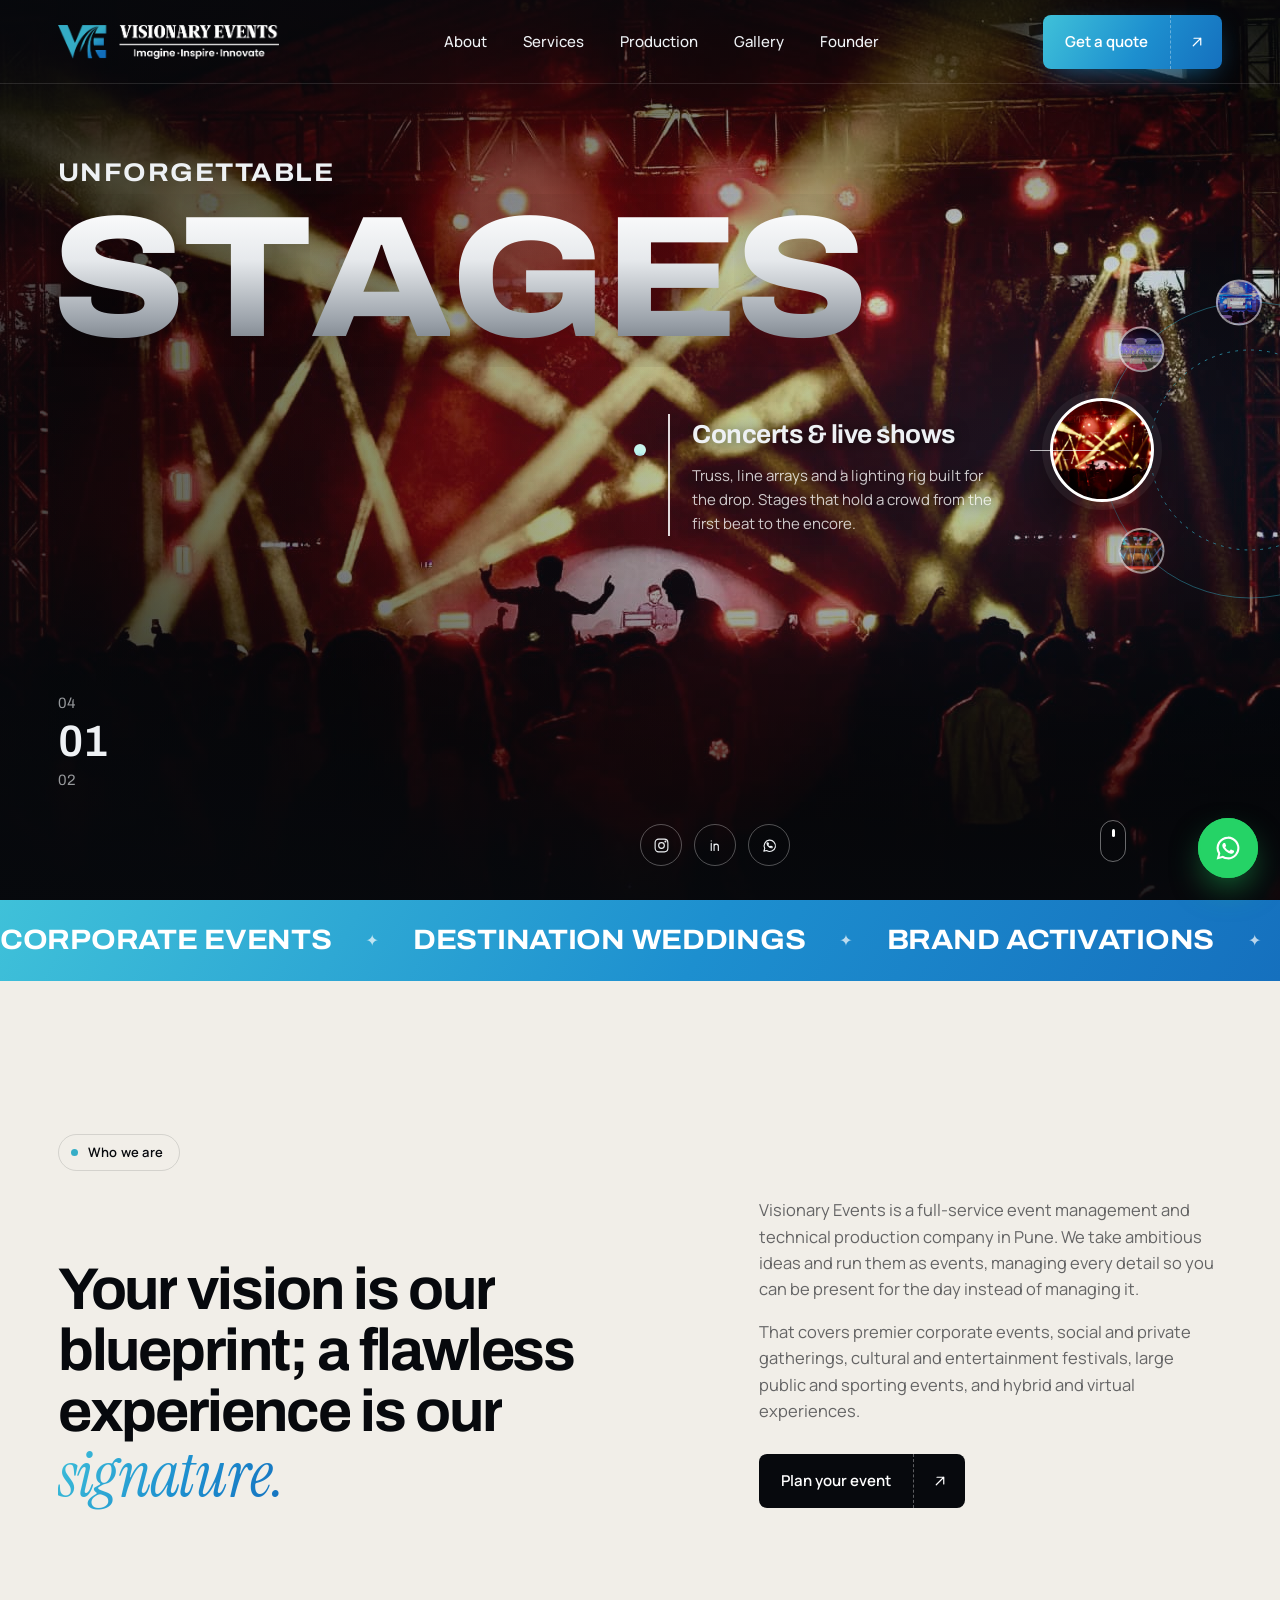
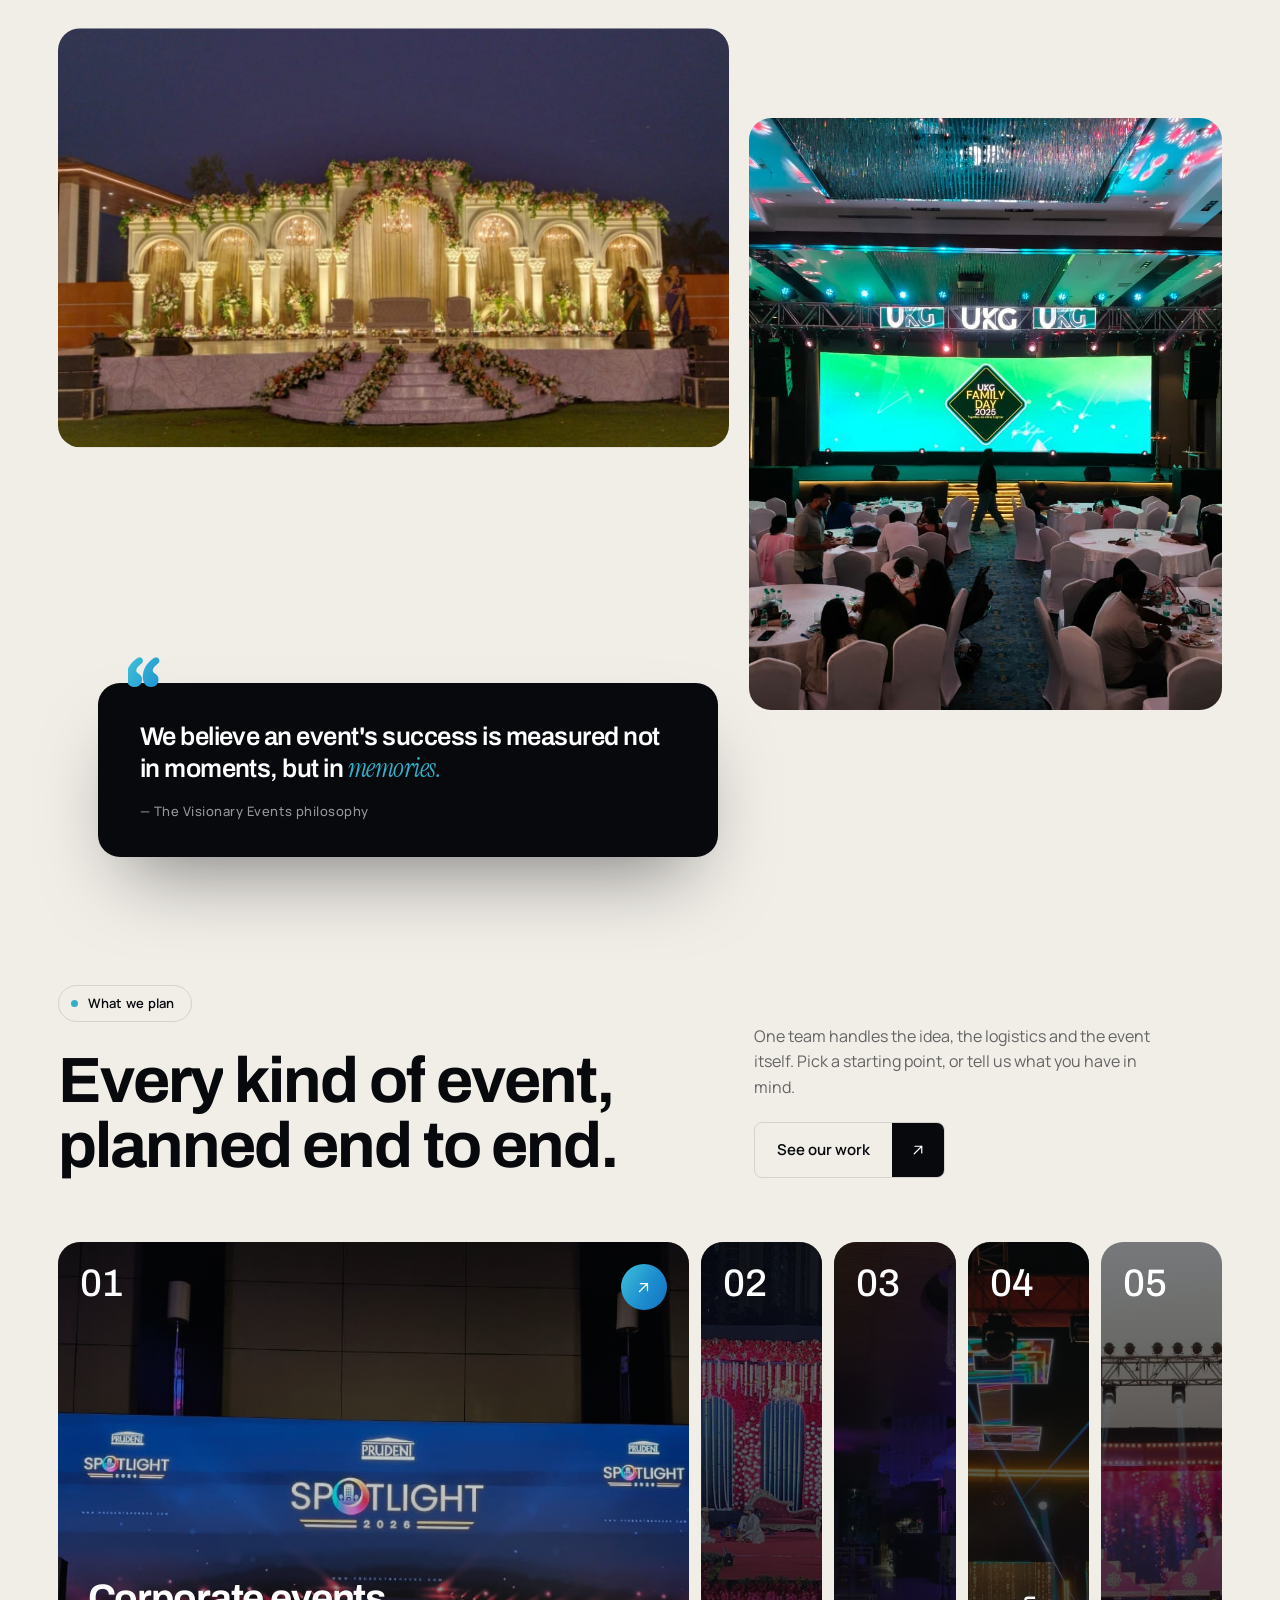
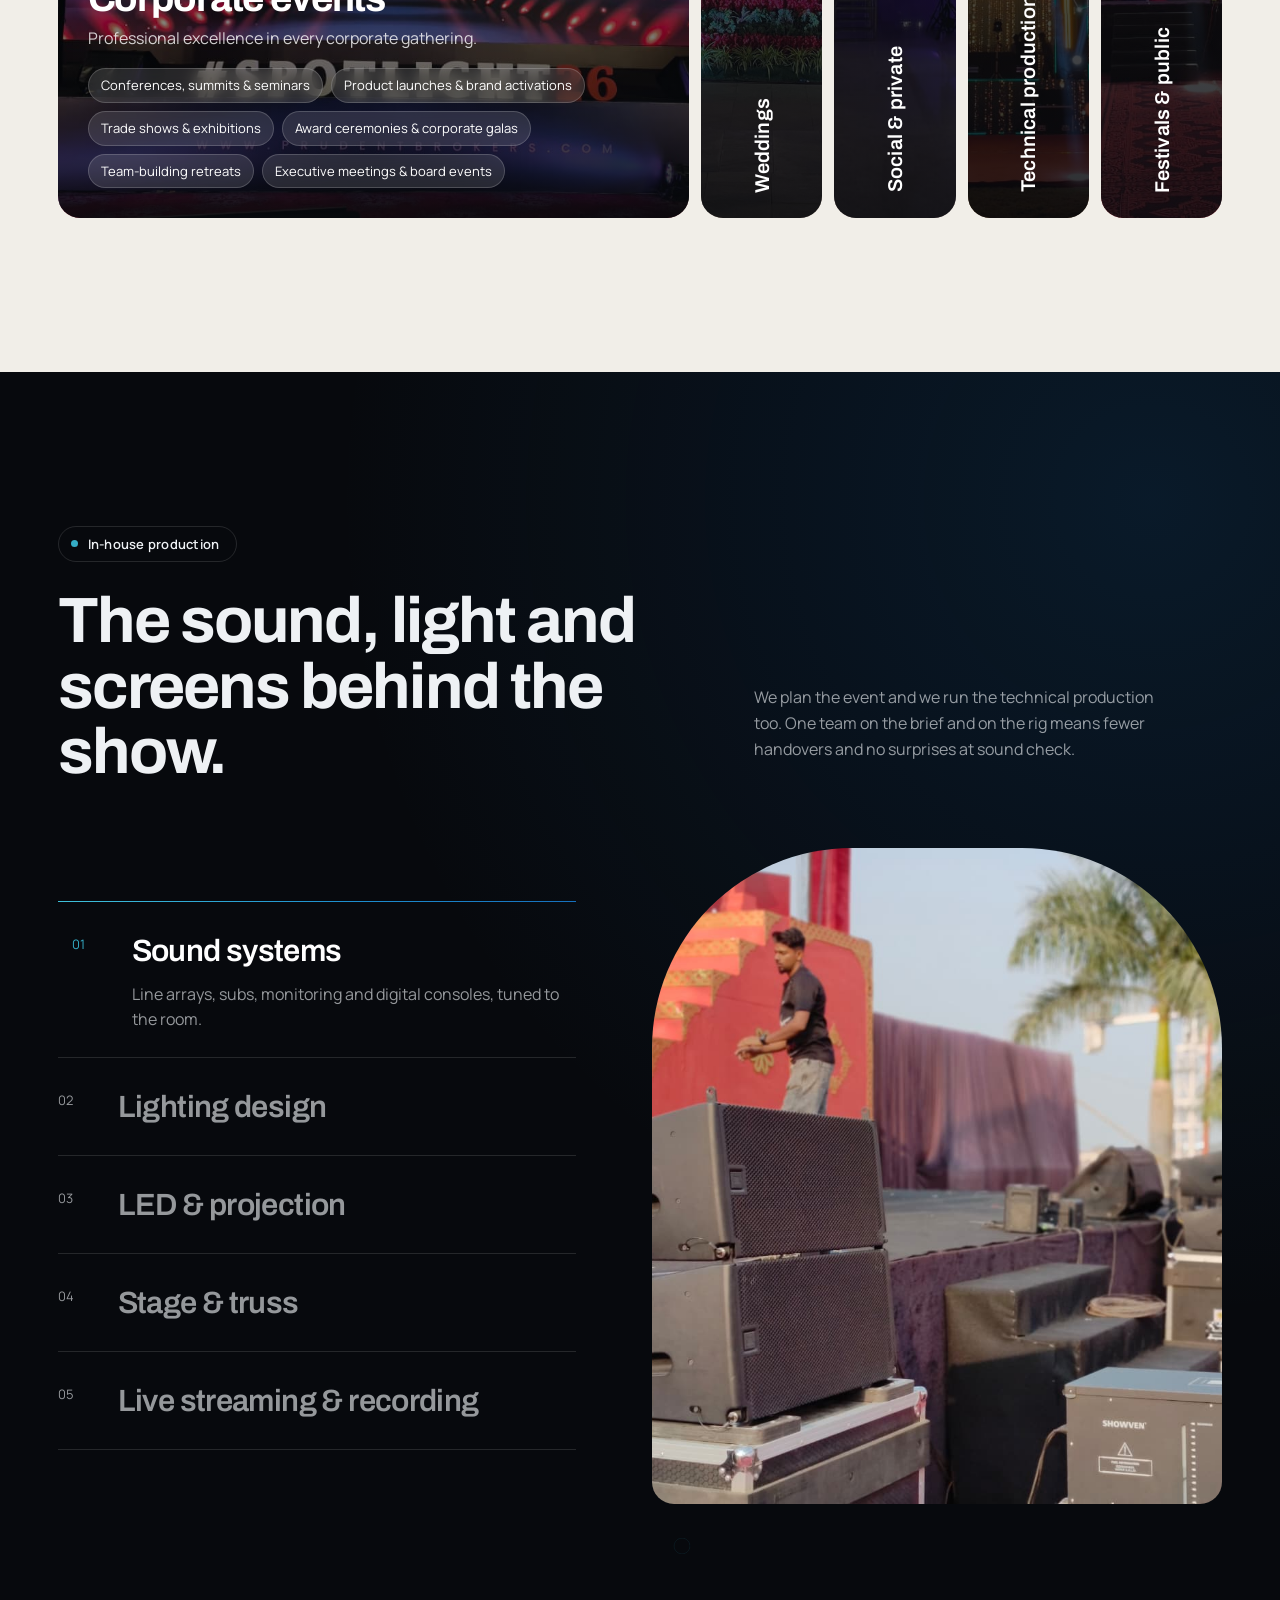
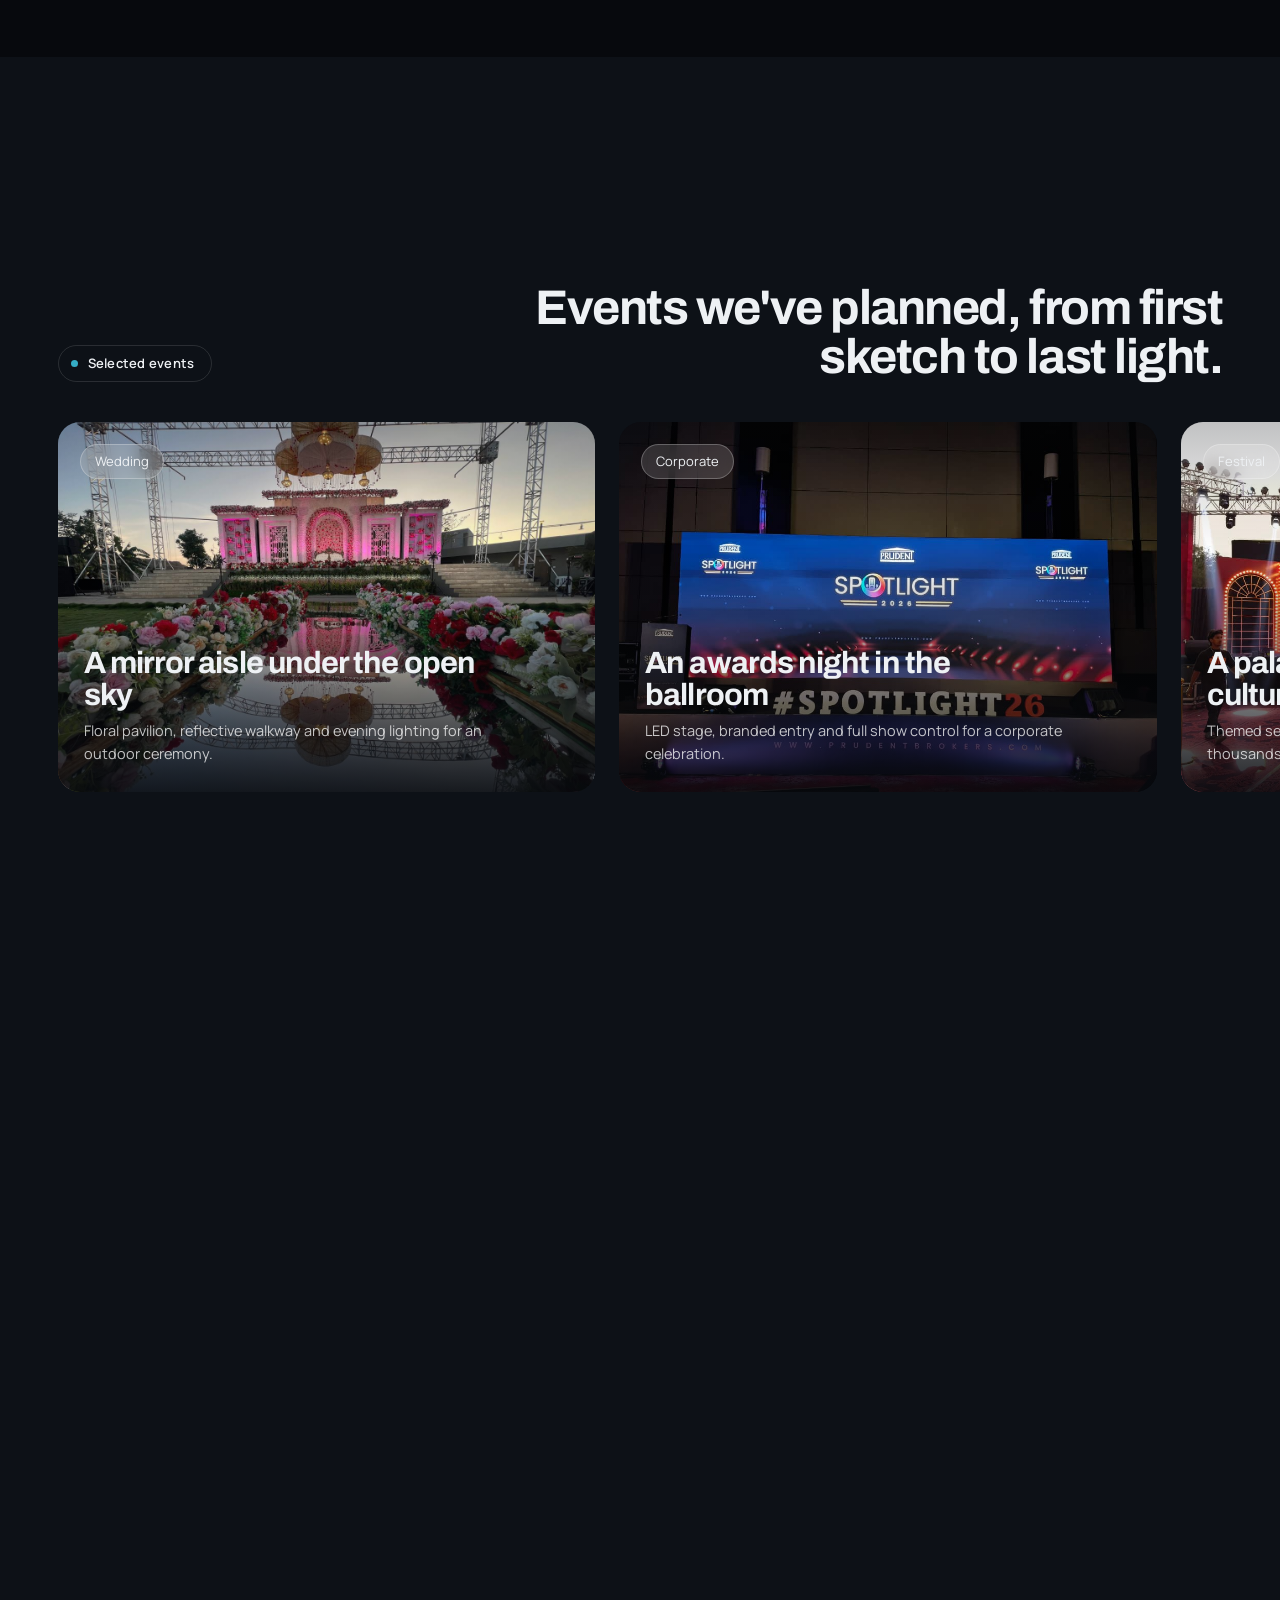
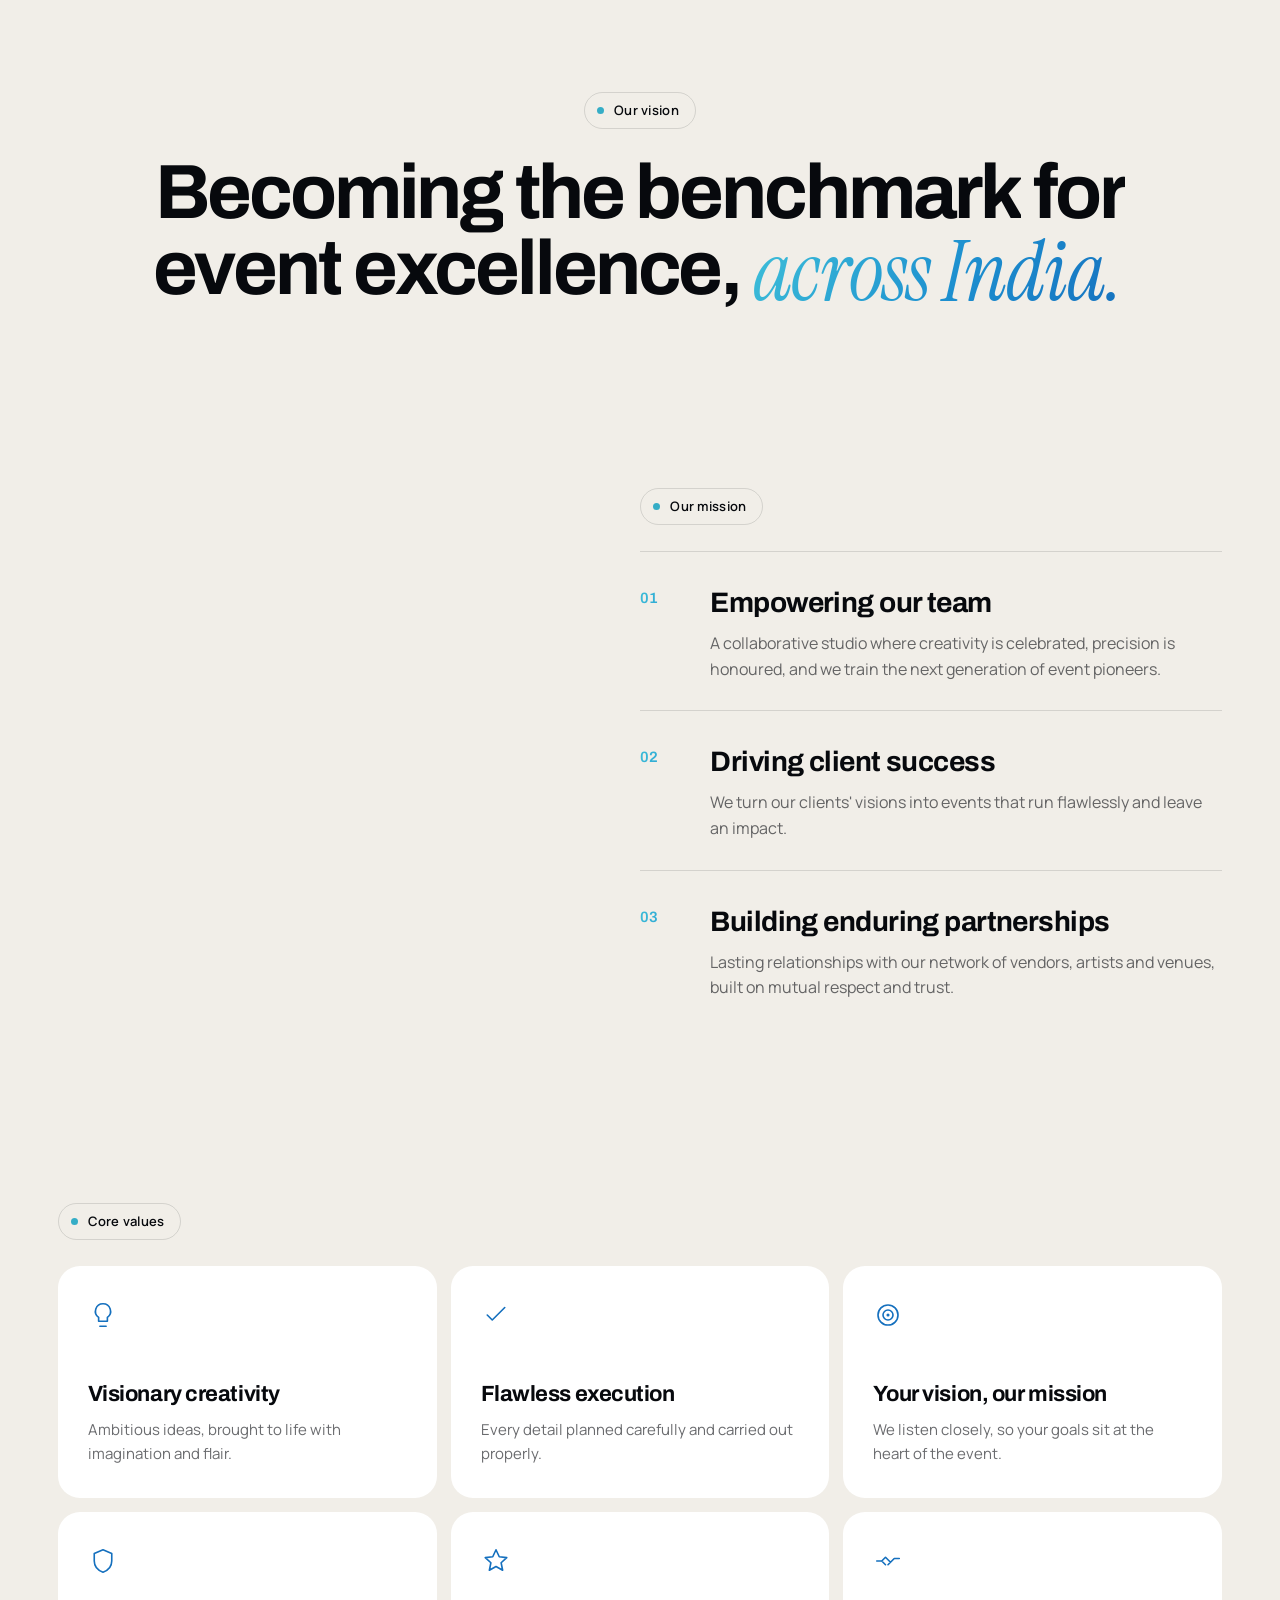
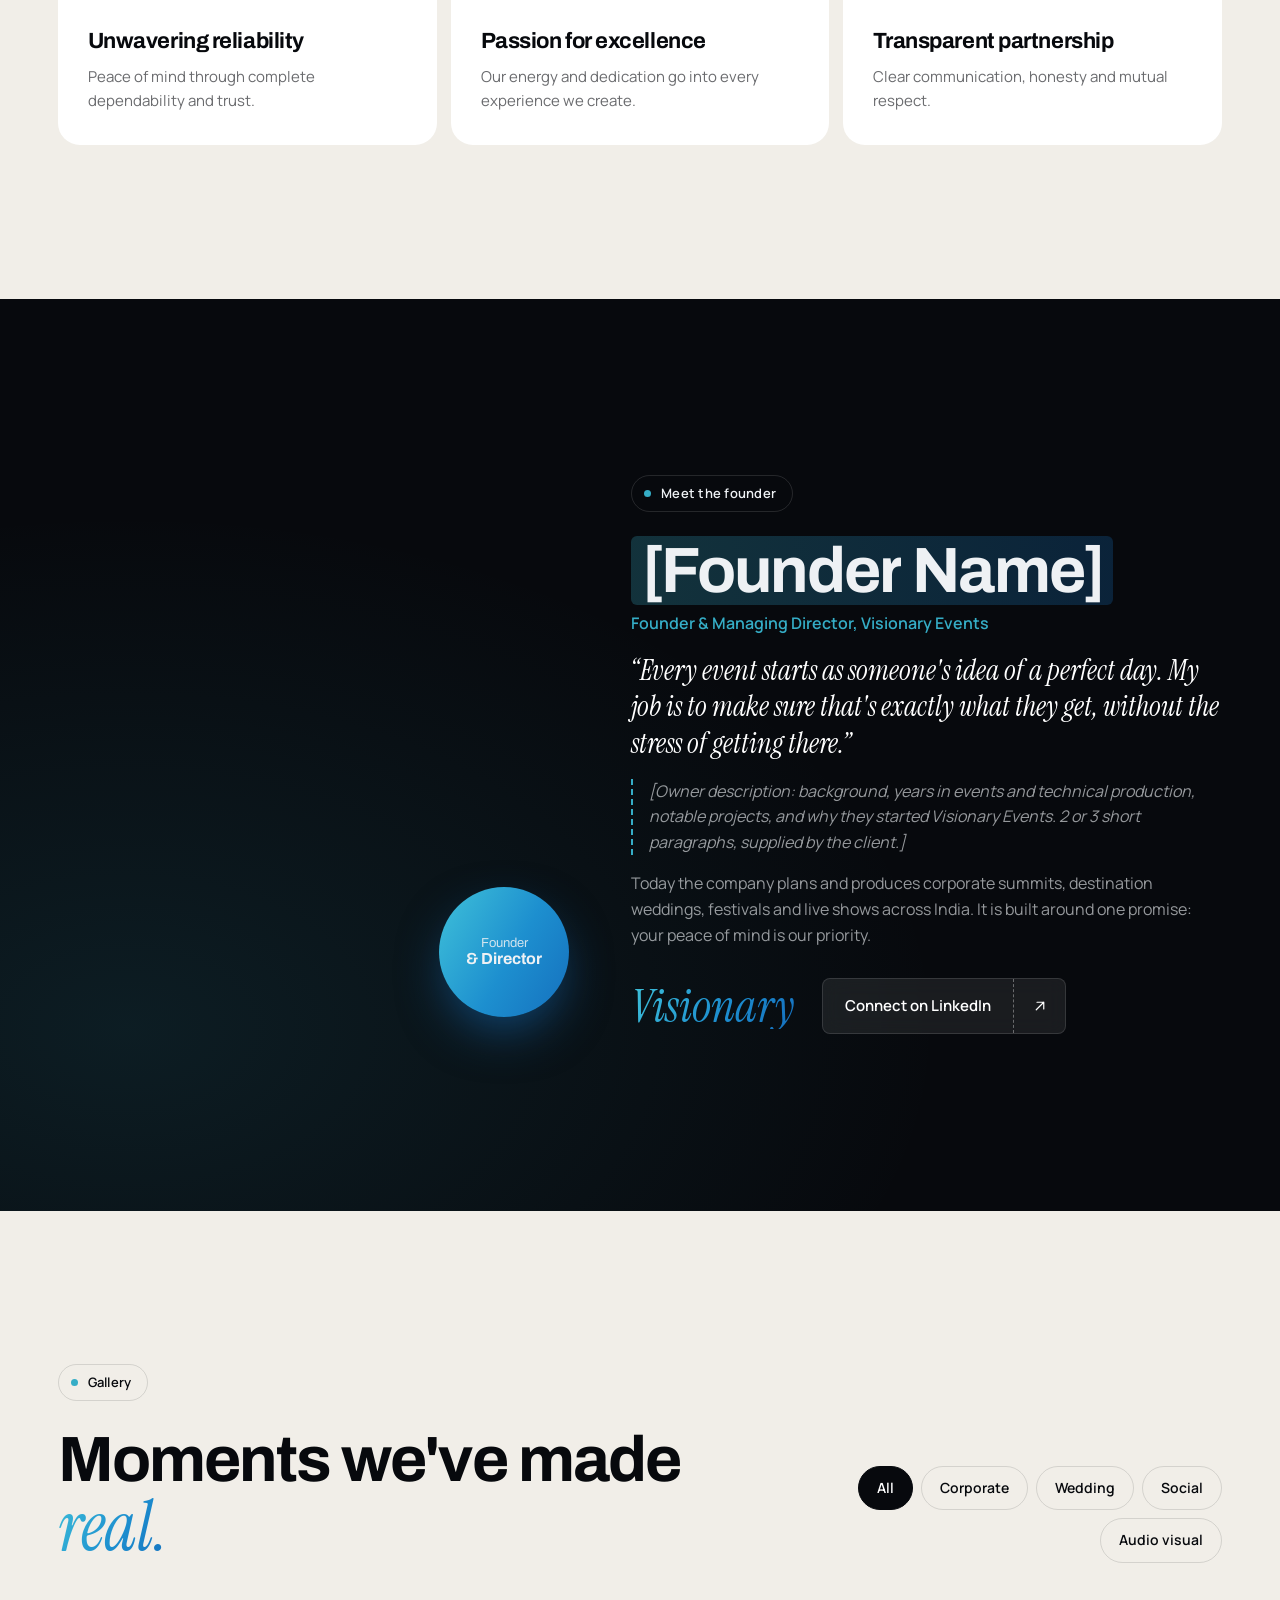
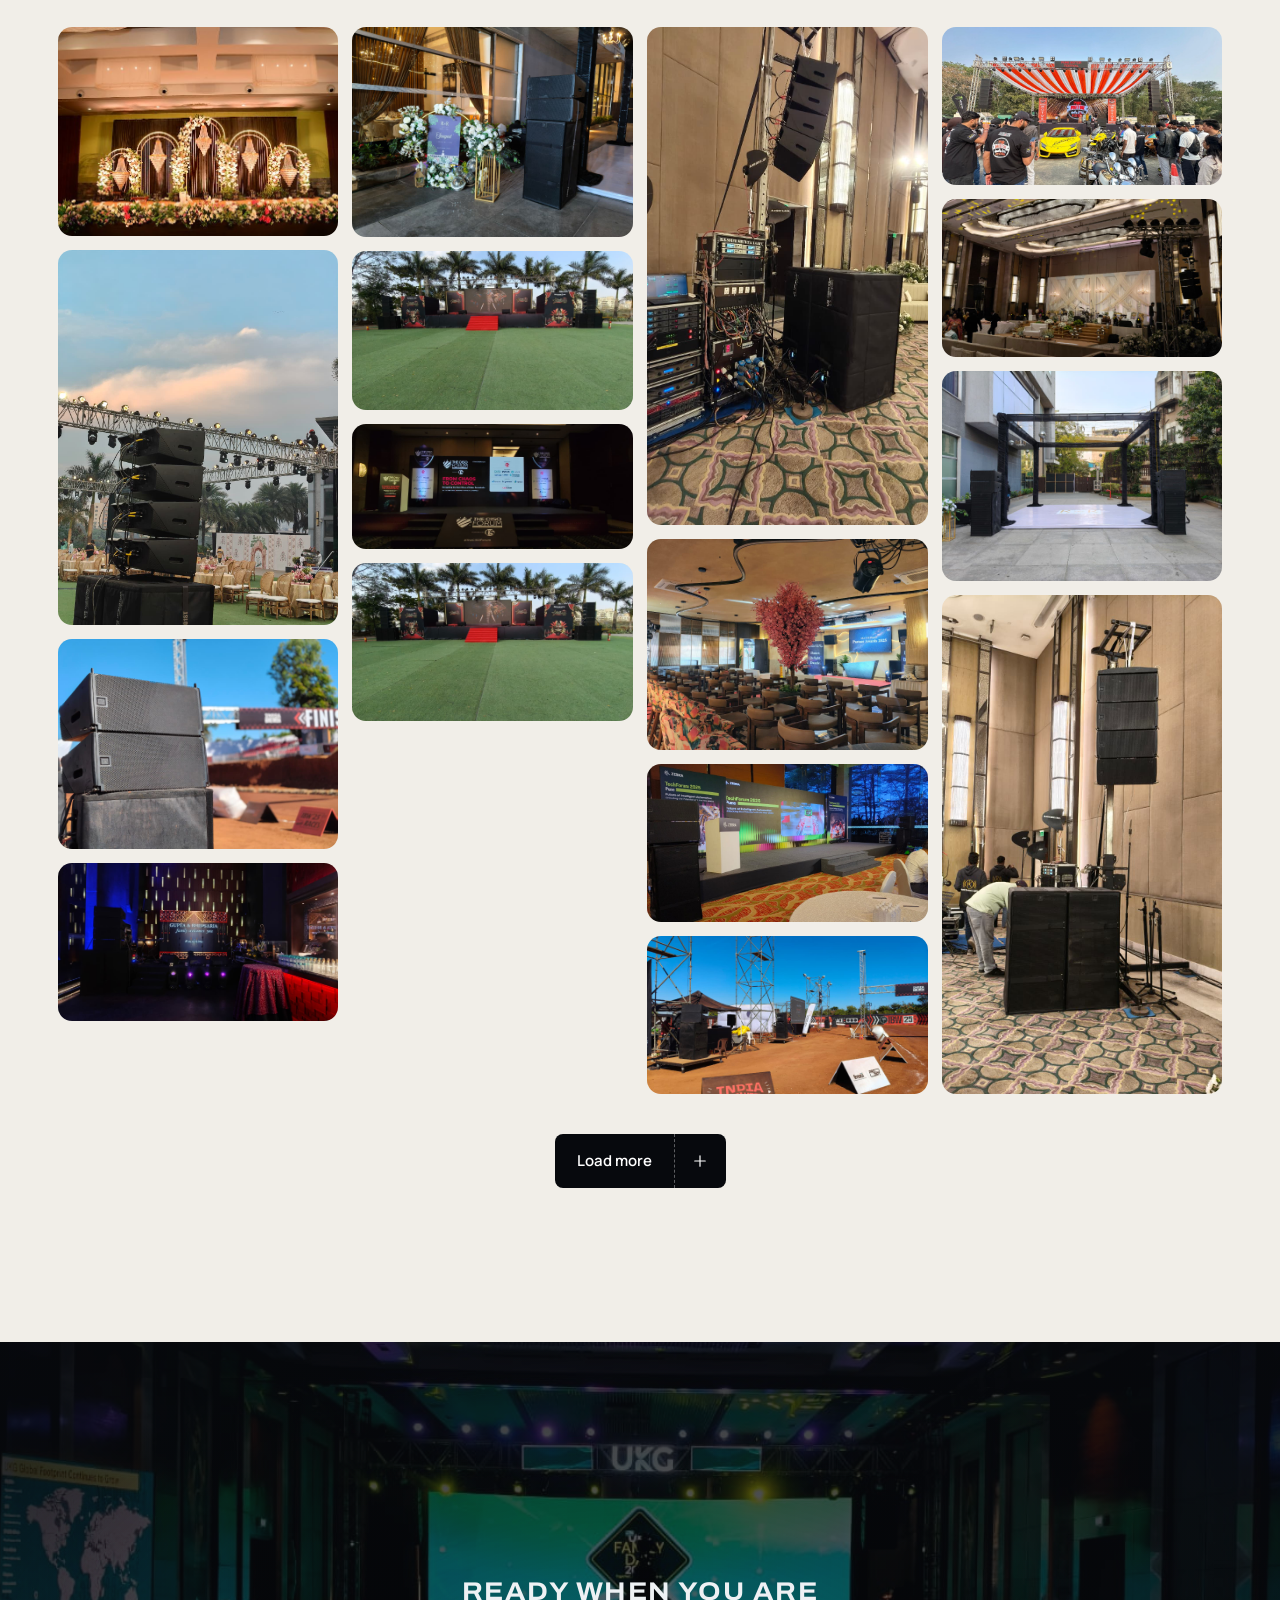
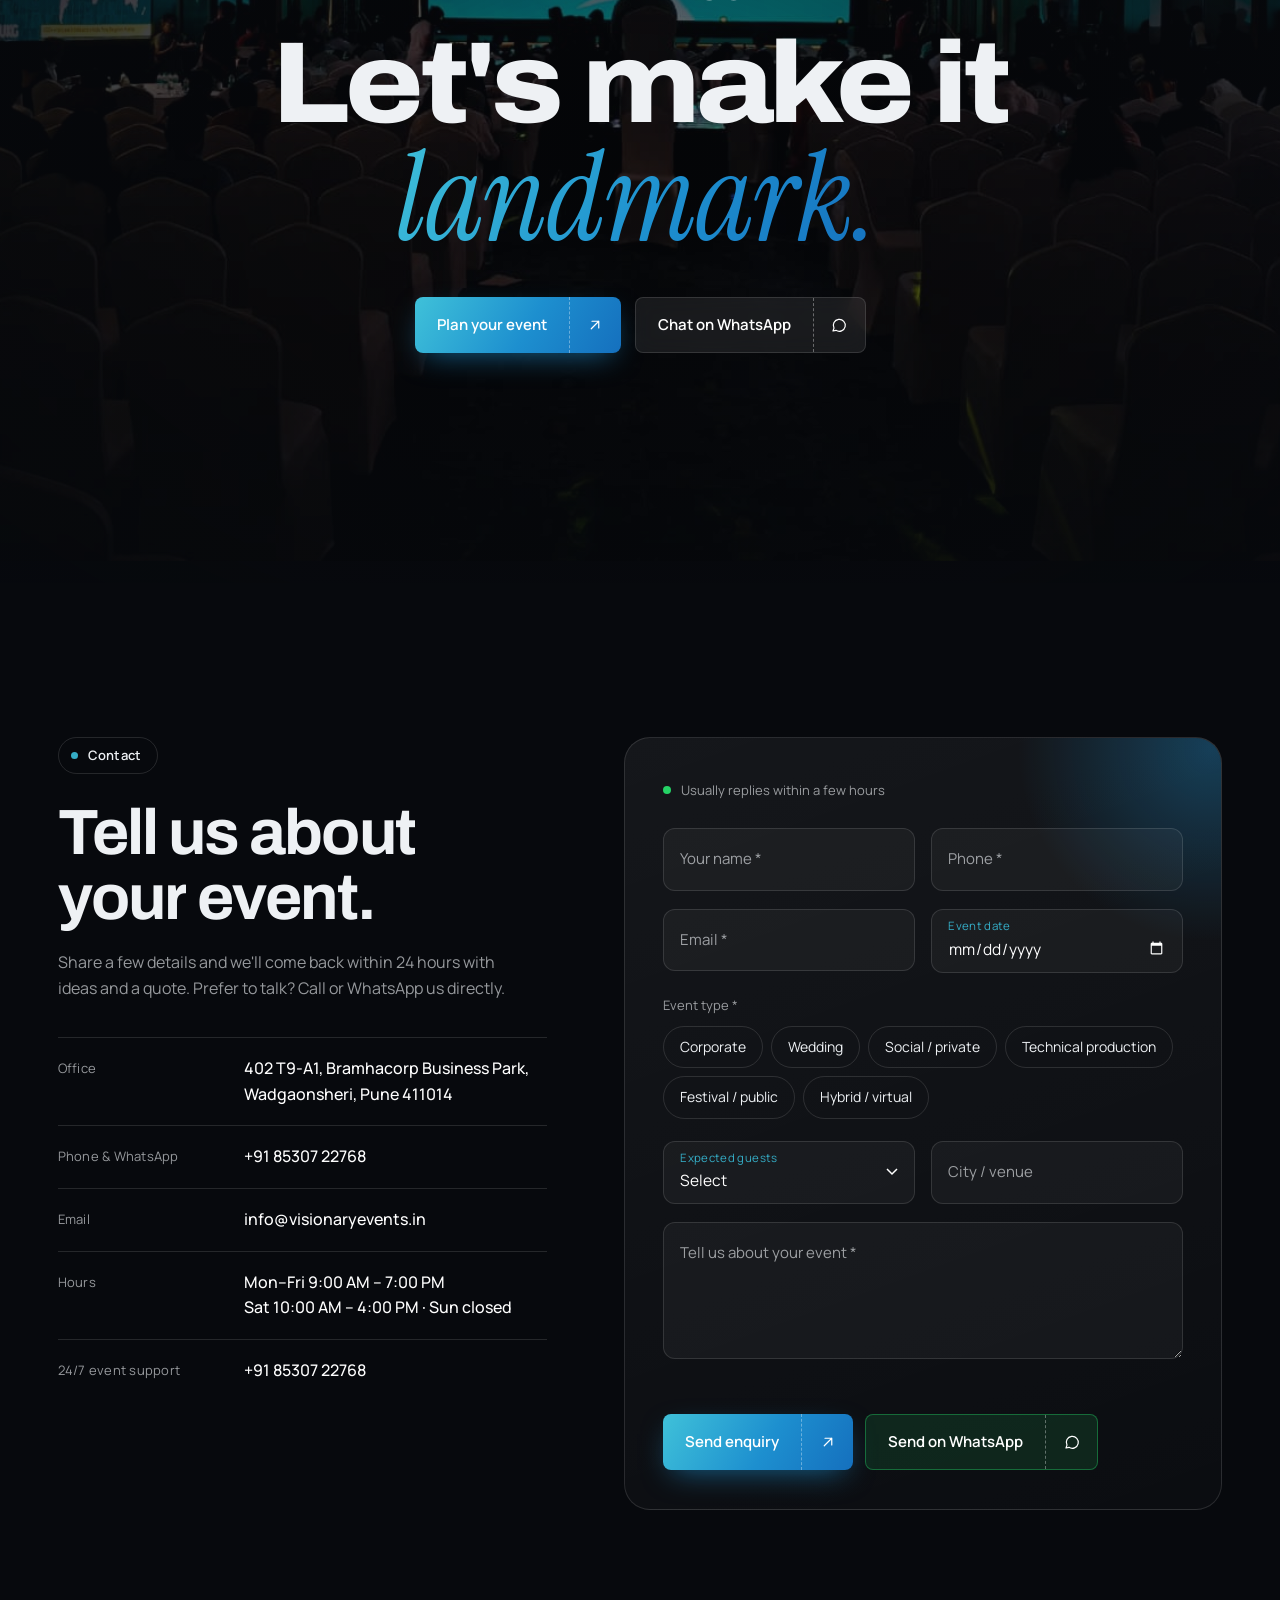
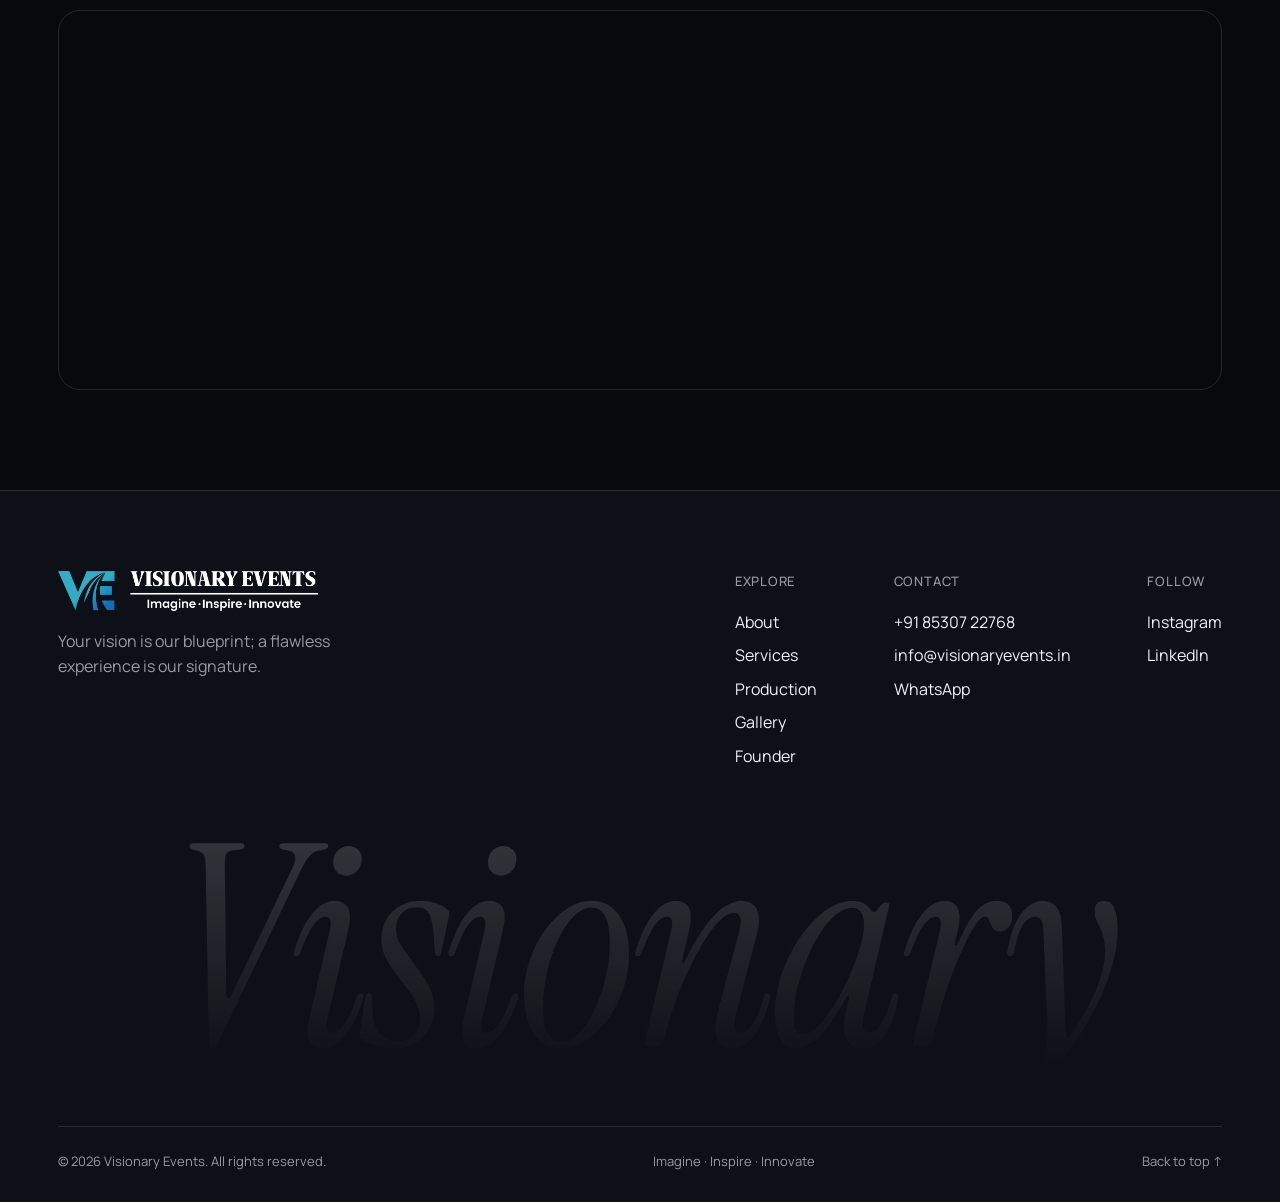
==== index.html @ 26ef3fe4 "Visionary Events website prototype" ====
<!DOCTYPE html>
<html lang="en">
<head>
  <meta charset="UTF-8" />
  <meta name="viewport" content="width=device-width, initial-scale=1.0" />
  <title>Visionary Events — Event Management & Technical Production, Pune</title>
  <meta name="description" content="Visionary Events is a full-service event management and technical production company in Pune. Corporate events, weddings, social celebrations, festivals and audio-visual production." />
  <meta name="theme-color" content="#07090d" />
  <link rel="icon" type="image/png" href="assets/img/favicon.png" />
  <link rel="preconnect" href="https://fonts.googleapis.com" />
  <link rel="preconnect" href="https://fonts.gstatic.com" crossorigin />
  <link href="https://fonts.googleapis.com/css2?family=Archivo:wdth,wght@100..125,500..900&family=Instrument+Serif:ital@0;1&family=Manrope:wght@400;500;600;700&display=swap" rel="stylesheet" />
  <link rel="stylesheet" href="assets/css/style.css" />
</head>
<body class="is-loading">

  <!-- ============ PRELOADER ============ -->
  <div class="preloader" id="preloader" aria-hidden="true">
    <div class="preloader__inner">
      <img src="assets/img/mark.png" alt="" class="preloader__mark" />
      <div class="preloader__words">
        <span>Imagine</span><i></i><span>Inspire</span><i></i><span>Innovate</span>
      </div>
      <div class="preloader__bar"><b id="preloaderBar"></b></div>
      <div class="preloader__count" id="preloaderCount">00</div>
    </div>
  </div>

  <!-- custom cursor (desktop) -->
  <div class="cursor" id="cursor" aria-hidden="true"><span></span></div>
  <div class="scroll-progress" id="scrollProgress" aria-hidden="true"></div>

  <!-- ============ NAV ============ -->
  <header class="nav" id="nav">
    <a href="#top" class="nav__logo" aria-label="Visionary Events home">
      <img src="assets/img/logo-dark.png" alt="Visionary Events" />
    </a>
    <nav class="nav__links" aria-label="Primary">
      <a href="#about">About</a>
      <a href="#services">Services</a>
      <a href="#production">Production</a>
      <a href="#gallery">Gallery</a>
      <a href="#founder">Founder</a>
    </nav>
    <a href="#contact" class="btn btn--accent nav__cta magnetic">
      <span>Get a quote</span><span class="btn__icon"><svg viewBox="0 0 24 24"><path d="M7 17 17 7M8 7h9v9"/></svg></span>
    </a>
    <button class="nav__burger" id="burger" aria-label="Open menu" aria-expanded="false"><span></span><span></span></button>
  </header>

  <div class="menu" id="menu" aria-hidden="true">
    <div class="menu__links">
      <a href="#about"><small>01</small>About</a>
      <a href="#services"><small>02</small>Services</a>
      <a href="#production"><small>03</small>Production</a>
      <a href="#gallery"><small>04</small>Gallery</a>
      <a href="#founder"><small>05</small>Founder</a>
      <a href="#contact"><small>06</small>Contact</a>
    </div>
    <div class="menu__foot">
      <a href="tel:+918530722768">+91 85307 22768</a>
      <a href="mailto:info@visionaryevents.in">info@visionaryevents.in</a>
    </div>
  </div>

  <main id="top">

    <!-- ============ HERO ============ -->
    <section class="hero" id="hero">
      <div class="hero__slides">
        <div class="hero__slide is-active" style="background-image:url(assets/img/gallery/social/image53.jpeg)"></div>
        <div class="hero__slide" style="background-image:url(assets/img/gallery/wedding/image18.jpeg)"></div>
        <div class="hero__slide" style="background-image:url(assets/img/gallery/corporate/image26.jpeg)"></div>
        <div class="hero__slide" style="background-image:url(assets/img/gallery/social/image46.jpeg)"></div>
      </div>
      <div class="hero__shade"></div>

      <svg class="hero__rings" viewBox="0 0 800 800" aria-hidden="true">
        <circle cx="400" cy="400" r="260" /><circle cx="400" cy="400" r="390" />
      </svg>

      <div class="hero__content">
        <p class="hero__eyebrow"><span class="split-line">Unforgettable</span></p>
        <h1 class="hero__title" id="heroTitle" aria-live="polite">Stages</h1>
      </div>

      <div class="hero__caption" id="heroCaption">
        <h2 id="heroCapTitle">Concerts &amp; live shows</h2>
        <p id="heroCapText">Truss, line arrays and a lighting rig built for the drop. Stages that hold a crowd from the first beat to the encore.</p>
      </div>

      <div class="hero__orbit" id="heroOrbit" aria-label="Choose slide">
        <svg viewBox="0 0 300 300" aria-hidden="true"><circle cx="150" cy="150" r="148" /><circle cx="150" cy="150" r="100" /></svg>
        <button class="orbit__dot" data-i="0" style="background-image:url(assets/img/gallery/social/image53.jpeg)" aria-label="Slide 1"></button>
        <button class="orbit__dot" data-i="1" style="background-image:url(assets/img/gallery/wedding/image18.jpeg)" aria-label="Slide 2"></button>
        <button class="orbit__dot" data-i="2" style="background-image:url(assets/img/gallery/corporate/image26.jpeg)" aria-label="Slide 3"></button>
        <button class="orbit__dot" data-i="3" style="background-image:url(assets/img/gallery/social/image46.jpeg)" aria-label="Slide 4"></button>
        <span class="orbit__line"></span>
      </div>

      <div class="hero__counter" id="heroCounter">
        <span class="c-prev">04</span><span class="c-cur">01</span><span class="c-next">02</span>
      </div>

      <div class="hero__social">
        <a href="https://www.instagram.com/visionary.events.in" target="_blank" rel="noopener" aria-label="Instagram"><svg viewBox="0 0 24 24"><rect x="3" y="3" width="18" height="18" rx="5"/><circle cx="12" cy="12" r="4"/><circle cx="17.5" cy="6.5" r=".6" fill="currentColor"/></svg></a>
        <a href="https://www.linkedin.com/in/visionary-events-a57031386" target="_blank" rel="noopener" aria-label="LinkedIn"><svg viewBox="0 0 24 24"><path d="M6 9v10M6 5.5v.01M10 19v-6a3 3 0 0 1 6 0v6M10 10v9"/></svg></a>
        <a href="https://wa.me/918530722768" target="_blank" rel="noopener" aria-label="WhatsApp"><svg viewBox="0 0 24 24"><path d="M4 20l1.3-3.9A8 8 0 1 1 8 19.1z"/><path d="M9 9.5c.3 1.7 1.8 3.7 4 4.5l1-1 1.8.8-.3 1.4c-3.5.3-7-3.2-7-6.5l1.4-.4.8 1.7z"/></svg></a>
      </div>

      <a href="#about" class="hero__scroll" aria-label="Scroll down"><span></span></a>
    </section>

    <!-- ============ MARQUEE ============ -->
    <div class="marquee" aria-hidden="true">
      <div class="marquee__track">
        <span>Corporate Events</span><em>✦</em><span>Destination Weddings</span><em>✦</em><span>Brand Activations</span><em>✦</em><span>Concerts &amp; Festivals</span><em>✦</em><span>Sound &amp; Lighting</span><em>✦</em><span>LED &amp; Projection</span><em>✦</em><span>Award Galas</span><em>✦</em><span>Live Streaming</span><em>✦</em>
        <span>Corporate Events</span><em>✦</em><span>Destination Weddings</span><em>✦</em><span>Brand Activations</span><em>✦</em><span>Concerts &amp; Festivals</span><em>✦</em><span>Sound &amp; Lighting</span><em>✦</em><span>LED &amp; Projection</span><em>✦</em><span>Award Galas</span><em>✦</em><span>Live Streaming</span><em>✦</em>
      </div>
    </div>

    <!-- ============ INTRO / ABOUT ============ -->
    <section class="intro light" id="about">
      <div class="wrap">
        <div class="tag reveal"><i></i>Who we are</div>
        <div class="intro__grid">
          <h2 class="intro__title words-reveal">Your vision is our blueprint; a flawless experience is our <em>signature.</em></h2>
          <div class="intro__side reveal" data-delay="2">
            <p>Visionary Events is a full-service event management and technical production company in Pune. We take ambitious ideas and run them as events, managing every detail so you can be present for the day instead of managing it.</p>
            <p>That covers premier corporate events, social and private gatherings, cultural and entertainment festivals, large public and sporting events, and hybrid and virtual experiences.</p>
            <a href="#contact" class="btn btn--dark magnetic"><span>Plan your event</span><span class="btn__icon"><svg viewBox="0 0 24 24"><path d="M7 17 17 7M8 7h9v9"/></svg></span></a>
          </div>
        </div>

        <div class="intro__media">
          <figure class="intro__img intro__img--a parallax" data-speed="-0.08"><img src="assets/img/gallery/wedding/image35.jpeg" alt="Illuminated outdoor wedding stage at dusk" loading="lazy" /></figure>
          <figure class="intro__img intro__img--b parallax" data-speed="0.06"><img src="assets/img/gallery/corporate/image47.jpeg" alt="Corporate gala with LED wall and round tables" loading="lazy" /></figure>
          <blockquote class="intro__quote reveal">
            <span class="q">“</span>We believe an event's success is measured not in moments, but in <em>memories.</em>
            <cite>— The Visionary Events philosophy</cite>
          </blockquote>
        </div>
      </div>
    </section>

    <!-- ============ SERVICES (expanding panels) ============ -->
    <section class="services light" id="services">
      <div class="wrap">
        <div class="section-head">
          <div>
            <div class="tag reveal"><i></i>What we plan</div>
            <h2 class="h-xl words-reveal">Every kind of event, planned end to end.</h2>
          </div>
          <div class="section-head__side reveal" data-delay="2">
            <p>One team handles the idea, the logistics and the event itself. Pick a starting point, or tell us what you have in mind.</p>
            <a href="#gallery" class="btn btn--outline-dark magnetic"><span>See our work</span><span class="btn__icon"><svg viewBox="0 0 24 24"><path d="M7 17 17 7M8 7h9v9"/></svg></span></a>
          </div>
        </div>

        <div class="panels reveal" id="panels">
          <article class="panel is-open" style="background-image:url(assets/img/gallery/corporate/image3.jpeg)">
            <span class="panel__num">01</span>
            <h3 class="panel__v">Corporate events</h3>
            <div class="panel__body">
              <h3>Corporate events</h3>
              <p>Professional excellence in every corporate gathering.</p>
              <ul><li>Conferences, summits &amp; seminars</li><li>Product launches &amp; brand activations</li><li>Trade shows &amp; exhibitions</li><li>Award ceremonies &amp; corporate galas</li><li>Team-building retreats</li><li>Executive meetings &amp; board events</li></ul>
            </div>
            <a href="#contact" class="panel__go" data-type="corporate" aria-label="Enquire about corporate events"><svg viewBox="0 0 24 24"><path d="M7 17 17 7M8 7h9v9"/></svg></a>
          </article>
          <article class="panel" style="background-image:url(assets/img/gallery/wedding/image15.jpeg)">
            <span class="panel__num">02</span>
            <h3 class="panel__v">Weddings</h3>
            <div class="panel__body">
              <h3>Weddings</h3>
              <p>Destination Indian ritual weddings, from the first venue visit to the last dance.</p>
              <ul><li>Destination weddings</li><li>Engagement ceremonies</li><li>Wedding planning &amp; coordination</li><li>Receptions &amp; celebrations</li></ul>
            </div>
            <a href="#contact" class="panel__go" data-type="wedding" aria-label="Enquire about weddings"><svg viewBox="0 0 24 24"><path d="M7 17 17 7M8 7h9v9"/></svg></a>
          </article>
          <article class="panel" style="background-image:url(assets/img/gallery/social/image33.jpeg)">
            <span class="panel__num">03</span>
            <h3 class="panel__v">Social &amp; private</h3>
            <div class="panel__body">
              <h3>Social &amp; private</h3>
              <p>Memorable moments for every occasion.</p>
              <ul><li>Birthday &amp; anniversary parties</li><li>Gala dinners &amp; social events</li><li>Charity fundraisers &amp; gatherings</li><li>Private celebrations</li></ul>
            </div>
            <a href="#contact" class="panel__go" data-type="social" aria-label="Enquire about social events"><svg viewBox="0 0 24 24"><path d="M7 17 17 7M8 7h9v9"/></svg></a>
          </article>
          <article class="panel" style="background-image:url(assets/img/gallery/audiovisual/image26.jpeg)">
            <span class="panel__num">04</span>
            <h3 class="panel__v">Technical production</h3>
            <div class="panel__body">
              <h3>Technical production</h3>
              <p>State-of-the-art audio-visual for any event and any venue.</p>
              <ul><li>Sound systems &amp; audio equipment</li><li>Projection &amp; display solutions</li><li>Lighting design &amp; effects</li><li>Live streaming &amp; recording</li></ul>
            </div>
            <a href="#contact" class="panel__go" data-type="production" aria-label="Enquire about technical production"><svg viewBox="0 0 24 24"><path d="M7 17 17 7M8 7h9v9"/></svg></a>
          </article>
          <article class="panel" style="background-image:url(assets/img/gallery/social/image19.jpeg)">
            <span class="panel__num">05</span>
            <h3 class="panel__v">Festivals &amp; public</h3>
            <div class="panel__body">
              <h3>Festivals &amp; public</h3>
              <p>Cultural festivals, concerts, sporting events and hybrid or virtual experiences at scale.</p>
              <ul><li>Cultural &amp; entertainment festivals</li><li>Concerts &amp; live shows</li><li>Large-scale public &amp; sporting events</li><li>Hybrid &amp; virtual experiences</li></ul>
            </div>
            <a href="#contact" class="panel__go" data-type="public" aria-label="Enquire about festivals and public events"><svg viewBox="0 0 24 24"><path d="M7 17 17 7M8 7h9v9"/></svg></a>
          </article>
        </div>
      </div>
    </section>

    <!-- ============ TECHNICAL PRODUCTION ============ -->
    <section class="production" id="production">
      <div class="wrap">
        <div class="section-head">
          <div>
            <div class="tag tag--dark reveal"><i></i>In-house production</div>
            <h2 class="h-xl words-reveal">The sound, light and screens behind the show.</h2>
          </div>
          <div class="section-head__side reveal" data-delay="2">
            <p>We plan the event and we run the technical production too. One team on the brief and on the rig means fewer handovers and no surprises at sound check.</p>
          </div>
        </div>

        <div class="prod">
          <div class="prod__list">
            <div class="prod__item is-active" data-img="assets/img/gallery/audiovisual/image13.jpeg">
              <span>01</span><h3>Sound systems</h3><p>Line arrays, subs, monitoring and digital consoles, tuned to the room.</p>
            </div>
            <div class="prod__item" data-img="assets/img/gallery/social/image53.jpeg">
              <span>02</span><h3>Lighting design</h3><p>Moving heads, beams, washes and effects programmed to the run of show.</p>
            </div>
            <div class="prod__item" data-img="assets/img/gallery/audiovisual/image43.jpeg">
              <span>03</span><h3>LED &amp; projection</h3><p>LED walls, display screens and projection for stages, foyers and breakouts.</p>
            </div>
            <div class="prod__item" data-img="assets/img/gallery/social/image1.jpeg">
              <span>04</span><h3>Stage &amp; truss</h3><p>Ground-support truss, staging and roofs for outdoor and indoor builds.</p>
            </div>
            <div class="prod__item" data-img="assets/img/gallery/audiovisual/image28.jpeg">
              <span>05</span><h3>Live streaming &amp; recording</h3><p>Multi-camera capture and streaming for hybrid and virtual audiences.</p>
            </div>
          </div>
          <div class="prod__visual">
            <div class="prod__frame">
              <img id="prodImg" src="assets/img/gallery/audiovisual/image13.jpeg" alt="Technical production setup" />
            </div>
            <svg class="prod__ring" viewBox="0 0 200 200" aria-hidden="true"><circle cx="100" cy="100" r="98" /></svg>
          </div>
        </div>
      </div>
    </section>

    <!-- ============ SELECTED WORK (horizontal) ============ -->
    <section class="work" id="work">
      <div class="work__sticky">
        <div class="wrap work__head">
          <div class="tag tag--dark"><i></i>Selected events</div>
          <h2 class="h-xl">Events we've planned, from first sketch to last light.</h2>
        </div>
        <div class="work__track" id="workTrack">
          <article class="work-card"><img src="assets/img/gallery/wedding/image11.jpeg" alt="" loading="lazy" /><div><span class="chip">Wedding</span><h3>A mirror aisle under the open sky</h3><p>Floral pavilion, reflective walkway and evening lighting for an outdoor ceremony.</p></div></article>
          <article class="work-card"><img src="assets/img/gallery/corporate/image3.jpeg" alt="" loading="lazy" /><div><span class="chip">Corporate</span><h3>An awards night in the ballroom</h3><p>LED stage, branded entry and full show control for a corporate celebration.</p></div></article>
          <article class="work-card"><img src="assets/img/gallery/social/image19.jpeg" alt="" loading="lazy" /><div><span class="chip">Festival</span><h3>A palace-front stage for a cultural night</h3><p>Themed set facade, truss lighting rig and seating for thousands.</p></div></article>
          <article class="work-card"><img src="assets/img/gallery/social/image26.jpeg" alt="" loading="lazy" /><div><span class="chip">Live music</span><h3>A sufi evening by the pool</h3><p>Hand-painted backdrop, warm wash and a tuned acoustic system.</p></div></article>
          <article class="work-card"><img src="assets/img/gallery/corporate/image47.jpeg" alt="" loading="lazy" /><div><span class="chip">Conference</span><h3>A leadership summit in the round</h3><p>Wide LED canvas, banquet seating and broadcast-ready audio.</p></div></article>
          <article class="work-card"><img src="assets/img/gallery/social/image54.jpeg" alt="" loading="lazy" /><div><span class="chip">Concert</span><h3>Beams, haze and a headline set</h3><p>Concert lighting, LED fascia and a full PA for an outdoor crowd.</p></div></article>
        </div>
      </div>
    </section>

    <!-- ============ VISION / MISSION / VALUES ============ -->
    <section class="values light" id="values">
      <div class="wrap">
        <div class="vision">
          <div class="tag reveal"><i></i>Our vision</div>
          <p class="vision__text words-reveal">Becoming the benchmark for event excellence, <em>across India.</em></p>
        </div>

        <div class="mission">
          <figure class="mission__img reveal-img"><img src="assets/img/gallery/wedding/image23.jpeg" alt="Illuminated wedding stage with floral arches" loading="lazy" /></figure>
          <div class="mission__list">
            <div class="tag reveal"><i></i>Our mission</div>
            <div class="mission__item reveal"><span>01</span><div><h3>Empowering our team</h3><p>A collaborative studio where creativity is celebrated, precision is honoured, and we train the next generation of event pioneers.</p></div></div>
            <div class="mission__item reveal"><span>02</span><div><h3>Driving client success</h3><p>We turn our clients' visions into events that run flawlessly and leave an impact.</p></div></div>
            <div class="mission__item reveal"><span>03</span><div><h3>Building enduring partnerships</h3><p>Lasting relationships with our network of vendors, artists and venues, built on mutual respect and trust.</p></div></div>
          </div>
        </div>

        <div class="tag reveal"><i></i>Core values</div>
        <div class="values__grid">
          <div class="value reveal"><svg viewBox="0 0 24 24"><path d="M12 3a6 6 0 0 0-3.5 10.9V17h7v-3.1A6 6 0 0 0 12 3zM9.5 21h5"/></svg><h3>Visionary creativity</h3><p>Ambitious ideas, brought to life with imagination and flair.</p></div>
          <div class="value reveal" data-delay="1"><svg viewBox="0 0 24 24"><path d="M5 12l4 4L19 6"/></svg><h3>Flawless execution</h3><p>Every detail planned carefully and carried out properly.</p></div>
          <div class="value reveal" data-delay="2"><svg viewBox="0 0 24 24"><circle cx="12" cy="12" r="8"/><circle cx="12" cy="12" r="4"/><circle cx="12" cy="12" r=".6"/></svg><h3>Your vision, our mission</h3><p>We listen closely, so your goals sit at the heart of the event.</p></div>
          <div class="value reveal"><svg viewBox="0 0 24 24"><path d="M12 3l7 3v6c0 4.5-3 7.5-7 9-4-1.5-7-4.5-7-9V6z"/></svg><h3>Unwavering reliability</h3><p>Peace of mind through complete dependability and trust.</p></div>
          <div class="value reveal" data-delay="1"><svg viewBox="0 0 24 24"><path d="M12 3l2.6 5.6 6 .7-4.5 4.1 1.2 6L12 16.4 6.7 19.4l1.2-6L3.4 9.3l6-.7z"/></svg><h3>Passion for excellence</h3><p>Our energy and dedication go into every experience we create.</p></div>
          <div class="value reveal" data-delay="2"><svg viewBox="0 0 24 24"><path d="M3 12h4l3-3 4 4 3-3h4M7 12l3 3M14 13l-2 2"/></svg><h3>Transparent partnership</h3><p>Clear communication, honesty and mutual respect.</p></div>
        </div>
      </div>
    </section>

    <!-- ============ FOUNDER ============ -->
    <section class="founder" id="founder">
      <div class="wrap founder__grid">
        <div class="founder__photo">
          <!-- REPLACE: put the owner's portrait at assets/img/founder.jpg and swap this block for
               <div class="founder__placeholder reveal-img"><img src="assets/img/founder.jpg" alt="[Founder Name]" style="width:100%;height:100%;object-fit:cover;opacity:1"></div> -->
          <div class="founder__placeholder reveal-img">
            <img src="assets/img/mark-white.png" alt="" />
            <span>Founder portrait</span>
          </div>
          <div class="founder__badge"><span>Founder</span><b>&amp; Director</b></div>
        </div>
        <div class="founder__text">
          <div class="tag tag--dark reveal"><i></i>Meet the founder</div>
          <h2 class="h-xl words-reveal"><span class="ph">[Founder Name]</span></h2>
          <p class="founder__role reveal">Founder &amp; Managing Director, Visionary Events</p>
          <p class="founder__lead reveal">“Every event starts as someone's idea of a perfect day. My job is to make sure that's exactly what they get, without the stress of getting there.”</p>
          <p class="reveal ph-block">[Owner description: background, years in events and technical production, notable projects, and why they started Visionary Events. 2 or 3 short paragraphs, supplied by the client.]</p>
          <p class="reveal">Today the company plans and produces corporate summits, destination weddings, festivals and live shows across India. It is built around one promise: your peace of mind is our priority.</p>
          <div class="founder__sign reveal">
            <span class="founder__signature">Visionary</span>
            <a href="https://www.linkedin.com/in/visionary-events-a57031386" target="_blank" rel="noopener" class="btn btn--glass magnetic"><span>Connect on LinkedIn</span><span class="btn__icon"><svg viewBox="0 0 24 24"><path d="M7 17 17 7M8 7h9v9"/></svg></span></a>
          </div>
        </div>
      </div>
    </section>

    <!-- ============ GALLERY ============ -->
    <section class="gallery light" id="gallery">
      <div class="wrap">
        <div class="section-head">
          <div>
            <div class="tag reveal"><i></i>Gallery</div>
            <h2 class="h-xl words-reveal">Moments we've made <em>real.</em></h2>
          </div>
          <div class="filters reveal" data-delay="2" role="tablist">
            <button class="filter is-active" data-cat="all">All</button>
            <button class="filter" data-cat="corporate">Corporate</button>
            <button class="filter" data-cat="wedding">Wedding</button>
            <button class="filter" data-cat="social">Social</button>
            <button class="filter" data-cat="audiovisual">Audio visual</button>
          </div>
        </div>
        <div class="masonry" id="masonry"></div>
        <div class="gallery__more">
          <button class="btn btn--dark magnetic" id="loadMore"><span>Load more</span><span class="btn__icon"><svg viewBox="0 0 24 24"><path d="M12 5v14M5 12h14"/></svg></span></button>
        </div>
      </div>
    </section>

    <!-- ============ CTA ============ -->
    <section class="cta">
      <div class="cta__bg parallax" data-speed="0.15" style="background-image:url(assets/img/gallery/social/image52.jpeg)"></div>
      <div class="wrap cta__inner">
        <p class="hero__eyebrow reveal">Ready when you are</p>
        <h2 class="cta__title words-reveal">Let's make it <em>landmark.</em></h2>
        <div class="cta__btns reveal" data-delay="2">
          <a href="#contact" class="btn btn--accent magnetic"><span>Plan your event</span><span class="btn__icon"><svg viewBox="0 0 24 24"><path d="M7 17 17 7M8 7h9v9"/></svg></span></a>
          <a href="https://wa.me/918530722768?text=Hi%20Visionary%20Events%2C%20I%27d%20like%20to%20plan%20an%20event." target="_blank" rel="noopener" class="btn btn--glass magnetic"><span>Chat on WhatsApp</span><span class="btn__icon"><svg viewBox="0 0 24 24"><path d="M4 20l1.3-3.9A8 8 0 1 1 8 19.1z"/></svg></span></a>
        </div>
      </div>
    </section>

    <!-- ============ CONTACT ============ -->
    <section class="contact" id="contact">
      <div class="wrap contact__grid">
        <div class="contact__info">
          <div class="tag tag--dark reveal"><i></i>Contact</div>
          <h2 class="h-xl words-reveal">Tell us about your event.</h2>
          <p class="reveal">Share a few details and we'll come back within 24 hours with ideas and a quote. Prefer to talk? Call or WhatsApp us directly.</p>

          <ul class="contact__list">
            <li class="reveal"><span>Office</span><a href="https://maps.google.com/?q=Bramhacorp+Business+Park+Wadgaonsheri+Pune" target="_blank" rel="noopener">402 T9-A1, Bramhacorp Business Park,<br />Wadgaonsheri, Pune 411014</a></li>
            <li class="reveal"><span>Phone &amp; WhatsApp</span><a href="tel:+918530722768">+91 85307 22768</a></li>
            <li class="reveal"><span>Email</span><a href="mailto:info@visionaryevents.in">info@visionaryevents.in</a></li>
            <li class="reveal"><span>Hours</span><p>Mon–Fri 9:00 AM – 7:00 PM<br />Sat 10:00 AM – 4:00 PM · Sun closed</p></li>
            <li class="reveal"><span>24/7 event support</span><a href="tel:+918530722768">+91 85307 22768</a></li>
          </ul>
        </div>

        <form class="form reveal" id="contactForm" novalidate>
          <div class="form__head">
            <span class="live"><i></i>Usually replies within a few hours</span>
          </div>
          <div class="form__row">
            <label class="field"><input type="text" name="name" required placeholder=" " autocomplete="name" /><span>Your name *</span></label>
            <label class="field"><input type="tel" name="phone" required placeholder=" " autocomplete="tel" /><span>Phone *</span></label>
          </div>
          <div class="form__row">
            <label class="field"><input type="email" name="email" required placeholder=" " autocomplete="email" /><span>Email *</span></label>
            <label class="field"><input type="date" name="date" placeholder=" " /><span>Event date</span></label>
          </div>
          <div class="field-label">Event type *</div>
          <div class="chips" id="typeChips">
            <label><input type="radio" name="eventType" value="Corporate event" data-key="corporate" required /><span>Corporate</span></label>
            <label><input type="radio" name="eventType" value="Wedding" data-key="wedding" /><span>Wedding</span></label>
            <label><input type="radio" name="eventType" value="Social & private celebration" data-key="social" /><span>Social / private</span></label>
            <label><input type="radio" name="eventType" value="Technical production (AV)" data-key="production" /><span>Technical production</span></label>
            <label><input type="radio" name="eventType" value="Festival / public event" data-key="public" /><span>Festival / public</span></label>
            <label><input type="radio" name="eventType" value="Hybrid & virtual" data-key="hybrid" /><span>Hybrid / virtual</span></label>
          </div>
          <div class="form__row">
            <label class="field"><select name="guests"><option value="">Select</option><option>Under 50</option><option>50 – 200</option><option>200 – 500</option><option>500 – 1,000</option><option>1,000+</option></select><span class="is-up">Expected guests</span></label>
            <label class="field"><input type="text" name="city" placeholder=" " /><span>City / venue</span></label>
          </div>
          <label class="field field--area"><textarea name="message" rows="4" required placeholder=" "></textarea><span>Tell us about your event *</span></label>
          <p class="form__error" id="formError" role="alert"></p>
          <div class="form__actions">
            <button type="submit" class="btn btn--accent magnetic" data-via="email"><span>Send enquiry</span><span class="btn__icon"><svg viewBox="0 0 24 24"><path d="M7 17 17 7M8 7h9v9"/></svg></span></button>
            <button type="submit" class="btn btn--wa magnetic" data-via="whatsapp"><span>Send on WhatsApp</span><span class="btn__icon"><svg viewBox="0 0 24 24"><path d="M4 20l1.3-3.9A8 8 0 1 1 8 19.1z"/></svg></span></button>
          </div>
          <div class="form__success" id="formSuccess" aria-live="polite">
            <svg viewBox="0 0 52 52"><circle cx="26" cy="26" r="24"/><path d="M15 27l7 7 15-15"/></svg>
            <h3>Thank you, we've got it.</h3>
            <p>Our team will get back to you within 24 hours.</p>
          </div>
        </form>
      </div>

      <div class="wrap">
        <div class="map reveal">
          <iframe title="Visionary Events office location" src="https://www.google.com/maps?q=Bramhacorp+Business+Park,+Wadgaon+Sheri,+Pune+411014&output=embed" loading="lazy" referrerpolicy="no-referrer-when-downgrade"></iframe>
        </div>
      </div>
    </section>
  </main>

  <!-- ============ FOOTER ============ -->
  <footer class="footer">
    <div class="wrap">
      <div class="footer__top">
        <div>
          <img src="assets/img/logo-dark.png" alt="Visionary Events" class="footer__logo" />
          <p>Your vision is our blueprint; a flawless experience is our signature.</p>
        </div>
        <div class="footer__cols">
          <div><h4>Explore</h4><a href="#about">About</a><a href="#services">Services</a><a href="#production">Production</a><a href="#gallery">Gallery</a><a href="#founder">Founder</a></div>
          <div><h4>Contact</h4><a href="tel:+918530722768">+91 85307 22768</a><a href="mailto:info@visionaryevents.in">info@visionaryevents.in</a><a href="https://wa.me/918530722768" target="_blank" rel="noopener">WhatsApp</a></div>
          <div><h4>Follow</h4><a href="https://www.instagram.com/visionary.events.in" target="_blank" rel="noopener">Instagram</a><a href="https://www.linkedin.com/in/visionary-events-a57031386" target="_blank" rel="noopener">LinkedIn</a></div>
        </div>
      </div>
      <div class="footer__big" aria-hidden="true">Visionary</div>
      <div class="footer__bottom">
        <span>© <span id="year">2026</span> Visionary Events. All rights reserved.</span>
        <span>Imagine · Inspire · Innovate</span>
        <a href="#top" class="to-top">Back to top ↑</a>
      </div>
    </div>
  </footer>

  <!-- floating WhatsApp -->
  <a href="https://wa.me/918530722768?text=Hi%20Visionary%20Events%2C%20I%27d%20like%20to%20plan%20an%20event." class="wa-float" target="_blank" rel="noopener" aria-label="Chat on WhatsApp">
    <svg viewBox="0 0 32 32"><path fill="currentColor" d="M16 3a13 13 0 0 0-11.2 19.6L3 29l6.6-1.7A13 13 0 1 0 16 3zm0 23.6a10.6 10.6 0 0 1-5.4-1.5l-.4-.2-3.9 1 1-3.8-.2-.4A10.6 10.6 0 1 1 16 26.6zm5.8-7.9c-.3-.2-1.9-.9-2.2-1s-.5-.2-.7.2-.8 1-1 1.2-.4.2-.7 0a8.7 8.7 0 0 1-4.3-3.8c-.3-.6.3-.5.9-1.7.1-.2 0-.4 0-.5l-1-2.4c-.3-.6-.5-.5-.7-.5h-.6a1.2 1.2 0 0 0-.9.4 3.7 3.7 0 0 0-1.1 2.7 6.4 6.4 0 0 0 1.3 3.4 14.7 14.7 0 0 0 5.7 5c2.1.9 2.9 1 4 .8a3.4 3.4 0 0 0 2.2-1.6 2.8 2.8 0 0 0 .2-1.6c-.1-.1-.3-.2-.6-.4z"/></svg>
    <span class="wa-float__label">Chat with us</span>
  </a>

  <!-- lightbox -->
  <div class="lightbox" id="lightbox" aria-hidden="true" role="dialog" aria-label="Image viewer">
    <button class="lb__close" aria-label="Close">×</button>
    <button class="lb__nav lb__prev" aria-label="Previous">‹</button>
    <figure><img id="lbImg" src="" alt="" /><figcaption id="lbCap"></figcaption></figure>
    <button class="lb__nav lb__next" aria-label="Next">›</button>
  </div>

  <script src="assets/js/main.js"></script>
</body>
</html>
---- assets/css/style.css ----
/* =========================================================
   Visionary Events — prototype stylesheet
   ========================================================= */
:root {
  --ink: #07090d;
  --ink-2: #0d1117;
  --ink-3: #151b23;
  --paper: #f1eee8;
  --paper-2: #e7e3db;
  --text: #eef1f4;
  --muted: rgba(238, 241, 244, .62);
  --muted-dark: rgba(7, 9, 13, .6);
  --line: rgba(255, 255, 255, .12);
  --line-dark: rgba(7, 9, 13, .12);
  --cyan: #35adc6;
  --blue: #1570be;
  --grad: linear-gradient(120deg, #3fc1d9 0%, #1d8fcf 55%, #1570be 100%);
  --wa: #25d366;

  --f-display: "Archivo", "Helvetica Neue", Arial, sans-serif;
  --f-serif: "Instrument Serif", Georgia, serif;
  --f-body: "Manrope", system-ui, sans-serif;

  --pad: clamp(20px, 4.5vw, 72px);
  --radius: 22px;
  --ease: cubic-bezier(.22, 1, .36, 1);
  --ease-io: cubic-bezier(.76, 0, .24, 1);
}

*,
*::before,
*::after { box-sizing: border-box; margin: 0; padding: 0; }

html { scroll-behavior: smooth; -webkit-text-size-adjust: 100%; }
body {
  font-family: var(--f-body);
  background: var(--ink);
  color: var(--text);
  font-size: 16px;
  line-height: 1.6;
  -webkit-font-smoothing: antialiased;
  overflow-x: hidden;
}
body.is-loading, body.menu-open, body.lb-open { overflow: hidden; }
img { display: block; max-width: 100%; }
a { color: inherit; text-decoration: none; }
button { font: inherit; color: inherit; background: none; border: 0; cursor: pointer; }
svg { width: 1em; height: 1em; fill: none; stroke: currentColor; stroke-width: 1.6; stroke-linecap: round; stroke-linejoin: round; }
em { font-family: var(--f-serif); font-style: italic; font-weight: 400; }
::selection { background: var(--cyan); color: var(--ink); }

.wrap { width: 100%; max-width: 1440px; margin: 0 auto; padding: 0 var(--pad); }
.light { background: var(--paper); color: var(--ink); }

.h-xl {
  font-family: var(--f-display);
  font-weight: 700;
  font-variation-settings: "wdth" 100;
  font-size: clamp(36px, 5vw, 72px);
  line-height: 1.02;
  letter-spacing: -.03em;
}
.h-xl em, .intro__title em, .vision__text em, .cta__title em {
  font-size: 1.08em; letter-spacing: -.01em;
  background: var(--grad); -webkit-background-clip: text; background-clip: text; color: transparent;
  padding-right: .06em;
}

/* ---------- tag pill (from reference "• 19:00") ---------- */
.tag {
  display: inline-flex; align-items: center; gap: 10px;
  padding: 7px 16px 7px 12px; border-radius: 100px;
  border: 1px solid var(--line-dark);
  font-size: 13px; font-weight: 600; letter-spacing: .02em;
  margin-bottom: 26px;
}
.tag i { width: 7px; height: 7px; border-radius: 50%; background: var(--cyan); box-shadow: 0 0 0 0 rgba(53, 173, 198, .6); animation: ping 2s infinite; }
.tag--dark { border-color: var(--line); color: var(--text); }
@keyframes ping { 0% { box-shadow: 0 0 0 0 rgba(53, 173, 198, .55); } 80%, 100% { box-shadow: 0 0 0 9px rgba(53, 173, 198, 0); } }

/* ---------- buttons ---------- */
.btn {
  position: relative; display: inline-flex; align-items: stretch;
  border-radius: 8px; overflow: hidden;
  font-weight: 600; font-size: 15px; white-space: nowrap;
  transition: transform .5s var(--ease), box-shadow .4s;
  isolation: isolate;
}
.btn > span:first-child { padding: 15px 22px; display: flex; align-items: center; }
.btn__icon { display: grid; place-items: center; width: 52px; border-left: 1px dashed rgba(255, 255, 255, .35); font-size: 18px; }
.btn__icon svg { transition: transform .5s var(--ease); }
.btn:hover .btn__icon svg { transform: rotate(45deg); }
.btn::before {
  content: ""; position: absolute; inset: 0; z-index: -1;
  transform: translateY(101%); transition: transform .55s var(--ease);
}
.btn:hover::before { transform: translateY(0); }
.btn--accent { background: var(--grad); color: #fff; box-shadow: 0 10px 30px -10px rgba(29, 143, 207, .7); }
.btn--accent::before { background: #fff; }
.btn--accent:hover { color: var(--ink); }
.btn--accent:hover .btn__icon { border-color: rgba(7, 9, 13, .25); }
.btn--dark { background: var(--ink); color: #fff; }
.btn--dark::before { background: var(--grad); }
.btn--outline-dark { border: 1px solid var(--line-dark); color: var(--ink); }
.btn--outline-dark .btn__icon { background: var(--ink); color: #fff; border: 0; }
.btn--outline-dark::before { background: var(--ink); }
.btn--outline-dark:hover { color: #fff; }
.btn--glass { background: rgba(255, 255, 255, .08); border: 1px solid var(--line); color: #fff; backdrop-filter: blur(10px); }
.btn--glass::before { background: #fff; }
.btn--glass:hover { color: var(--ink); }
.btn--glass:hover .btn__icon { border-color: rgba(7, 9, 13, .25); }
.btn--wa { background: rgba(37, 211, 102, .12); border: 1px solid rgba(37, 211, 102, .4); color: #fff; }
.btn--wa::before { background: var(--wa); }
.btn--wa:hover { color: #04210f; }

/* =========================================================
   PRELOADER
   ========================================================= */
.preloader {
  position: fixed; inset: 0; z-index: 1000;
  background: var(--ink); display: grid; place-items: center;
  transition: clip-path 1.1s var(--ease-io);
  clip-path: inset(0 0 0 0);
}
.preloader.is-done { clip-path: inset(0 0 100% 0); }
.preloader__inner { display: flex; flex-direction: column; align-items: center; gap: 22px; }
.preloader__mark { width: 92px; animation: markIn 1.2s var(--ease) both; }
@keyframes markIn { from { opacity: 0; transform: translateY(20px) scale(.9); filter: blur(8px); } to { opacity: 1; transform: none; filter: none; } }
.preloader__words { display: flex; align-items: center; gap: 12px; font-size: 13px; letter-spacing: .3em; text-transform: uppercase; color: var(--muted); }
.preloader__words span { opacity: 0; animation: fadeUp .8s var(--ease) forwards; }
.preloader__words span:nth-of-type(2) { animation-delay: .25s; }
.preloader__words span:nth-of-type(3) { animation-delay: .5s; }
.preloader__words i { width: 4px; height: 4px; border-radius: 50%; background: var(--cyan); }
@keyframes fadeUp { from { opacity: 0; transform: translateY(10px); } to { opacity: 1; transform: none; } }
.preloader__bar { width: 220px; height: 1px; background: var(--line); overflow: hidden; }
.preloader__bar b { display: block; height: 100%; width: 0; background: var(--grad); transition: width .2s linear; }
.preloader__count { font-family: var(--f-display); font-size: 13px; color: var(--muted); font-variant-numeric: tabular-nums; }

/* =========================================================
   CURSOR + PROGRESS
   ========================================================= */
.cursor { position: fixed; top: 0; left: 0; z-index: 999; pointer-events: none; mix-blend-mode: difference; display: none; }
.cursor span {
  display: grid; place-items: center;
  width: 12px; height: 12px; margin: -6px 0 0 -6px; border-radius: 50%; background: #fff;
  transition: width .35s var(--ease), height .35s var(--ease), margin .35s var(--ease);
  font-size: 0; color: #000; font-weight: 700; letter-spacing: .08em; text-transform: uppercase;
}
.cursor.is-hover span { width: 44px; height: 44px; margin: -22px 0 0 -22px; }
.cursor.is-view span { width: 84px; height: 84px; margin: -42px 0 0 -42px; font-size: 11px; }
@media (hover: hover) and (pointer: fine) { .cursor { display: block; } }

.scroll-progress { position: fixed; top: 0; left: 0; height: 2px; width: 100%; z-index: 120; background: var(--grad); transform-origin: 0 50%; transform: scaleX(0); }

/* =========================================================
   NAV
   ========================================================= */
.nav {
  position: fixed; inset: 0 0 auto 0; z-index: 100;
  height: 84px; padding: 0 var(--pad);
  display: flex; align-items: center; justify-content: space-between; gap: 24px;
  border-bottom: 1px solid var(--line);
  transition: transform .6s var(--ease), background .4s, height .4s;
}
.nav.is-scrolled { background: rgba(7, 9, 13, .72); backdrop-filter: blur(16px) saturate(1.3); -webkit-backdrop-filter: blur(16px) saturate(1.3); height: 72px; }
.nav.is-hidden { transform: translateY(-100%); }
.nav__logo img { height: 34px; width: auto; }
.nav__links { display: flex; gap: 36px; font-size: 15px; font-weight: 500; }
.nav__links a { position: relative; padding: 6px 0; overflow: hidden; }
.nav__links a::after { content: ""; position: absolute; left: 0; bottom: 0; height: 1px; width: 100%; background: var(--cyan); transform: scaleX(0); transform-origin: right; transition: transform .5s var(--ease); }
.nav__links a:hover::after, .nav__links a.is-active::after { transform: scaleX(1); transform-origin: left; }
.nav__links a.is-active { color: var(--cyan); }
.nav__burger { display: none; width: 44px; height: 44px; position: relative; border: 1px solid var(--line); border-radius: 50%; }
.nav__burger span { position: absolute; left: 13px; right: 13px; height: 1.5px; background: #fff; transition: transform .45s var(--ease); }
.nav__burger span:first-child { top: 17px; }
.nav__burger span:last-child { top: 25px; }
.menu-open .nav__burger span:first-child { transform: translateY(4px) rotate(45deg); }
.menu-open .nav__burger span:last-child { transform: translateY(-4px) rotate(-45deg); }

.menu {
  position: fixed; inset: 0; z-index: 90; background: var(--ink-2);
  padding: 120px var(--pad) 40px; display: flex; flex-direction: column; justify-content: space-between;
  clip-path: circle(0 at calc(100% - 44px) 42px); transition: clip-path .9s var(--ease-io);
}
.menu-open .menu { clip-path: circle(150% at calc(100% - 44px) 42px); }
.menu__links a { display: flex; align-items: baseline; gap: 14px; font-family: var(--f-display); font-weight: 700; font-size: clamp(38px, 10vw, 64px); line-height: 1.15; letter-spacing: -.03em; opacity: 0; transform: translateY(30px); transition: opacity .6s, transform .8s var(--ease); }
.menu__links a small { font-size: 13px; color: var(--cyan); font-family: var(--f-body); letter-spacing: 0; }
.menu-open .menu__links a { opacity: 1; transform: none; }
.menu-open .menu__links a:nth-child(1) { transition-delay: .25s; }
.menu-open .menu__links a:nth-child(2) { transition-delay: .3s; }
.menu-open .menu__links a:nth-child(3) { transition-delay: .35s; }
.menu-open .menu__links a:nth-child(4) { transition-delay: .4s; }
.menu-open .menu__links a:nth-child(5) { transition-delay: .45s; }
.menu-open .menu__links a:nth-child(6) { transition-delay: .5s; }
.menu__foot { display: flex; flex-direction: column; gap: 6px; color: var(--muted); }

/* =========================================================
   HERO
   ========================================================= */
.hero { position: relative; height: 100svh; min-height: 640px; overflow: hidden; background: #000; }
.hero__slides, .hero__slide, .hero__shade { position: absolute; inset: 0; }
.hero__slide {
  background-size: cover; background-position: center;
  opacity: 0; transform: scale(1.12);
  clip-path: inset(0 0 0 100%);
  transition: clip-path 1.4s var(--ease-io), opacity 0s 1.4s, transform 7s linear;
}
.hero__slide.is-active { opacity: 1; clip-path: inset(0 0 0 0); transform: scale(1); transition: clip-path 1.4s var(--ease-io), opacity 0s, transform 8s linear; z-index: 2; }
.hero__slide.is-leaving { opacity: 1; z-index: 1; clip-path: inset(0 0 0 0); transform: scale(1.04); transition: transform 1.4s var(--ease-io); }
.hero__shade {
  z-index: 3;
  background:
    linear-gradient(180deg, rgba(7, 9, 13, .78) 0%, rgba(7, 9, 13, .15) 30%, rgba(7, 9, 13, .2) 60%, rgba(7, 9, 13, .92) 100%),
    linear-gradient(90deg, rgba(7, 9, 13, .7) 0%, rgba(7, 9, 13, 0) 55%),
    radial-gradient(ellipse at 80% 50%, rgba(21, 112, 190, .18), transparent 60%);
}
.hero__rings { position: absolute; z-index: 4; width: 900px; left: -380px; top: -420px; pointer-events: none; animation: spin 80s linear infinite; }
.hero__rings circle { stroke: rgba(53, 173, 198, .28); stroke-width: 1; stroke-dasharray: 4 10; fill: none; }
.hero__rings circle + circle { stroke: rgba(255, 255, 255, .08); stroke-dasharray: none; }
@keyframes spin { to { transform: rotate(360deg); } }

.hero__content { position: absolute; z-index: 5; left: var(--pad); top: clamp(120px, 17vh, 170px); right: var(--pad); }
.hero__eyebrow { font-family: var(--f-display); font-weight: 700; font-variation-settings: "wdth" 110; font-size: clamp(16px, 2vw, 26px); letter-spacing: .06em; text-transform: uppercase; overflow: hidden; }
.hero__eyebrow .split-line { display: inline-block; }
.hero__title {
  font-family: var(--f-display); font-weight: 800; font-variation-settings: "wdth" 112;
  font-size: min(clamp(64px, 13.5vw, 230px), calc(104vw / var(--len, 6))); line-height: .9; letter-spacing: -.02em; text-transform: uppercase;
  margin-left: -.04em; white-space: nowrap;
}
.hero__title .ch {
  display: inline-block;
  background: linear-gradient(180deg, #ffffff 0%, #e6e9ec 38%, #9aa1a9 78%, #6c737b 100%);
  -webkit-background-clip: text; background-clip: text; color: transparent;
  filter: drop-shadow(0 8px 30px rgba(0, 0, 0, .35));
  transform: translateY(105%) rotate(6deg); opacity: 0;
  transition: transform 1s var(--ease), opacity .6s;
}
.hero__title .ch-mask { display: inline-block; overflow: hidden; padding: .04em 0 .06em; vertical-align: top; }
.hero__title.is-in .ch { transform: none; opacity: 1; }
.hero__title.is-out .ch { transform: translateY(-105%) rotate(-4deg); opacity: 0; transition: transform .6s var(--ease-io), opacity .5s; }

.hero__caption {
  position: absolute; z-index: 5; right: clamp(240px, 22vw, 340px); top: 46%;
  max-width: 330px; padding-left: 22px; border-left: 2px solid rgba(255, 255, 255, .85);
  transition: opacity .5s, transform .7s var(--ease);
}
.hero__caption.is-out { opacity: 0; transform: translateY(14px); }
.hero__caption h2 { font-family: var(--f-display); font-weight: 700; font-size: 26px; letter-spacing: -.02em; margin-bottom: 8px; }
.hero__caption p { color: rgba(255, 255, 255, .78); font-size: 15px; line-height: 1.6; }

.hero__orbit { position: absolute; z-index: 5; width: 300px; height: 300px; right: -120px; top: 50%; margin-top: -150px; }
.hero__orbit > svg { position: absolute; inset: 0; width: 100%; height: 100%; animation: spin 40s linear infinite; }
.hero__orbit > svg circle { fill: none; stroke: rgba(53, 173, 198, .45); stroke-width: 1; }
.hero__orbit > svg circle + circle { stroke: rgba(53, 173, 198, .7); stroke-dasharray: 2 6; }
.orbit__dot {
  position: absolute; left: 50%; top: 50%; width: 46px; height: 46px; margin: -23px 0 0 -23px;
  border-radius: 50%; border: 2px solid rgba(255, 255, 255, .7);
  background-size: cover; background-position: center;
  transition: transform 1.1s var(--ease-io), width .8s var(--ease), height .8s var(--ease), margin .8s var(--ease), opacity .6s, border-color .4s;
  opacity: .75;
}
.orbit__dot:hover { opacity: 1; border-color: var(--cyan); }
.orbit__dot.is-active { width: 104px; height: 104px; margin: -52px 0 0 -52px; opacity: 1; border: 3px solid #fff; box-shadow: 0 0 0 8px rgba(255, 255, 255, .06), 0 20px 40px rgba(0, 0, 0, .5); }
.orbit__line { position: absolute; top: 50%; right: calc(100% + 0px); width: 70px; height: 1px; background: rgba(255, 255, 255, .7); transform-origin: right; animation: lineIn 1s var(--ease) both; }
@keyframes lineIn { from { transform: scaleX(0); } }

.hero__counter { position: absolute; z-index: 5; left: var(--pad); bottom: clamp(70px, 12vh, 120px); display: flex; flex-direction: column; font-family: var(--f-display); font-variant-numeric: tabular-nums; }
.hero__counter span { transition: transform .7s var(--ease), opacity .5s; }
.hero__counter .c-prev, .hero__counter .c-next { font-size: 15px; color: var(--muted); }
.hero__counter .c-cur { font-size: 44px; font-weight: 600; line-height: 1.2; }
.hero__counter.is-tick span { transform: translateY(-8px); opacity: 0; }

.hero__social { position: absolute; z-index: 5; left: 50%; bottom: 34px; transform: translateX(-50%); display: flex; gap: 12px; }
.hero__social a { width: 42px; height: 42px; border-radius: 50%; border: 1px solid rgba(255, 255, 255, .3); display: grid; place-items: center; font-size: 17px; transition: background .3s, border-color .3s, transform .4s var(--ease); }
.hero__social a:hover { background: #fff; color: var(--ink); transform: translateY(-3px); }

.hero__caption { text-shadow: 0 2px 14px rgba(0, 0, 0, .65); }
.hero__scroll { position: absolute; z-index: 5; right: calc(var(--pad) + 96px); bottom: 38px; width: 26px; height: 42px; border: 1px solid rgba(255, 255, 255, .4); border-radius: 20px; }
.hero__scroll span { position: absolute; left: 50%; top: 8px; width: 3px; height: 8px; margin-left: -1.5px; border-radius: 3px; background: #fff; animation: scrollDot 1.8s var(--ease) infinite; }
@keyframes scrollDot { 0% { opacity: 0; transform: translateY(0); } 30% { opacity: 1; } 100% { opacity: 0; transform: translateY(16px); } }

/* hero entrance after preloader */
.hero__eyebrow .split-line, .hero__caption, .hero__orbit, .hero__counter, .hero__social, .hero__scroll { opacity: 0; }
.is-loading .nav { transform: translateY(-100%); }
.is-ready .nav { transition-delay: .2s; }
.is-ready .nav.is-scrolled { transition-delay: 0s; }
.is-ready .hero__eyebrow .split-line { animation: riseIn 1s var(--ease) .15s both; }
.is-ready .hero__caption { animation: fadeIn 1s var(--ease) .9s both; }
.is-ready .hero__orbit { animation: orbitIn 1.4s var(--ease) .6s both; }
.is-ready .hero__counter, .is-ready .hero__social, .is-ready .hero__scroll { animation: fadeIn 1s var(--ease) 1.1s both; }
@keyframes riseIn { from { transform: translateY(110%); } to { transform: none; opacity: 1; } }
@keyframes fadeIn { from { opacity: 0; transform: translateY(16px); } to { opacity: 1; transform: none; } }
@keyframes orbitIn { from { opacity: 0; transform: translateX(120px) rotate(-30deg); } to { opacity: 1; transform: none; } }
@keyframes navIn { from { opacity: 0; transform: translateY(-100%); } to { opacity: 1; transform: none; } }

/* =========================================================
   MARQUEE
   ========================================================= */
.marquee { background: var(--grad); color: #fff; overflow: hidden; padding: 18px 0; position: relative; z-index: 2; }
.marquee__track { display: flex; align-items: center; gap: 34px; width: max-content; animation: marquee 38s linear infinite; }
.marquee span { font-family: var(--f-display); font-weight: 700; font-variation-settings: "wdth" 110; font-size: clamp(18px, 2.2vw, 28px); text-transform: uppercase; letter-spacing: -.01em; }
.marquee em { font-style: normal; font-family: var(--f-body); opacity: .7; }
.marquee:hover .marquee__track { animation-play-state: paused; }
@keyframes marquee { to { transform: translateX(-50%); } }

/* =========================================================
   REVEAL UTILITIES
   ========================================================= */
.reveal { opacity: 0; transform: translateY(40px); transition: opacity 1s var(--ease), transform 1.2s var(--ease); }
.reveal.is-in { opacity: 1; transform: none; }
.reveal[data-delay="1"] { transition-delay: .1s; }
.reveal[data-delay="2"] { transition-delay: .22s; }
.reveal[data-delay="3"] { transition-delay: .34s; }
.words-reveal .w { display: inline-block; overflow: hidden; vertical-align: top; padding-bottom: .08em; margin-bottom: -.08em; }
.words-reveal .w > span { display: inline-block; transform: translateY(110%); transition: transform 1.1s var(--ease); transition-delay: calc(var(--i) * 45ms); }
.words-reveal.is-in .w > span { transform: none; }
.reveal-img { clip-path: inset(100% 0 0 0); transition: clip-path 1.4s var(--ease-io); }
.reveal-img img { transform: scale(1.3); transition: transform 1.8s var(--ease); }
.reveal-img.is-in { clip-path: inset(0 0 0 0); }
.reveal-img.is-in img { transform: scale(1); }

/* =========================================================
   INTRO
   ========================================================= */
.intro { padding: clamp(90px, 12vw, 170px) 0 clamp(80px, 10vw, 140px); position: relative; }
.intro__grid { display: grid; grid-template-columns: 1.35fr 1fr; gap: clamp(30px, 6vw, 100px); align-items: end; }
.intro__title { font-family: var(--f-display); font-weight: 700; font-size: clamp(34px, 4.6vw, 68px); line-height: 1.04; letter-spacing: -.035em; }
.intro__side p { color: var(--muted-dark); margin-bottom: 16px; font-size: 16.5px; }
.intro__side .btn { margin-top: 14px; }
.intro__media { position: relative; margin-top: clamp(60px, 8vw, 110px); display: grid; grid-template-columns: repeat(12, 1fr); align-items: start; gap: 20px; }
.intro__img { overflow: hidden; border-radius: var(--radius); }
.intro__img img { width: 100%; height: 100%; object-fit: cover; transition: transform 1.2s var(--ease); }
.intro__img:hover img { transform: scale(1.05); }
.intro__img--a { grid-column: 1 / 8; aspect-ratio: 16 / 10; }
.intro__img--b { grid-column: 8 / 13; aspect-ratio: 4 / 5; margin-top: 120px; }
.intro__quote {
  grid-column: 1 / 8; margin-top: -60px; position: relative; z-index: 2;
  background: var(--ink); color: #fff; border-radius: var(--radius);
  padding: 38px 42px; font-family: var(--f-display); font-weight: 600; font-size: clamp(20px, 2vw, 28px); line-height: 1.25; letter-spacing: -.02em;
  max-width: 620px; margin-left: 40px; box-shadow: 0 40px 80px -30px rgba(7, 9, 13, .5);
}
.intro__quote .q { position: absolute; top: -26px; left: 30px; font-family: var(--f-serif); font-size: 110px; line-height: 1; background: var(--grad); -webkit-background-clip: text; background-clip: text; color: transparent; }
.intro__quote em { color: var(--cyan); }
.intro__quote cite { display: block; margin-top: 18px; font-family: var(--f-body); font-style: normal; font-size: 13px; font-weight: 500; letter-spacing: .04em; color: var(--muted); }

/* =========================================================
   SECTION HEAD
   ========================================================= */
.section-head { display: grid; grid-template-columns: 1.4fr 1fr; gap: 40px; align-items: end; margin-bottom: clamp(40px, 5vw, 70px); }
.section-head__side p { color: var(--muted-dark); margin-bottom: 22px; max-width: 420px; }
.production .section-head__side p, .founder p, .contact p { color: var(--muted); }

/* =========================================================
   SERVICES PANELS
   ========================================================= */
.services { padding: 0 0 clamp(90px, 12vw, 160px); }
.panels { display: flex; gap: 12px; height: clamp(520px, 64vh, 640px); }
.panel {
  position: relative; flex: 1 1 0; min-width: 0; border-radius: var(--radius); overflow: hidden; cursor: pointer;
  background-size: cover; background-position: center; color: #fff;
  transition: flex-grow .9s var(--ease-io), transform .5s var(--ease);
}
.panel::before { content: ""; position: absolute; inset: 0; background: linear-gradient(180deg, rgba(7, 9, 13, .35) 0%, rgba(7, 9, 13, .2) 40%, rgba(7, 9, 13, .9) 100%); transition: background .6s; }
.panel:not(.is-open)::before { background: linear-gradient(180deg, rgba(7, 9, 13, .55), rgba(7, 9, 13, .85)); }
.panel.is-open { flex-grow: 5.2; cursor: default; }
.panel:not(.is-open):hover { transform: translateY(-6px); }
.panel__num { position: absolute; top: 22px; left: 22px; font-family: var(--f-display); font-weight: 500; font-size: clamp(30px, 3vw, 44px); line-height: 1; }
.panel__v {
  position: absolute; left: 50%; bottom: 26px; transform: translateX(-50%) rotate(180deg);
  writing-mode: vertical-rl; white-space: nowrap;
  font-family: var(--f-display); font-weight: 600; font-size: 20px; letter-spacing: .01em;
  transition: opacity .4s;
}
.panel.is-open .panel__v { opacity: 0; }
.panel__body { position: absolute; left: 30px; right: 30px; bottom: 30px; max-width: 560px; opacity: 0; transform: translateY(24px); transition: opacity .3s, transform .6s var(--ease); pointer-events: none; }
.panel.is-open .panel__body { opacity: 1; transform: none; transition-delay: .45s; pointer-events: auto; }
.panel__body h3 { font-family: var(--f-display); font-weight: 700; font-size: clamp(28px, 3vw, 42px); letter-spacing: -.03em; line-height: 1.05; margin-bottom: 8px; }
.panel__body p { color: rgba(255, 255, 255, .8); margin-bottom: 16px; }
.panel__body ul { list-style: none; display: flex; flex-wrap: wrap; gap: 8px; }
.panel__body li { font-size: 13px; padding: 6px 12px; border-radius: 100px; background: rgba(255, 255, 255, .12); border: 1px solid rgba(255, 255, 255, .18); backdrop-filter: blur(8px); }
.panel__go { position: absolute; top: 22px; right: 22px; width: 46px; height: 46px; border-radius: 50%; background: var(--grad); display: grid; place-items: center; font-size: 19px; opacity: 0; transform: scale(.4) rotate(-90deg); transition: opacity .4s, transform .7s var(--ease); }
.panel.is-open .panel__go { opacity: 1; transform: none; transition-delay: .35s; }
.panel__go:hover { transform: rotate(45deg) !important; }

/* =========================================================
   PRODUCTION
   ========================================================= */
.production { padding: clamp(90px, 12vw, 160px) 0; background: radial-gradient(ellipse at 90% 10%, rgba(21, 112, 190, .16), transparent 50%), var(--ink); }
.prod { display: grid; grid-template-columns: 1fr 1.1fr; gap: clamp(30px, 6vw, 100px); align-items: center; }
.prod__item { position: relative; display: grid; grid-template-columns: 50px 1fr; column-gap: 10px; padding: 24px 0; border-top: 1px solid var(--line); cursor: pointer; transition: padding .5s var(--ease); }
.prod__item:last-child { border-bottom: 1px solid var(--line); }
.prod__item::before { content: ""; position: absolute; top: -1px; left: 0; height: 1px; width: 100%; background: var(--grad); transform: scaleX(0); transform-origin: left; transition: transform .8s var(--ease); }
.prod__item span { font-size: 13px; color: var(--muted); padding-top: 8px; }
.prod__item h3 { font-family: var(--f-display); font-weight: 600; font-size: clamp(22px, 2.4vw, 32px); letter-spacing: -.02em; color: var(--muted); transition: color .4s, transform .6s var(--ease); }
.prod__item p { grid-column: 2; color: var(--muted); max-height: 0; overflow: hidden; opacity: 0; transition: max-height .6s var(--ease), opacity .4s, margin .5s; }
.prod__item.is-active { padding-left: 14px; }
.prod__item.is-active::before { transform: scaleX(1); }
.prod__item.is-active span { color: var(--cyan); }
.prod__item.is-active h3 { color: #fff; }
.prod__item.is-active p { max-height: 80px; opacity: 1; margin-top: 6px; }
.prod__visual { position: relative; }
.prod__frame { position: relative; border-radius: 200px 200px var(--radius) var(--radius); overflow: hidden; aspect-ratio: 4 / 4.6; background: var(--ink-3); }
.prod__frame img { width: 100%; height: 100%; object-fit: cover; transition: opacity .5s, transform 1.2s var(--ease), filter .6s; }
.prod__frame img.is-swap { opacity: 0; transform: scale(1.08); filter: blur(6px); }
.prod__ring { position: absolute; width: 180px; left: -60px; bottom: -50px; animation: spin 30s linear infinite; }
.prod__ring circle { fill: none; stroke: var(--cyan); stroke-width: 1; stroke-dasharray: 3 7; }

/* =========================================================
   WORK (horizontal)
   ========================================================= */
.work { position: relative; background: var(--ink-2); }
.work__sticky { position: sticky; top: 0; height: 100vh; overflow: hidden; display: flex; flex-direction: column; justify-content: center; padding: 100px 0 40px; }
.work__head { display: flex; align-items: flex-end; justify-content: space-between; gap: 30px; margin-bottom: 40px; }
.work__head .tag { margin: 0; flex: none; }
.work__head .h-xl { max-width: 760px; font-size: clamp(30px, 3.8vw, 56px); text-align: right; }
.work__track { display: flex; gap: 24px; padding: 0 var(--pad); width: max-content; will-change: transform; }
.work-card { position: relative; width: clamp(300px, 42vw, 640px); aspect-ratio: 16 / 11; border-radius: var(--radius); overflow: hidden; flex: none; }
.work-card img { width: 100%; height: 100%; object-fit: cover; transition: transform 1.4s var(--ease); }
.work-card:hover img { transform: scale(1.06); }
.work-card::after { content: ""; position: absolute; inset: 0; background: linear-gradient(180deg, rgba(7, 9, 13, .25), transparent 35%, rgba(7, 9, 13, .9)); }
.work-card > div { position: absolute; inset: 0; z-index: 2; padding: 26px; display: flex; flex-direction: column; justify-content: flex-end; }
.chip { position: absolute; top: 22px; left: 22px; padding: 6px 14px; border-radius: 100px; background: rgba(255, 255, 255, .14); border: 1px solid rgba(255, 255, 255, .25); backdrop-filter: blur(10px); font-size: 13px; }
.work-card h3 { font-family: var(--f-display); font-weight: 700; font-size: clamp(22px, 2.4vw, 34px); letter-spacing: -.03em; line-height: 1.05; max-width: 420px; }
.work-card p { color: rgba(255, 255, 255, .75); font-size: 14.5px; max-width: 420px; margin-top: 8px; }

/* =========================================================
   VALUES / VISION / MISSION
   ========================================================= */
.values { padding: clamp(90px, 12vw, 160px) 0; }
.vision { text-align: center; max-width: 1100px; margin: 0 auto clamp(80px, 10vw, 140px); }
.vision__text { font-family: var(--f-display); font-weight: 700; font-size: clamp(36px, 6vw, 92px); line-height: 1; letter-spacing: -.04em; }
.mission { display: grid; grid-template-columns: 1fr 1.15fr; gap: clamp(30px, 6vw, 90px); align-items: center; margin-bottom: clamp(80px, 10vw, 140px); }
.mission__img { border-radius: var(--radius); overflow: hidden; aspect-ratio: 4 / 5; }
.mission__img img { width: 100%; height: 100%; object-fit: cover; }
.mission__item { display: grid; grid-template-columns: 70px 1fr; padding: 28px 0; border-top: 1px solid var(--line-dark); }
.mission__item span { font-family: var(--f-display); font-size: 15px; font-weight: 600; background: var(--grad); -webkit-background-clip: text; background-clip: text; color: transparent; padding-top: 6px; }
.mission__item h3 { font-family: var(--f-display); font-weight: 700; font-size: clamp(22px, 2.2vw, 30px); letter-spacing: -.02em; margin-bottom: 6px; }
.mission__item p { color: var(--muted-dark); }
.values__grid { display: grid; grid-template-columns: repeat(3, 1fr); gap: 14px; }
.value { position: relative; padding: 34px 30px 32px; border-radius: var(--radius); background: #fff; overflow: hidden; transition: transform .6s var(--ease), box-shadow .6s, opacity 1s var(--ease); }
.value::before { content: ""; position: absolute; inset: 0; background: var(--ink); transform: translateY(101%); transition: transform .7s var(--ease); z-index: 0; border-radius: inherit; }
.value > * { position: relative; z-index: 1; transition: color .5s; }
.value svg { font-size: 30px; color: var(--blue); margin-bottom: 40px; stroke-width: 1.3; }
.value h3 { font-family: var(--f-display); font-weight: 700; font-size: 22px; letter-spacing: -.02em; margin-bottom: 6px; }
.value p { color: var(--muted-dark); font-size: 15px; }
.value:hover { transform: translateY(-6px); box-shadow: 0 30px 60px -30px rgba(7, 9, 13, .45); }
.value:hover::before { transform: none; }
.value:hover h3 { color: #fff; }
.value:hover p { color: var(--muted); }
.value:hover svg { color: var(--cyan); }

/* =========================================================
   FOUNDER
   ========================================================= */
.founder { padding: clamp(90px, 12vw, 160px) 0; background: radial-gradient(ellipse at 10% 80%, rgba(53, 173, 198, .12), transparent 50%), var(--ink); }
.founder__grid { display: grid; grid-template-columns: .9fr 1.1fr; gap: clamp(40px, 7vw, 120px); align-items: center; }
.founder__photo { position: relative; aspect-ratio: 4 / 5; border-radius: var(--radius); overflow: visible; }
.founder__placeholder {
  position: absolute; inset: 0; border-radius: var(--radius); overflow: hidden;
  background: linear-gradient(160deg, #13202c 0%, #0b1118 60%), var(--ink-3);
  display: flex; flex-direction: column; align-items: center; justify-content: center; gap: 18px;
  border: 1px dashed rgba(53, 173, 198, .4);
}
.founder__placeholder::before { content: ""; position: absolute; inset: 0; background: url(../img/gallery/social/image53.jpeg) center / cover; opacity: .14; filter: grayscale(1); }
.founder__placeholder img { width: 38%; opacity: .9; position: relative; }
.founder__placeholder span { position: relative; font-size: 12px; letter-spacing: .3em; text-transform: uppercase; color: var(--muted); }
.founder__badge { position: absolute; right: -28px; bottom: 40px; width: 130px; height: 130px; border-radius: 50%; background: var(--grad); display: flex; flex-direction: column; align-items: center; justify-content: center; text-align: center; font-family: var(--f-display); line-height: 1.1; box-shadow: 0 20px 50px -10px rgba(21, 112, 190, .6); animation: float 6s ease-in-out infinite; }
.founder__badge span { font-size: 13px; opacity: .85; }
.founder__badge b { font-size: 16px; }
@keyframes float { 50% { transform: translateY(-12px); } }
.founder__text .h-xl { margin-bottom: 8px; }
.founder__role { color: var(--cyan) !important; font-weight: 600; margin-bottom: 26px; }
.founder__lead { font-family: var(--f-serif); font-style: italic; font-size: clamp(22px, 2.2vw, 30px); line-height: 1.3; color: #fff !important; margin-bottom: 22px; }
.founder__text p { margin-bottom: 16px; max-width: 600px; }
.ph { background: linear-gradient(90deg, rgba(53, 173, 198, .25), rgba(21, 112, 190, .25)); border-radius: 6px; padding: 0 .15em; }
.ph-block { border-left: 2px dashed var(--cyan); padding-left: 16px; font-style: italic; }
.founder__sign { display: flex; align-items: center; gap: 28px; flex-wrap: wrap; margin-top: 30px; }
.founder__signature { font-family: var(--f-serif); font-style: italic; font-size: 46px; line-height: 1; background: var(--grad); -webkit-background-clip: text; background-clip: text; color: transparent; }

/* =========================================================
   GALLERY
   ========================================================= */
.gallery { padding: clamp(90px, 12vw, 160px) 0; }
.filters { display: flex; flex-wrap: wrap; gap: 8px; justify-content: flex-end; }
.filter { padding: 10px 18px; border-radius: 100px; border: 1px solid var(--line-dark); font-size: 14px; font-weight: 600; transition: background .4s, color .4s, border-color .4s; }
.filter:hover { border-color: var(--ink); }
.filter.is-active { background: var(--ink); color: #fff; border-color: var(--ink); }
.masonry { columns: 4 260px; column-gap: 14px; }
.m-item { position: relative; break-inside: avoid; margin-bottom: 14px; border-radius: 14px; overflow: hidden; cursor: zoom-in; background: var(--paper-2); opacity: 0; transform: translateY(40px) scale(.97); transition: opacity .8s var(--ease), transform 1s var(--ease); }
.m-item.is-in { opacity: 1; transform: none; }
.m-item img { width: 100%; height: auto; transition: transform 1s var(--ease), filter .6s; }
.m-item::after { content: attr(data-label); position: absolute; left: 12px; bottom: 12px; padding: 5px 12px; border-radius: 100px; background: rgba(7, 9, 13, .7); color: #fff; font-size: 12px; backdrop-filter: blur(6px); opacity: 0; transform: translateY(8px); transition: opacity .4s, transform .5s var(--ease); }
.m-item:hover img { transform: scale(1.06); }
.m-item:hover::after { opacity: 1; transform: none; }
.gallery__more { display: flex; justify-content: center; margin-top: 40px; }
.gallery__more.is-hidden { display: none; }

/* lightbox */
.lightbox { position: fixed; inset: 0; z-index: 500; background: rgba(4, 6, 9, .94); backdrop-filter: blur(10px); display: flex; align-items: center; justify-content: center; opacity: 0; pointer-events: none; transition: opacity .5s; }
.lightbox.is-open { opacity: 1; pointer-events: auto; }
.lightbox figure { max-width: 88vw; max-height: 84vh; transform: scale(.94); transition: transform .6s var(--ease); }
.lightbox.is-open figure { transform: none; }
.lightbox img { max-width: 88vw; max-height: 78vh; border-radius: 12px; object-fit: contain; margin: 0 auto; transition: opacity .3s; }
.lightbox figcaption { text-align: center; color: var(--muted); font-size: 14px; margin-top: 14px; }
.lb__close { position: absolute; top: 22px; right: 26px; font-size: 40px; line-height: 1; width: 52px; height: 52px; border-radius: 50%; border: 1px solid var(--line); transition: transform .5s var(--ease); }
.lb__close:hover { transform: rotate(90deg); }
.lb__nav { position: absolute; top: 50%; margin-top: -28px; width: 56px; height: 56px; border-radius: 50%; border: 1px solid var(--line); font-size: 30px; transition: background .3s; }
.lb__nav:hover { background: rgba(255, 255, 255, .1); }
.lb__prev { left: 24px; }
.lb__next { right: 24px; }

/* =========================================================
   CTA
   ========================================================= */
.cta { position: relative; overflow: hidden; padding: clamp(120px, 18vw, 240px) 0; text-align: center; }
.cta__bg { position: absolute; inset: -15% 0; background-size: cover; background-position: center; }
.cta::before { content: ""; position: absolute; inset: 0; z-index: 1; background: radial-gradient(ellipse at center, rgba(7, 9, 13, .55), rgba(7, 9, 13, .92)); }
.cta__inner { position: relative; z-index: 2; }
.cta__title { font-family: var(--f-display); font-weight: 800; font-variation-settings: "wdth" 110; font-size: clamp(48px, 9vw, 150px); line-height: .95; letter-spacing: -.04em; margin: 16px 0 40px; }
.cta__btns { display: flex; gap: 14px; justify-content: center; flex-wrap: wrap; }

/* =========================================================
   CONTACT
   ========================================================= */
.contact { padding: clamp(90px, 12vw, 160px) 0 clamp(60px, 8vw, 100px); background: var(--ink); }
.contact__grid { display: grid; grid-template-columns: .9fr 1.1fr; gap: clamp(40px, 6vw, 100px); align-items: start; }
.contact__info > p { max-width: 460px; margin: 20px 0 36px; }
.contact__list { list-style: none; }
.contact__list li { display: grid; grid-template-columns: 170px 1fr; gap: 16px; padding: 18px 0; border-top: 1px solid var(--line); }
.contact__list span { font-size: 13px; color: var(--muted); letter-spacing: .02em; padding-top: 2px; }
.contact__list a, .contact__list p { color: #fff; font-weight: 500; }
.contact__list a { background: linear-gradient(var(--cyan), var(--cyan)) 0 100% / 0 1px no-repeat; transition: background-size .5s var(--ease), color .3s; }
.contact__list a:hover { background-size: 100% 1px; color: var(--cyan); }

.form { position: relative; padding: clamp(26px, 3vw, 44px); border-radius: 26px; background: linear-gradient(160deg, rgba(255, 255, 255, .06), rgba(255, 255, 255, .02)); border: 1px solid var(--line); overflow: hidden; }
.form::before { content: ""; position: absolute; width: 420px; height: 420px; right: -200px; top: -200px; background: radial-gradient(circle, rgba(29, 143, 207, .35), transparent 65%); pointer-events: none; }
.form__head { margin-bottom: 26px; }
.live { display: inline-flex; align-items: center; gap: 10px; font-size: 13px; color: var(--muted); }
.live i { width: 8px; height: 8px; border-radius: 50%; background: var(--wa); animation: ping 2s infinite; box-shadow: 0 0 0 0 rgba(37, 211, 102, .6); }
.form__row { display: grid; grid-template-columns: 1fr 1fr; gap: 16px; }
.field { position: relative; display: block; margin-bottom: 18px; }
.field input, .field select, .field textarea {
  width: 100%; padding: 26px 16px 10px; border-radius: 12px;
  background: rgba(255, 255, 255, .04); border: 1px solid var(--line); color: #fff;
  font: inherit; font-size: 15.5px; outline: none; resize: vertical; appearance: none; -webkit-appearance: none;
  transition: border-color .3s, background .3s, box-shadow .3s;
}
.field select { background-image: url("data:image/svg+xml,%3Csvg xmlns='http://www.w3.org/2000/svg' width='12' height='8' fill='none' stroke='%23ffffff' stroke-width='1.5'%3E%3Cpath d='M1 1l5 5 5-5'/%3E%3C/svg%3E"); background-repeat: no-repeat; background-position: right 16px center; }
.field select option { color: #000; }
.field input[type="date"] { color-scheme: dark; min-height: 60px; }
.field span { position: absolute; left: 17px; top: 19px; font-size: 15px; color: var(--muted); pointer-events: none; transition: transform .35s var(--ease), font-size .35s var(--ease), color .3s; transform-origin: left; }
.field input:focus ~ span, .field input:not(:placeholder-shown) ~ span,
.field textarea:focus ~ span, .field textarea:not(:placeholder-shown) ~ span,
.field span.is-up, .field input[type="date"] ~ span { transform: translateY(-11px); font-size: 11.5px; color: var(--cyan); letter-spacing: .03em; }
.field input:focus, .field select:focus, .field textarea:focus { border-color: var(--cyan); background: rgba(53, 173, 198, .06); box-shadow: 0 0 0 4px rgba(53, 173, 198, .12); }
.field.is-invalid input, .field.is-invalid textarea { border-color: #ff6b6b; }
.field-label { font-size: 13px; color: var(--muted); margin: 4px 0 10px; }
.chips { display: flex; flex-wrap: wrap; gap: 8px; margin-bottom: 22px; }
.chips.is-invalid span { border-color: #ff6b6b; }
.chips label { cursor: pointer; }
.chips input { position: absolute; opacity: 0; pointer-events: none; }
.chips span { display: inline-block; padding: 9px 16px; border-radius: 100px; border: 1px solid var(--line); font-size: 14px; transition: background .3s, border-color .3s, color .3s, transform .4s var(--ease); }
.chips label:hover span { border-color: rgba(255, 255, 255, .4); }
.chips input:checked + span { background: var(--grad); border-color: transparent; transform: scale(1.04); }
.chips input:focus-visible + span { outline: 2px solid var(--cyan); outline-offset: 2px; }
.form__error { color: #ff8a8a; font-size: 14px; min-height: 20px; margin-bottom: 10px; }
.form__actions { display: flex; gap: 12px; flex-wrap: wrap; }
.form__success { position: absolute; inset: 0; z-index: 5; background: var(--ink-2); display: flex; flex-direction: column; align-items: center; justify-content: center; text-align: center; padding: 40px; opacity: 0; pointer-events: none; transition: opacity .6s; }
.form__success.is-on { opacity: 1; pointer-events: auto; }
.form__success svg { width: 76px; height: 76px; stroke: var(--cyan); stroke-width: 2; margin-bottom: 22px; }
.form__success circle { stroke-dasharray: 151; stroke-dashoffset: 151; }
.form__success path { stroke-dasharray: 40; stroke-dashoffset: 40; }
.form__success.is-on circle { animation: draw .9s var(--ease) .1s forwards; }
.form__success.is-on path { animation: draw .6s var(--ease) .7s forwards; }
@keyframes draw { to { stroke-dashoffset: 0; } }
.form__success h3 { font-family: var(--f-display); font-size: 30px; letter-spacing: -.02em; margin-bottom: 8px; }

.map { margin-top: clamp(60px, 8vw, 100px); border-radius: var(--radius); overflow: hidden; height: 380px; border: 1px solid var(--line); }
.map iframe { width: 100%; height: 100%; border: 0; filter: grayscale(1) invert(.92) contrast(.9) hue-rotate(180deg); transition: filter .8s; }
.map:hover iframe { filter: none; }

/* =========================================================
   FOOTER
   ========================================================= */
.footer { background: var(--ink-2); padding: 80px 0 30px; overflow: hidden; border-top: 1px solid var(--line); }
.footer__top { display: flex; justify-content: space-between; gap: 50px; flex-wrap: wrap; }
.footer__logo { height: 40px; width: auto; margin-bottom: 18px; }
.footer__top > div:first-child p { color: var(--muted); max-width: 340px; }
.footer__cols { display: flex; gap: clamp(40px, 6vw, 100px); flex-wrap: wrap; }
.footer__cols h4 { font-size: 13px; color: var(--muted); font-weight: 500; letter-spacing: .06em; text-transform: uppercase; margin-bottom: 14px; }
.footer__cols a { display: block; padding: 4px 0; transition: color .3s, transform .4s var(--ease); }
.footer__cols a:hover { color: var(--cyan); transform: translateX(4px); }
.footer__big {
  font-family: var(--f-serif); font-style: italic; font-size: clamp(90px, 22vw, 360px); line-height: .9; text-align: center;
  margin: 50px 0 10px; padding-bottom: .14em; letter-spacing: -.02em;
  background: linear-gradient(180deg, rgba(255, 255, 255, .16), rgba(255, 255, 255, 0) 85%);
  -webkit-background-clip: text; background-clip: text; color: transparent; user-select: none;
}
.footer__bottom { display: flex; justify-content: space-between; gap: 20px; flex-wrap: wrap; padding-top: 24px; border-top: 1px solid var(--line); font-size: 13px; color: var(--muted); }
.to-top:hover { color: var(--cyan); }

/* floating WhatsApp */
.wa-float {
  position: fixed; right: 22px; bottom: 22px; z-index: 110;
  display: flex; align-items: center; gap: 0; height: 60px; padding: 0 16px; border-radius: 40px;
  background: var(--wa); color: #fff; box-shadow: 0 14px 34px -8px rgba(37, 211, 102, .6);
  transform: translateY(120px); transition: transform .8s var(--ease), gap .5s var(--ease), padding .5s var(--ease);
}
.wa-float svg { width: 28px; height: 28px; stroke: none; flex: none; }
.wa-float__label { max-width: 0; overflow: hidden; white-space: nowrap; font-weight: 700; font-size: 15px; transition: max-width .6s var(--ease); }
.wa-float:hover { gap: 10px; padding: 0 22px 0 16px; }
.wa-float:hover .wa-float__label { max-width: 140px; }
.wa-float::before { content: ""; position: absolute; inset: 0; border-radius: inherit; border: 2px solid var(--wa); animation: waPulse 2.4s var(--ease) infinite; }
@keyframes waPulse { 0% { transform: scale(1); opacity: .8; } 100% { transform: scale(1.5); opacity: 0; } }
.is-ready .wa-float { transform: none; transition-delay: 1.6s; }
.is-ready .wa-float:hover { transition-delay: 0s; }

/* =========================================================
   RESPONSIVE
   ========================================================= */
@media (max-width: 1100px) {
  .nav__links { display: none; }
  .nav__burger { display: block; }
  .nav__cta { margin-left: auto; }
  .hero__caption { right: var(--pad); left: var(--pad); top: auto; bottom: 150px; max-width: 420px; }
  .hero__orbit { top: auto; bottom: 120px; margin-top: 0; transform-origin: center; scale: .8; right: -140px; }
  .is-ready .hero__orbit { animation-name: fadeIn; }
  .orbit__line { display: none; }
}
@media (max-width: 900px) {
  .intro__grid, .section-head, .prod, .mission, .founder__grid, .contact__grid { grid-template-columns: 1fr; }
  .filters { justify-content: flex-start; }
  .intro__media { grid-template-columns: 1fr 1fr; }
  .intro__img--a { grid-column: 1 / 3; }
  .intro__img--b { display: none; }
  .intro__quote { grid-column: 1 / 3; margin-left: 16px; margin-right: 16px; }
  .panels { flex-direction: column; height: auto; }
  .panel { flex: none; height: 84px; transition: height .8s var(--ease-io); }
  .panel.is-open { height: 460px; }
  .panel__v { writing-mode: horizontal-tb; transform: none; left: 90px; bottom: auto; top: 28px; }
  .panel__go { top: auto; bottom: auto; }
  .panel.is-open .panel__go { top: 22px; }
  .prod__visual { order: -1; }
  .prod__frame { aspect-ratio: 4 / 3.4; border-radius: 160px 160px var(--radius) var(--radius); }
  .values__grid { grid-template-columns: 1fr 1fr; }
  .work__sticky { position: relative; height: auto; padding: 90px 0; }
  .work__head { flex-direction: column; align-items: flex-start; }
  .work__head .h-xl { text-align: left; }
  .work__track { overflow-x: auto; width: 100%; scroll-snap-type: x mandatory; padding-bottom: 10px; transform: none !important; }
  .work-card { width: 82vw; scroll-snap-align: center; }
  .founder__photo { max-width: 460px; }
  .founder__badge { right: -10px; }
}
@media (max-width: 640px) {
  .nav { height: 68px; }
  .nav__logo img { height: 26px; }
  .nav__cta > span:first-child { display: none; }
  .nav__cta .btn__icon { border: 0; width: 44px; height: 44px; }
  .hero__title { font-size: min(17vw, calc(98vw / var(--len, 6))); }
  .hero__scroll { display: none; }
  .masonry { columns: 2; column-gap: 8px; }
  .m-item { margin-bottom: 8px; border-radius: 10px; }
  .hero__caption { bottom: 130px; padding-left: 16px; }
  .hero__caption h2 { font-size: 21px; }
  .hero__caption p { font-size: 14px; }
  .hero__orbit { display: none; }
  .hero__counter { display: none; }
  .hero__social { left: var(--pad); transform: none; }
  .form__row, .values__grid { grid-template-columns: 1fr; }
  .contact__list li { grid-template-columns: 1fr; gap: 4px; }
  .form__actions .btn { flex: 1; }
  .form__actions .btn > span:first-child { flex: 1; justify-content: center; }
  .wa-float { height: 54px; right: 16px; bottom: 16px; padding: 0 13px; }
  .lb__nav { display: none; }
}

@media (prefers-reduced-motion: reduce) {
  *, *::before, *::after { animation-duration: .01ms !important; animation-iteration-count: 1 !important; transition-duration: .01ms !important; transition-delay: 0s !important; }
  html { scroll-behavior: auto; }
}

/* dev: ?static screenshot mode */
.is-static *, .is-static *::before, .is-static *::after { transition: none !important; animation-delay: 0s !important; animation-duration: 0s !important; }
.is-static .preloader { display: none; }
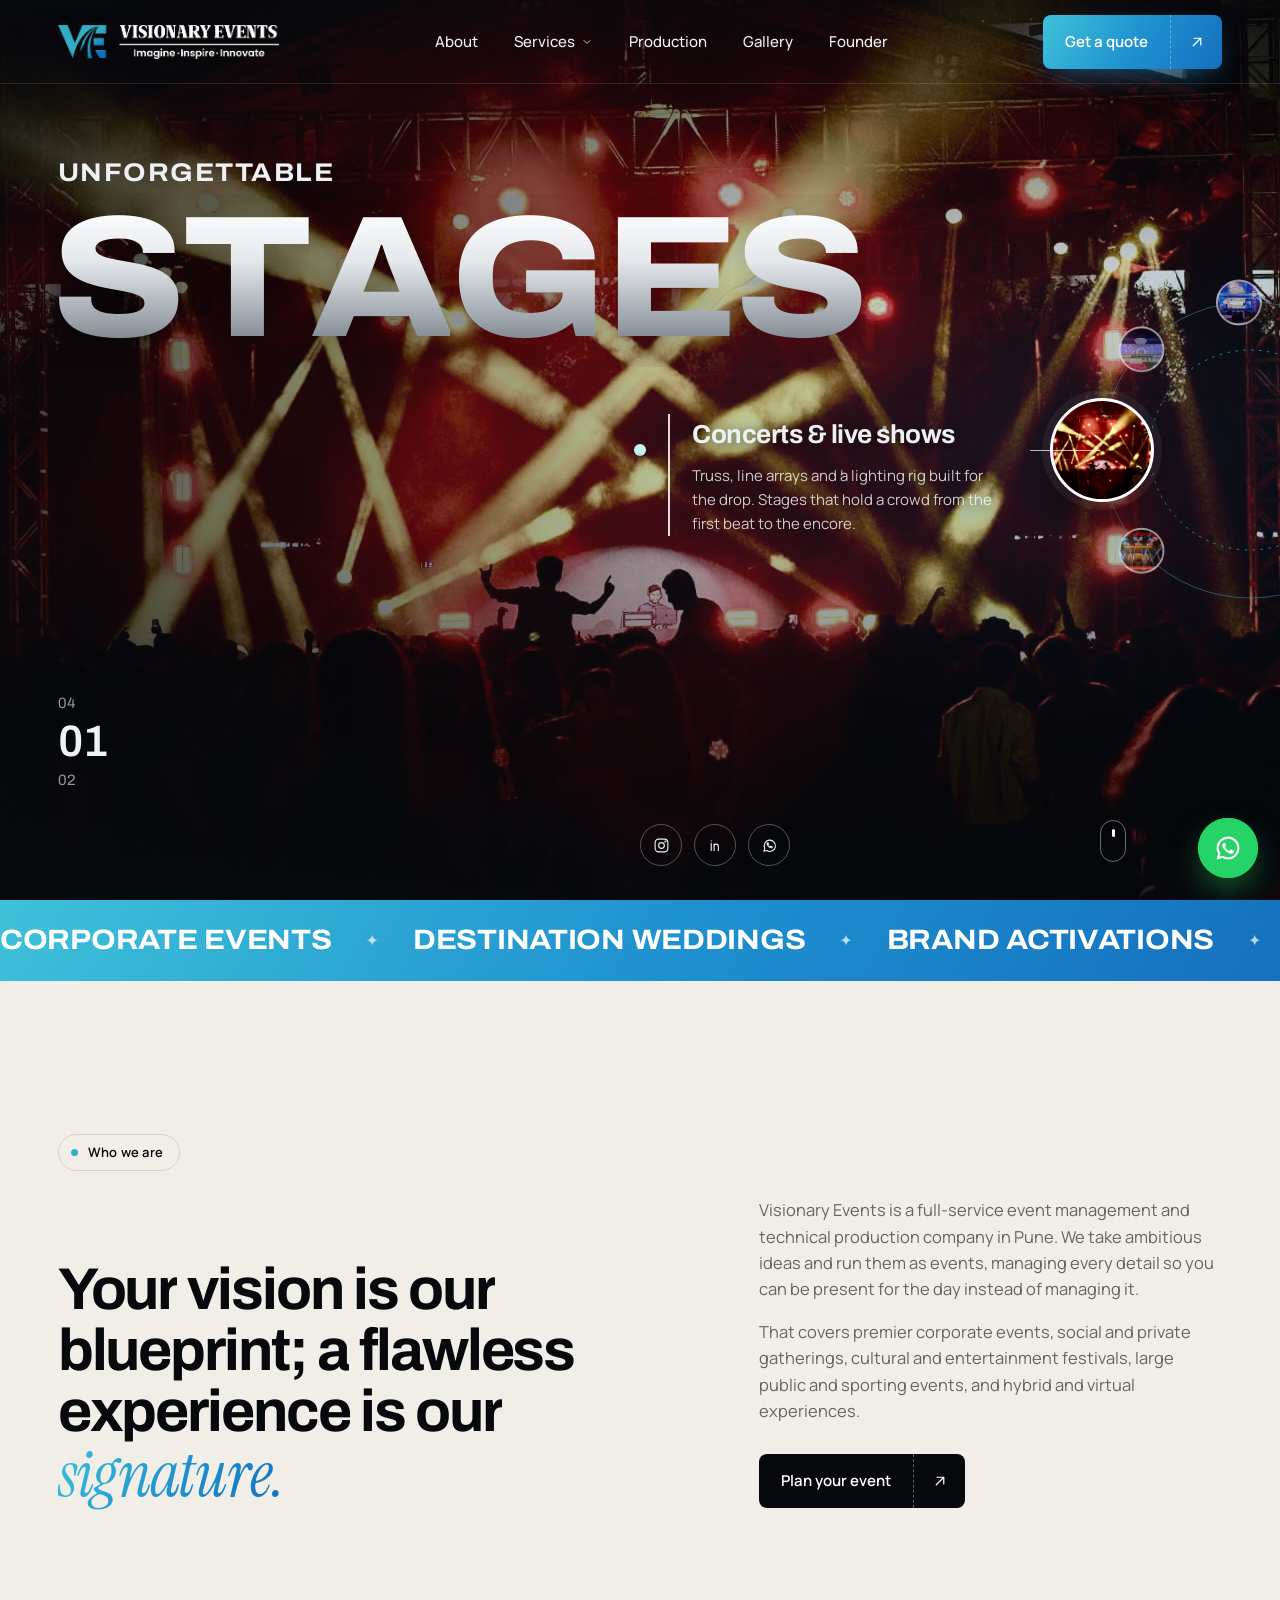
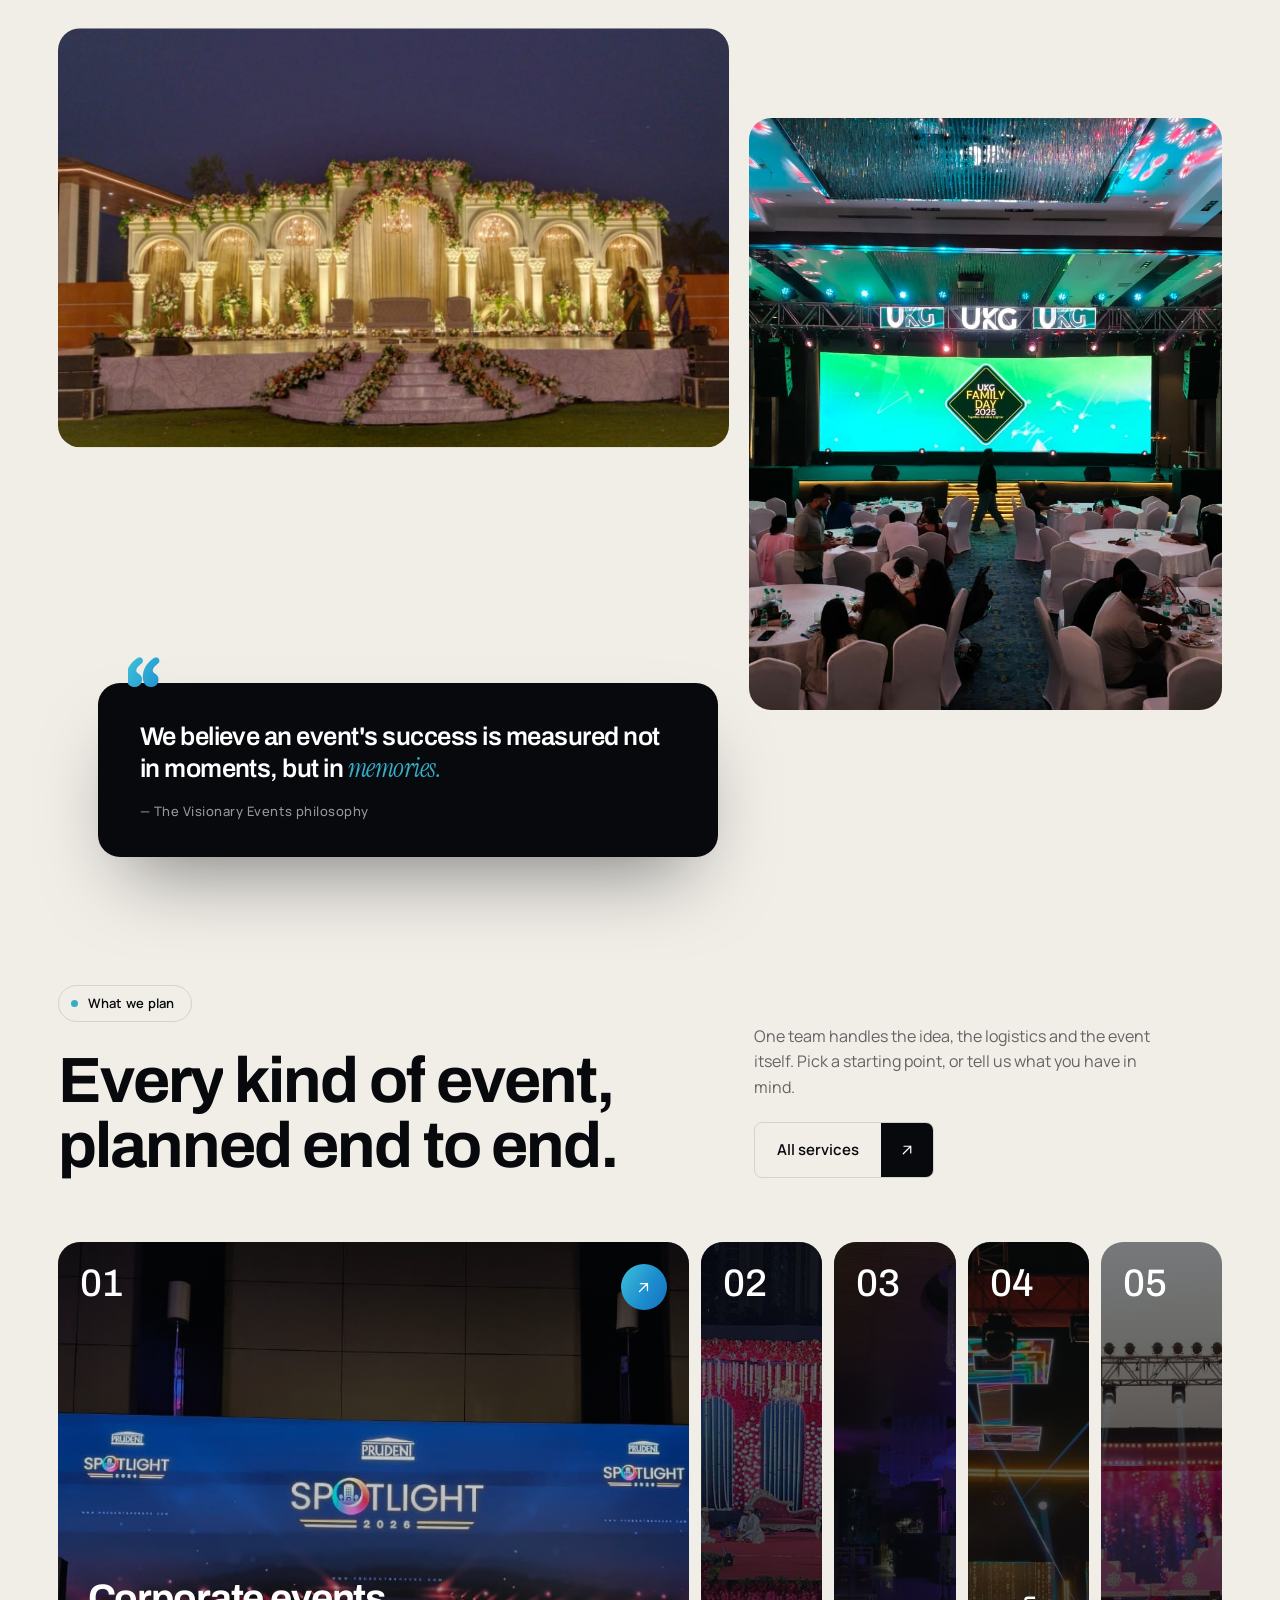
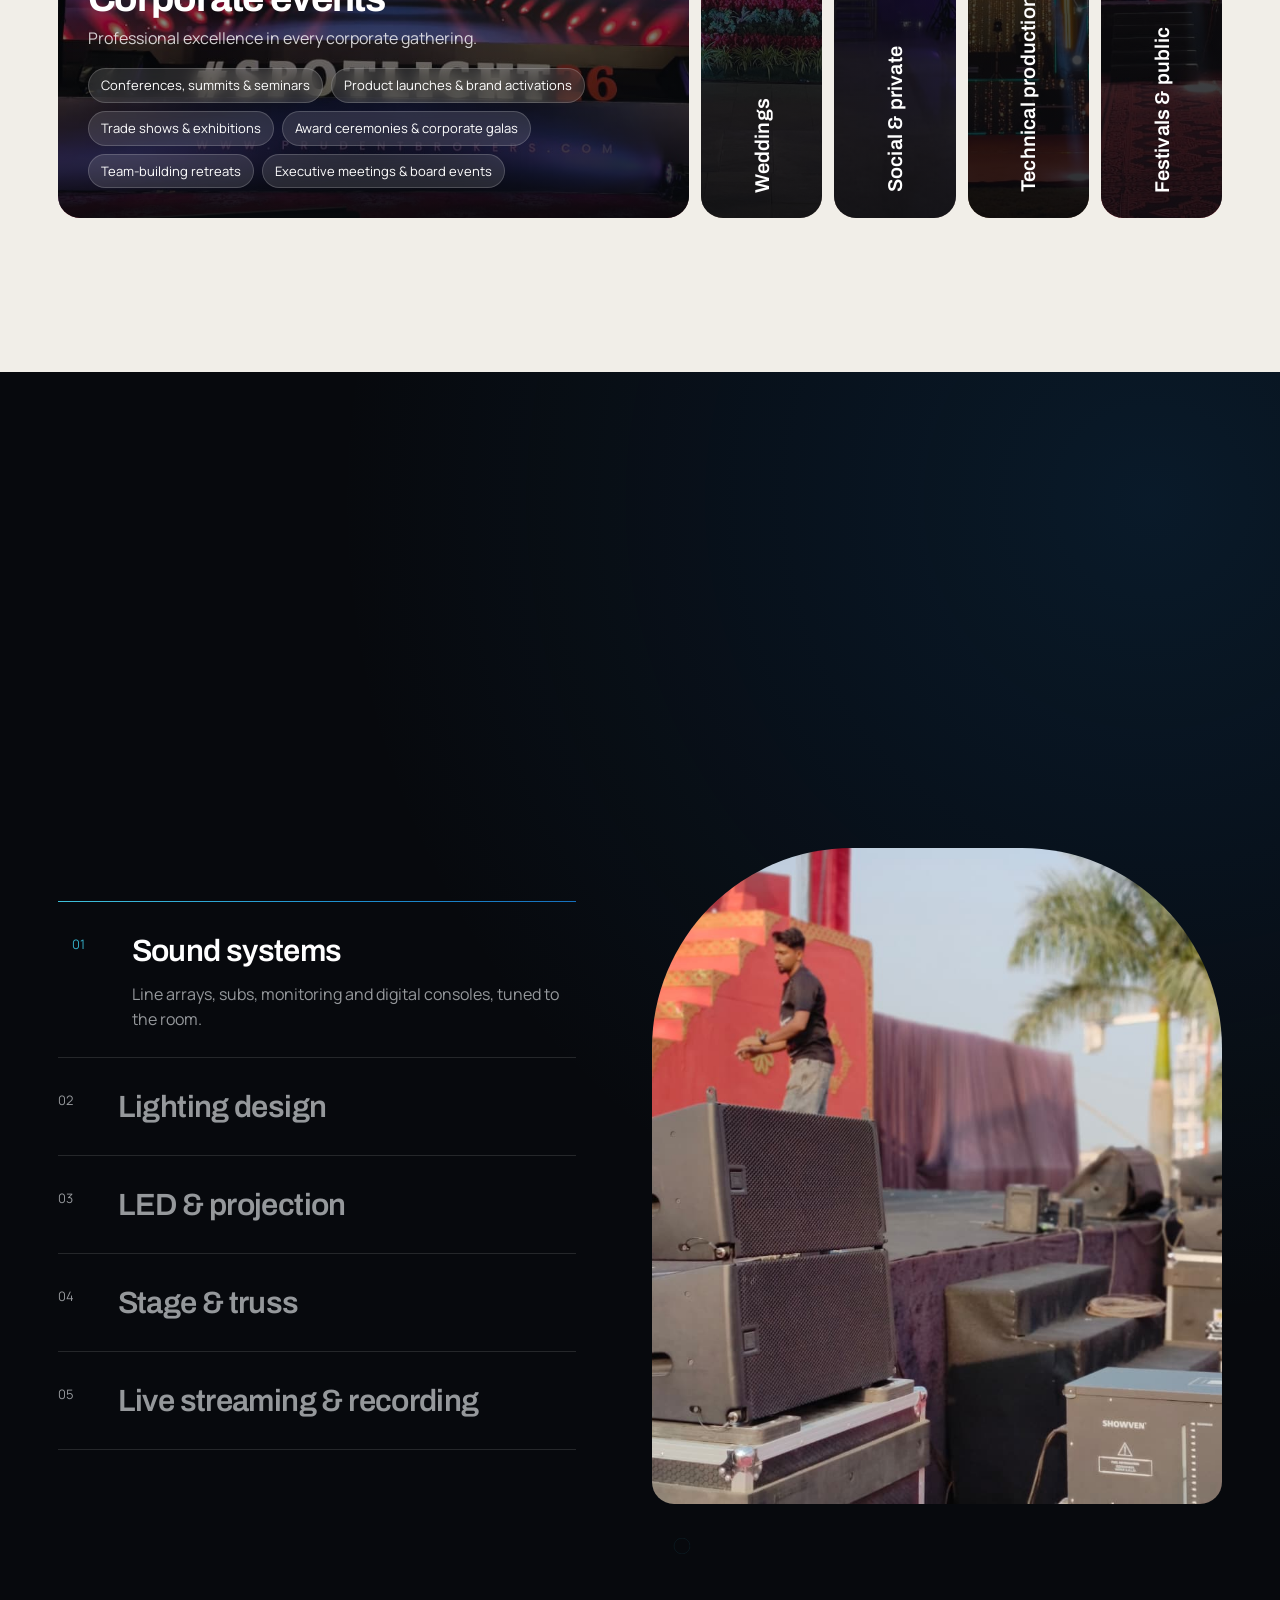
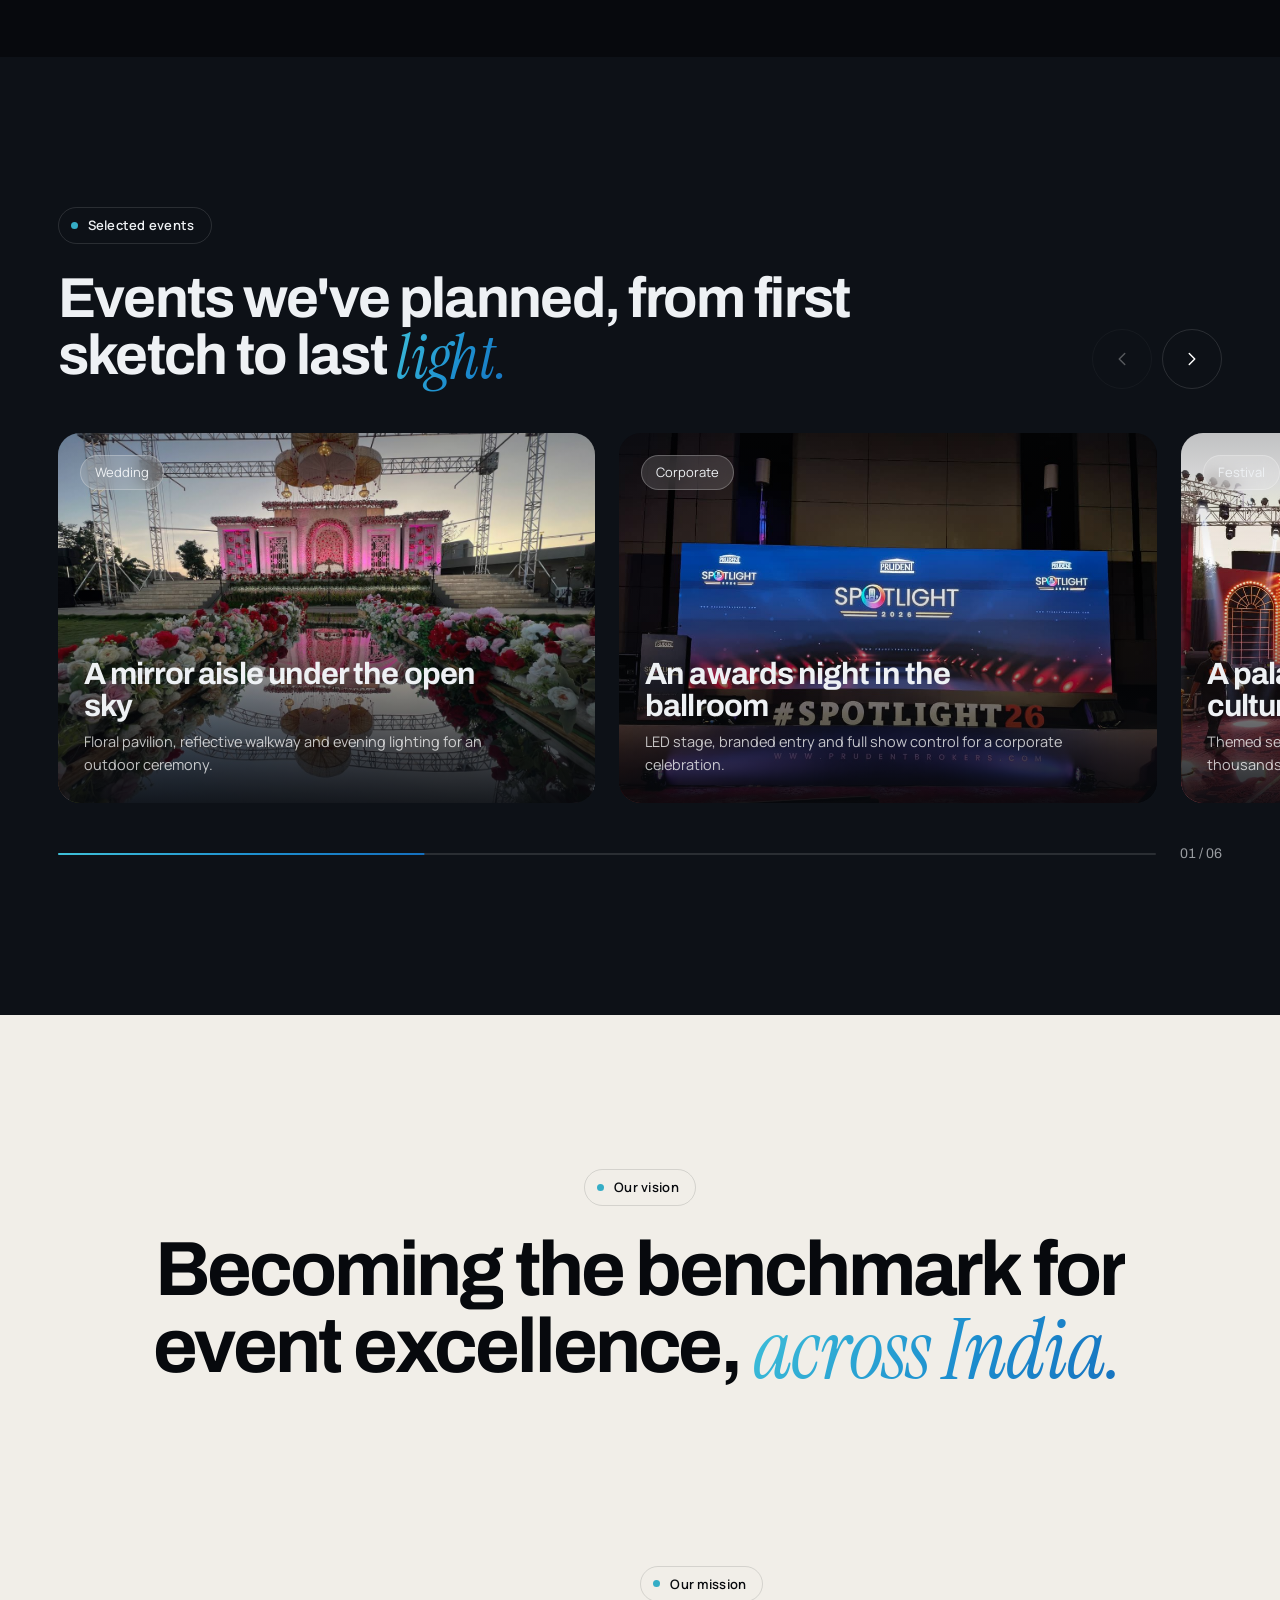
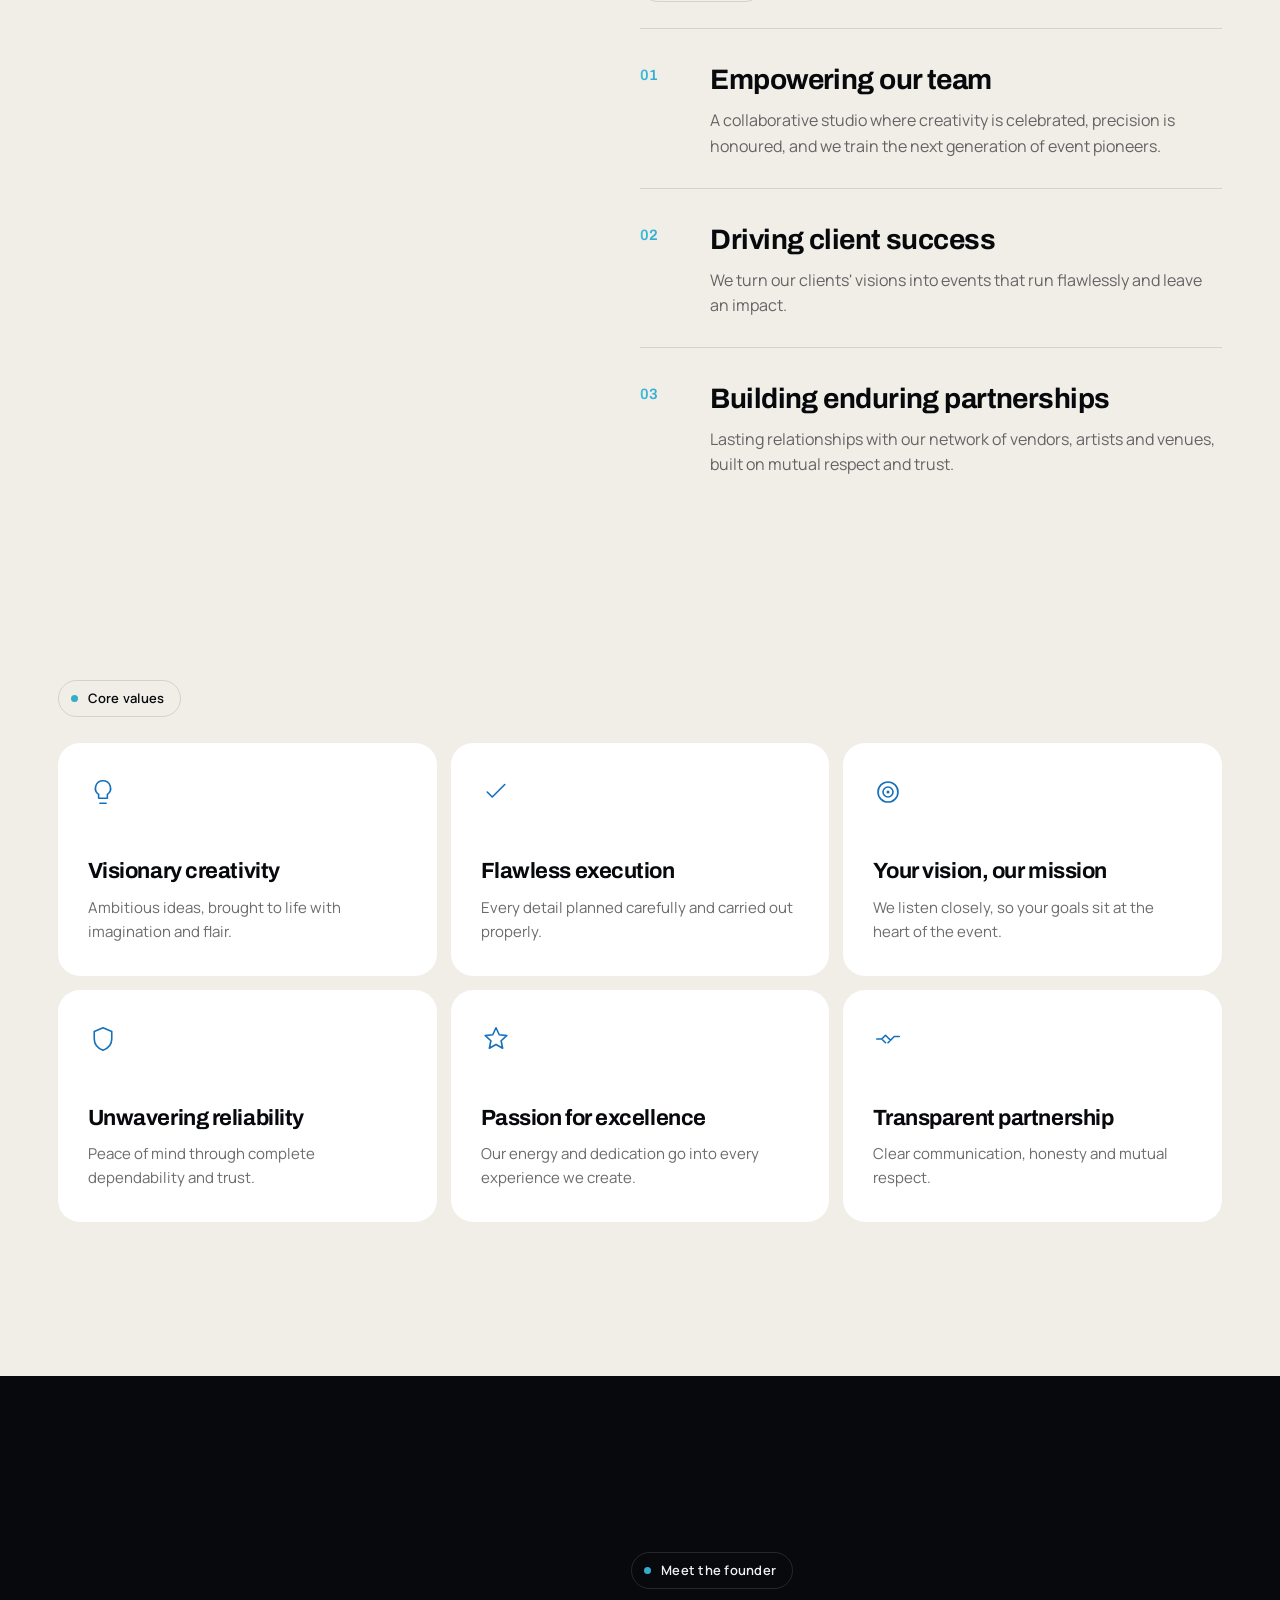
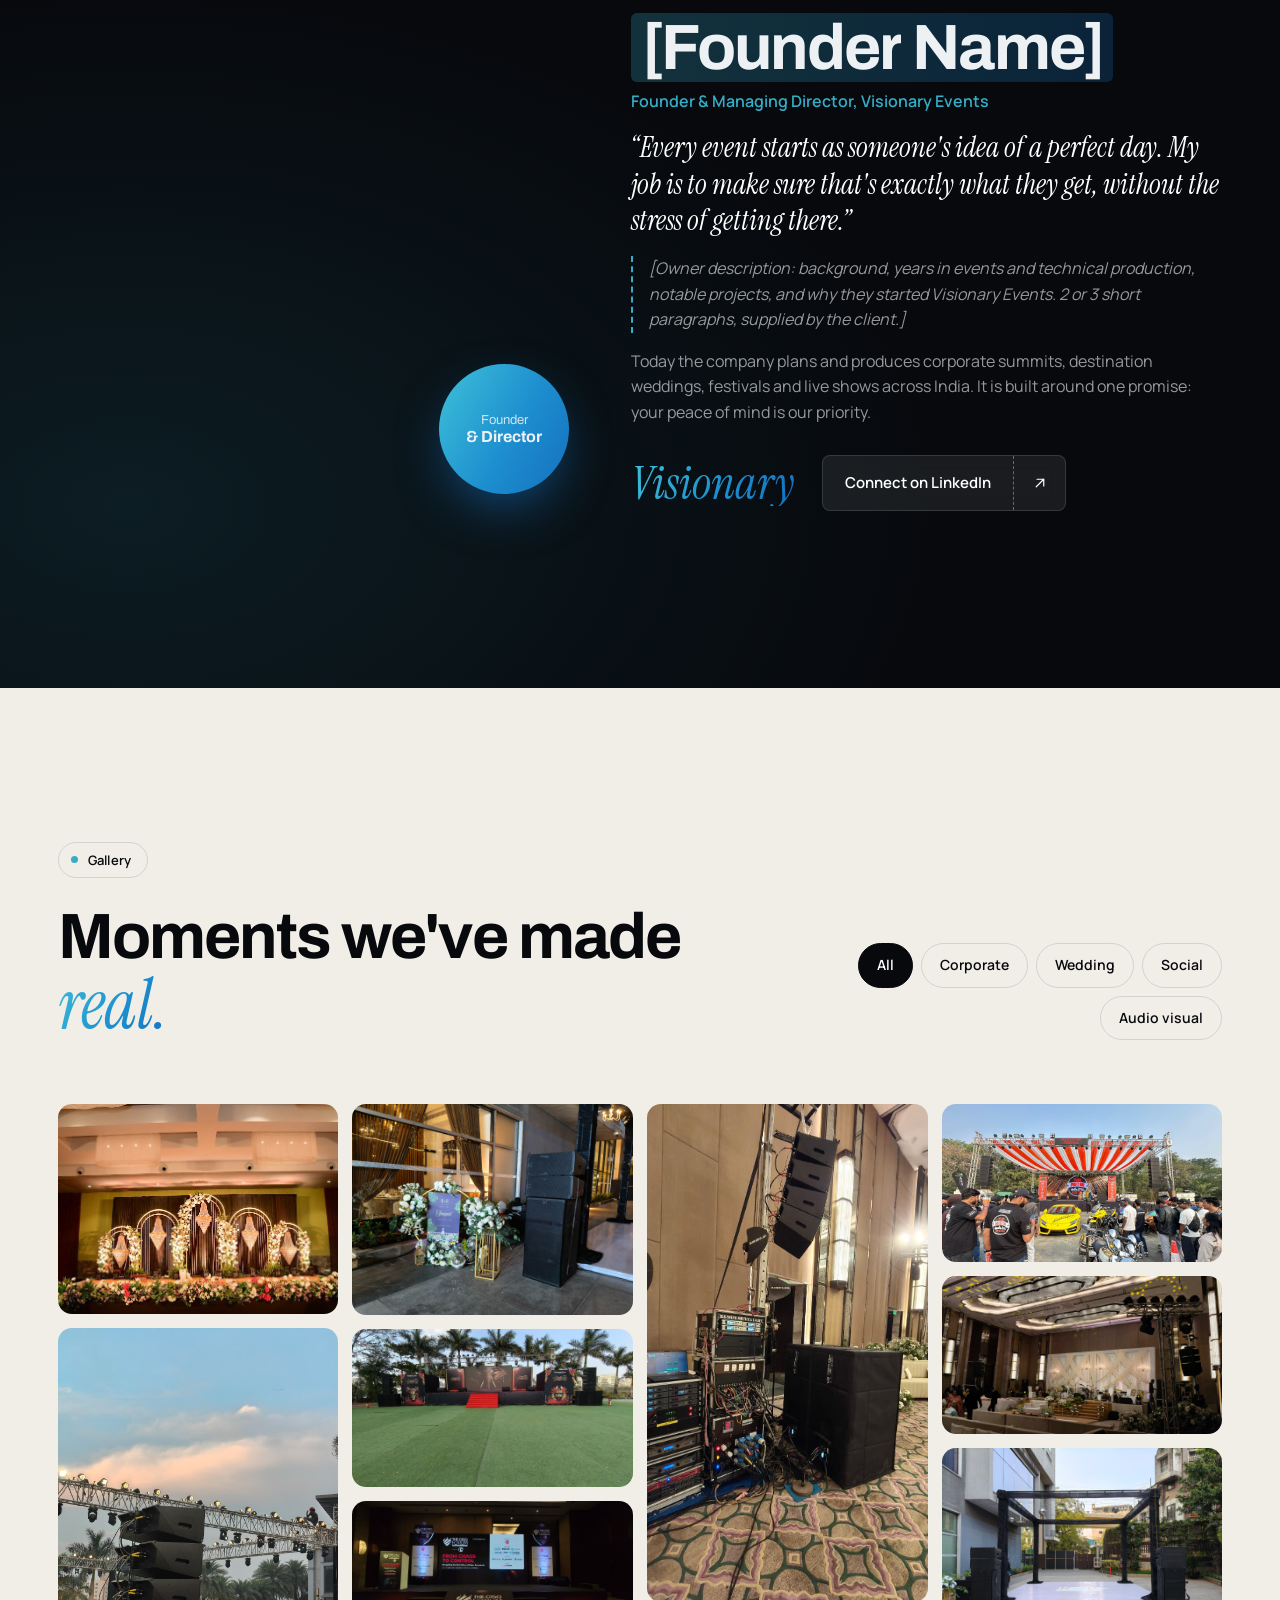
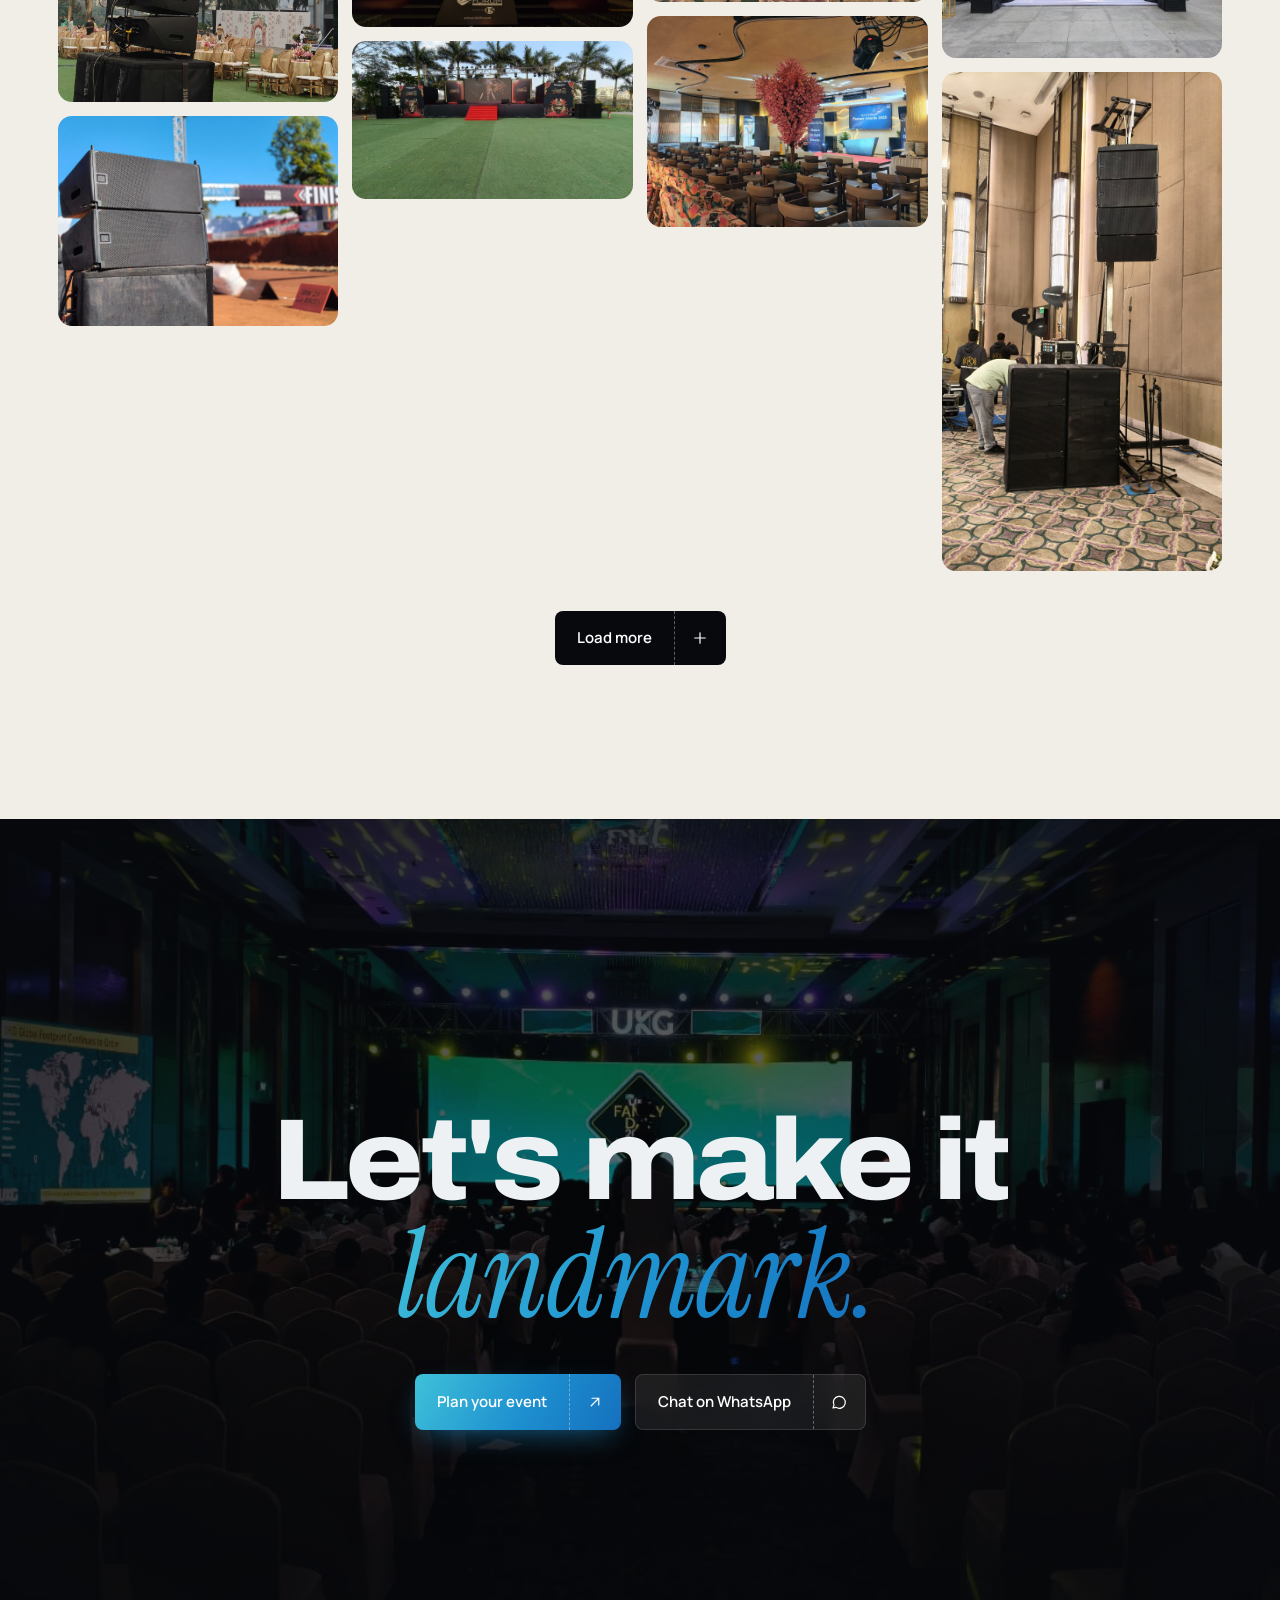
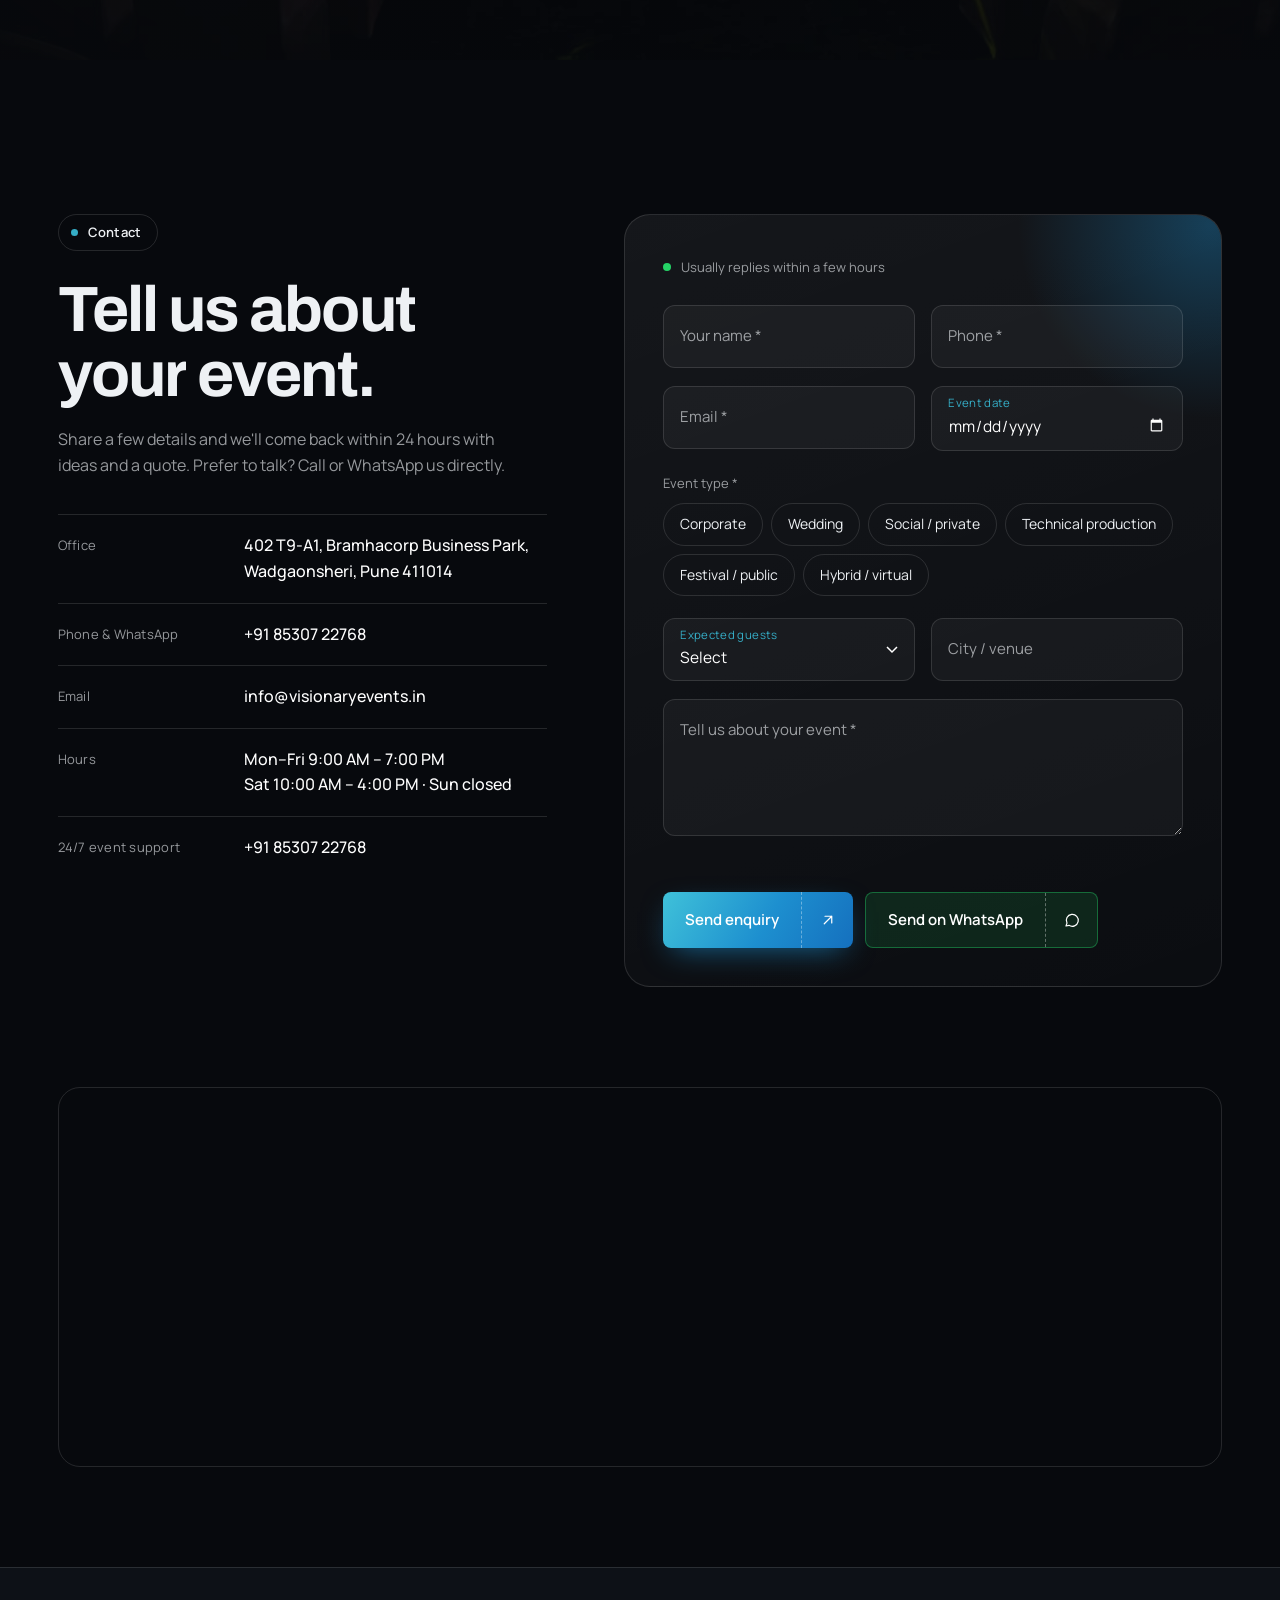
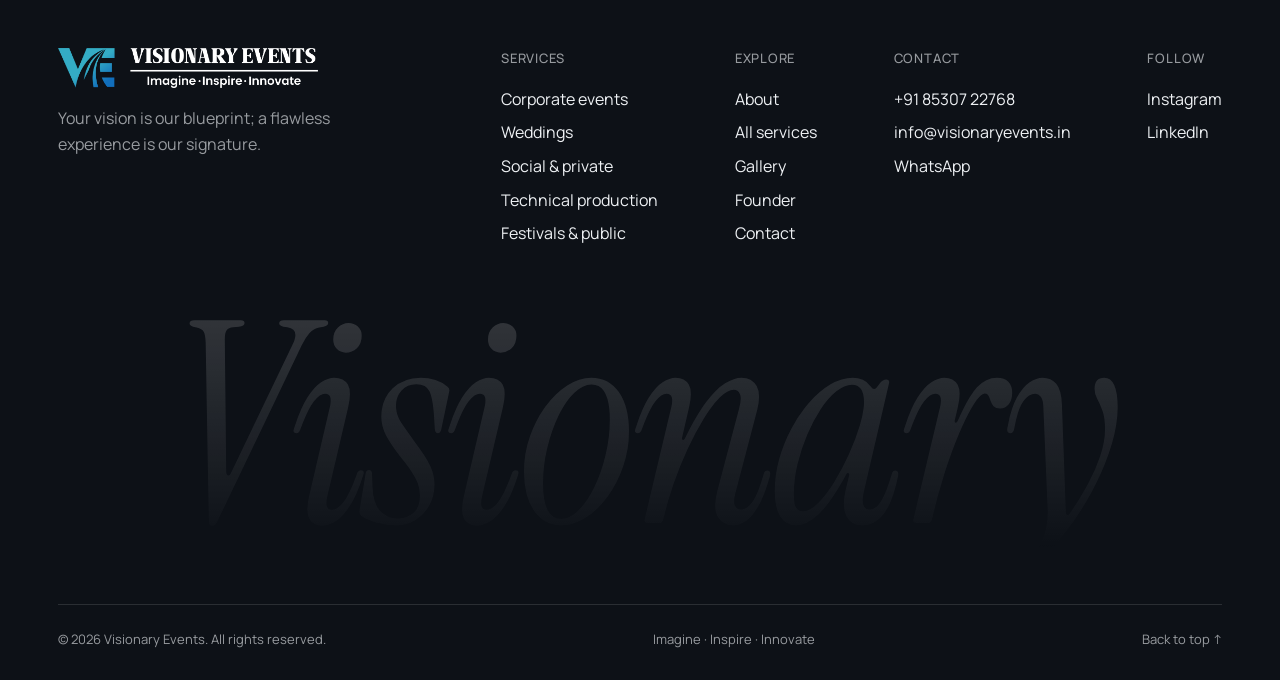
==== commit 4aca3980: "Add service pages and button/drag carousel for selected events - services.html overview plus pages f" ====
--- a/index.html
+++ b/index.html
@@ -37,8 +37,11 @@
     </a>
     <nav class="nav__links" aria-label="Primary">
       <a href="#about">About</a>
-      <a href="#services">Services</a>
-      <a href="#production">Production</a>
+      <div class="nav__drop">
+        <a href="services.html">Services <svg viewBox="0 0 24 24"><path d="M6 9l6 6 6-6"/></svg></a>
+        <div class="nav__sub"><a href="corporate-events.html"><small>01</small>Corporate events</a><a href="weddings.html"><small>02</small>Weddings</a><a href="social-events.html"><small>03</small>Social &amp; private</a><a href="technical-production.html"><small>04</small>Technical production</a><a href="festivals-public-events.html"><small>05</small>Festivals &amp; public</a></div>
+      </div>
+      <a href="technical-production.html">Production</a>
       <a href="#gallery">Gallery</a>
       <a href="#founder">Founder</a>
     </nav>
@@ -51,8 +54,8 @@
   <div class="menu" id="menu" aria-hidden="true">
     <div class="menu__links">
       <a href="#about"><small>01</small>About</a>
-      <a href="#services"><small>02</small>Services</a>
-      <a href="#production"><small>03</small>Production</a>
+      <a href="services.html"><small>02</small>Services</a>
+      <a href="technical-production.html"><small>03</small>Production</a>
       <a href="#gallery"><small>04</small>Gallery</a>
       <a href="#founder"><small>05</small>Founder</a>
       <a href="#contact"><small>06</small>Contact</a>
@@ -153,7 +156,7 @@
           </div>
           <div class="section-head__side reveal" data-delay="2">
             <p>One team handles the idea, the logistics and the event itself. Pick a starting point, or tell us what you have in mind.</p>
-            <a href="#gallery" class="btn btn--outline-dark magnetic"><span>See our work</span><span class="btn__icon"><svg viewBox="0 0 24 24"><path d="M7 17 17 7M8 7h9v9"/></svg></span></a>
+            <a href="services.html" class="btn btn--outline-dark magnetic"><span>All services</span><span class="btn__icon"><svg viewBox="0 0 24 24"><path d="M7 17 17 7M8 7h9v9"/></svg></span></a>
           </div>
         </div>
 
@@ -166,7 +169,7 @@
               <p>Professional excellence in every corporate gathering.</p>
               <ul><li>Conferences, summits &amp; seminars</li><li>Product launches &amp; brand activations</li><li>Trade shows &amp; exhibitions</li><li>Award ceremonies &amp; corporate galas</li><li>Team-building retreats</li><li>Executive meetings &amp; board events</li></ul>
             </div>
-            <a href="#contact" class="panel__go" data-type="corporate" aria-label="Enquire about corporate events"><svg viewBox="0 0 24 24"><path d="M7 17 17 7M8 7h9v9"/></svg></a>
+            <a href="corporate-events.html" class="panel__go" data-type="corporate" aria-label="Explore corporate events"><svg viewBox="0 0 24 24"><path d="M7 17 17 7M8 7h9v9"/></svg></a>
           </article>
           <article class="panel" style="background-image:url(assets/img/gallery/wedding/image15.jpeg)">
             <span class="panel__num">02</span>
@@ -176,7 +179,7 @@
               <p>Destination Indian ritual weddings, from the first venue visit to the last dance.</p>
               <ul><li>Destination weddings</li><li>Engagement ceremonies</li><li>Wedding planning &amp; coordination</li><li>Receptions &amp; celebrations</li></ul>
             </div>
-            <a href="#contact" class="panel__go" data-type="wedding" aria-label="Enquire about weddings"><svg viewBox="0 0 24 24"><path d="M7 17 17 7M8 7h9v9"/></svg></a>
+            <a href="weddings.html" class="panel__go" data-type="wedding" aria-label="Explore weddings"><svg viewBox="0 0 24 24"><path d="M7 17 17 7M8 7h9v9"/></svg></a>
           </article>
           <article class="panel" style="background-image:url(assets/img/gallery/social/image33.jpeg)">
             <span class="panel__num">03</span>
@@ -186,7 +189,7 @@
               <p>Memorable moments for every occasion.</p>
               <ul><li>Birthday &amp; anniversary parties</li><li>Gala dinners &amp; social events</li><li>Charity fundraisers &amp; gatherings</li><li>Private celebrations</li></ul>
             </div>
-            <a href="#contact" class="panel__go" data-type="social" aria-label="Enquire about social events"><svg viewBox="0 0 24 24"><path d="M7 17 17 7M8 7h9v9"/></svg></a>
+            <a href="social-events.html" class="panel__go" data-type="social" aria-label="Explore social events"><svg viewBox="0 0 24 24"><path d="M7 17 17 7M8 7h9v9"/></svg></a>
           </article>
           <article class="panel" style="background-image:url(assets/img/gallery/audiovisual/image26.jpeg)">
             <span class="panel__num">04</span>
@@ -196,7 +199,7 @@
               <p>State-of-the-art audio-visual for any event and any venue.</p>
               <ul><li>Sound systems &amp; audio equipment</li><li>Projection &amp; display solutions</li><li>Lighting design &amp; effects</li><li>Live streaming &amp; recording</li></ul>
             </div>
-            <a href="#contact" class="panel__go" data-type="production" aria-label="Enquire about technical production"><svg viewBox="0 0 24 24"><path d="M7 17 17 7M8 7h9v9"/></svg></a>
+            <a href="technical-production.html" class="panel__go" data-type="production" aria-label="Explore technical production"><svg viewBox="0 0 24 24"><path d="M7 17 17 7M8 7h9v9"/></svg></a>
           </article>
           <article class="panel" style="background-image:url(assets/img/gallery/social/image19.jpeg)">
             <span class="panel__num">05</span>
@@ -206,7 +209,7 @@
               <p>Cultural festivals, concerts, sporting events and hybrid or virtual experiences at scale.</p>
               <ul><li>Cultural &amp; entertainment festivals</li><li>Concerts &amp; live shows</li><li>Large-scale public &amp; sporting events</li><li>Hybrid &amp; virtual experiences</li></ul>
             </div>
-            <a href="#contact" class="panel__go" data-type="public" aria-label="Enquire about festivals and public events"><svg viewBox="0 0 24 24"><path d="M7 17 17 7M8 7h9v9"/></svg></a>
+            <a href="festivals-public-events.html" class="panel__go" data-type="public" aria-label="Explore festivals and public events"><svg viewBox="0 0 24 24"><path d="M7 17 17 7M8 7h9v9"/></svg></a>
           </article>
         </div>
       </div>
@@ -257,8 +260,14 @@
     <section class="work" id="work">
       <div class="work__sticky">
         <div class="wrap work__head">
-          <div class="tag tag--dark"><i></i>Selected events</div>
-          <h2 class="h-xl">Events we've planned, from first sketch to last light.</h2>
+          <div>
+            <div class="tag tag--dark reveal"><i></i>Selected events</div>
+            <h2 class="h-xl words-reveal">Events we've planned, from first sketch to last <em>light.</em></h2>
+          </div>
+          <div class="work__nav reveal" data-delay="2">
+            <button class="work__btn" id="workPrev" aria-label="Previous events"><svg viewBox="0 0 24 24"><path d="M15 6l-6 6 6 6"/></svg></button>
+            <button class="work__btn" id="workNext" aria-label="Next events"><svg viewBox="0 0 24 24"><path d="M9 6l6 6-6 6"/></svg></button>
+          </div>
         </div>
         <div class="work__track" id="workTrack">
           <article class="work-card"><img src="assets/img/gallery/wedding/image11.jpeg" alt="" loading="lazy" /><div><span class="chip">Wedding</span><h3>A mirror aisle under the open sky</h3><p>Floral pavilion, reflective walkway and evening lighting for an outdoor ceremony.</p></div></article>
@@ -267,6 +276,10 @@
           <article class="work-card"><img src="assets/img/gallery/social/image26.jpeg" alt="" loading="lazy" /><div><span class="chip">Live music</span><h3>A sufi evening by the pool</h3><p>Hand-painted backdrop, warm wash and a tuned acoustic system.</p></div></article>
           <article class="work-card"><img src="assets/img/gallery/corporate/image47.jpeg" alt="" loading="lazy" /><div><span class="chip">Conference</span><h3>A leadership summit in the round</h3><p>Wide LED canvas, banquet seating and broadcast-ready audio.</p></div></article>
           <article class="work-card"><img src="assets/img/gallery/social/image54.jpeg" alt="" loading="lazy" /><div><span class="chip">Concert</span><h3>Beams, haze and a headline set</h3><p>Concert lighting, LED fascia and a full PA for an outdoor crowd.</p></div></article>
+        </div>
+        <div class="wrap work__foot">
+          <div class="work__progress"><b id="workBar"></b></div>
+          <span class="work__count" id="workCount">01 / 06</span>
         </div>
       </div>
     </section>
@@ -437,7 +450,8 @@
           <p>Your vision is our blueprint; a flawless experience is our signature.</p>
         </div>
         <div class="footer__cols">
-          <div><h4>Explore</h4><a href="#about">About</a><a href="#services">Services</a><a href="#production">Production</a><a href="#gallery">Gallery</a><a href="#founder">Founder</a></div>
+          <div><h4>Services</h4><a href="corporate-events.html">Corporate events</a><a href="weddings.html">Weddings</a><a href="social-events.html">Social &amp; private</a><a href="technical-production.html">Technical production</a><a href="festivals-public-events.html">Festivals &amp; public</a></div>
+          <div><h4>Explore</h4><a href="#about">About</a><a href="services.html">All services</a><a href="#gallery">Gallery</a><a href="#founder">Founder</a><a href="#contact">Contact</a></div>
           <div><h4>Contact</h4><a href="tel:+918530722768">+91 85307 22768</a><a href="mailto:info@visionaryevents.in">info@visionaryevents.in</a><a href="https://wa.me/918530722768" target="_blank" rel="noopener">WhatsApp</a></div>
           <div><h4>Follow</h4><a href="https://www.instagram.com/visionary.events.in" target="_blank" rel="noopener">Instagram</a><a href="https://www.linkedin.com/in/visionary-events-a57031386" target="_blank" rel="noopener">LinkedIn</a></div>
         </div>
--- a/assets/css/style.css
+++ b/assets/css/style.css
@@ -682,3 +682,188 @@
 /* dev: ?static screenshot mode */
 .is-static *, .is-static *::before, .is-static *::after { transition: none !important; animation-delay: 0s !important; animation-duration: 0s !important; }
 .is-static .preloader { display: none; }
+
+/* =========================================================
+   MULTI-PAGE: nav dropdown
+   ========================================================= */
+.nav__drop { position: relative; display: flex; align-items: center; }
+.nav__drop > a { display: inline-flex; align-items: center; gap: 6px; }
+.nav__drop > a svg { font-size: 12px; transition: transform .4s var(--ease); }
+.nav__drop:hover > a svg { transform: rotate(180deg); }
+.nav__sub {
+  position: absolute; top: calc(100% + 14px); left: -22px; min-width: 290px; padding: 10px;
+  background: rgba(13, 17, 23, .96); border: 1px solid var(--line); border-radius: 16px;
+  backdrop-filter: blur(16px); box-shadow: 0 30px 60px -20px rgba(0, 0, 0, .6);
+  opacity: 0; transform: translateY(10px); pointer-events: none; transition: opacity .35s, transform .5s var(--ease);
+}
+.nav__sub::before { content: ""; position: absolute; left: 0; right: 0; top: -16px; height: 16px; }
+.nav__drop:hover .nav__sub, .nav__drop:focus-within .nav__sub { opacity: 1; transform: none; pointer-events: auto; }
+.nav__links .nav__sub a { display: flex; align-items: center; gap: 14px; padding: 11px 14px; border-radius: 10px; overflow: visible; transition: background .3s, color .3s; }
+.nav__links .nav__sub a::after { display: none; }
+.nav__sub a small { font-size: 11px; color: var(--cyan); width: 18px; }
+.nav__links .nav__sub a:hover, .nav__links .nav__sub a.is-current { background: rgba(255, 255, 255, .07); color: var(--cyan); }
+
+/* =========================================================
+   MULTI-PAGE: page hero
+   ========================================================= */
+.page-hero { position: relative; min-height: 88svh; display: flex; align-items: flex-end; padding: 150px 0 70px; overflow: hidden; background: #000; }
+.page-hero__bg { position: absolute; inset: -4% 0; background-size: cover; background-position: center; transform: scale(1.18); transition: transform 2.6s var(--ease); }
+.is-ready .page-hero__bg { transform: scale(1); }
+.page-hero .hero__shade { z-index: 2; }
+.page-hero .hero__rings { z-index: 3; }
+.page-hero__inner { position: relative; z-index: 5; width: 100%; }
+.crumbs { display: flex; align-items: center; gap: 10px; font-size: 13px; color: var(--muted); margin-bottom: 26px; }
+.crumbs a:hover { color: var(--cyan); }
+.crumbs i { width: 4px; height: 4px; border-radius: 50%; background: var(--cyan); }
+.page-hero .hero__title { margin-top: 6px; }
+.is-ready .page-hero .hero__title .ch { transform: none; opacity: 1; }
+.page-hero__row { display: grid; grid-template-columns: 1fr auto; gap: 40px; align-items: end; margin-top: 34px; }
+.page-hero__lead { max-width: 580px; font-size: clamp(16px, 1.4vw, 19px); color: rgba(255, 255, 255, .84); text-shadow: 0 2px 14px rgba(0, 0, 0, .6); }
+.page-hero__btns { display: flex; gap: 12px; flex-wrap: wrap; }
+.hero-fade { opacity: 0; }
+.is-ready .hero-fade { animation: fadeIn 1s var(--ease) both; animation-delay: var(--d, .6s); }
+
+/* =========================================================
+   MULTI-PAGE: offerings
+   ========================================================= */
+.offers { padding: clamp(90px, 12vw, 160px) 0; }
+.offer-grid { display: grid; grid-template-columns: repeat(3, 1fr); gap: 14px; }
+.offer {
+  position: relative; min-height: 320px; padding: 30px; border-radius: var(--radius); background: #fff; color: var(--ink);
+  overflow: hidden; display: flex; flex-direction: column; isolation: isolate;
+  transition: color .5s, transform .6s var(--ease), box-shadow .6s, opacity 1s var(--ease);
+}
+.offer__img { position: absolute; inset: 0; z-index: -2; background-size: cover; background-position: center; opacity: 0; transform: scale(1.15); transition: opacity .6s, transform 1.4s var(--ease); }
+.offer::after { content: ""; position: absolute; inset: 0; z-index: -1; background: linear-gradient(180deg, rgba(7, 9, 13, .25), rgba(7, 9, 13, .9)); opacity: 0; transition: opacity .6s; }
+.offer:hover { color: #fff; transform: translateY(-6px); box-shadow: 0 30px 60px -30px rgba(7, 9, 13, .55); }
+.offer:hover .offer__img { opacity: 1; transform: scale(1); }
+.offer:hover::after { opacity: 1; }
+.offer__top { display: flex; justify-content: space-between; align-items: center; }
+.offer__num { font-family: var(--f-display); font-weight: 600; font-size: 15px; background: var(--grad); -webkit-background-clip: text; background-clip: text; color: transparent; }
+.offer__arrow { width: 42px; height: 42px; border-radius: 50%; border: 1px solid var(--line-dark); display: grid; place-items: center; font-size: 16px; transition: transform .6s var(--ease), background .4s, border-color .4s; }
+.offer:hover .offer__arrow { transform: rotate(45deg); background: var(--grad); border-color: transparent; }
+.offer h3 { margin-top: auto; font-family: var(--f-display); font-weight: 700; font-size: clamp(22px, 2vw, 27px); letter-spacing: -.02em; line-height: 1.1; margin-bottom: 10px; }
+.offer p { color: var(--muted-dark); font-size: 15px; transition: color .5s; }
+.offer:hover p { color: rgba(255, 255, 255, .82); }
+
+/* =========================================================
+   MULTI-PAGE: process
+   ========================================================= */
+.process { padding: clamp(90px, 12vw, 160px) 0; background: radial-gradient(ellipse at 85% 0%, rgba(21, 112, 190, .16), transparent 50%), var(--ink); }
+.steps { position: relative; display: grid; grid-template-columns: repeat(4, 1fr); gap: 34px; margin-top: 20px; }
+.steps::before, .steps__line { content: ""; position: absolute; top: 26px; left: 26px; right: 26px; height: 1px; background: var(--line); }
+.steps__line { background: var(--grad); transform: scaleX(0); transform-origin: left; transition: transform 2.2s var(--ease-io) .3s; }
+.steps.is-in .steps__line { transform: scaleX(1); }
+.step__dot { position: relative; z-index: 1; width: 52px; height: 52px; border-radius: 50%; border: 1px solid var(--line); background: var(--ink); display: grid; place-items: center; font-family: var(--f-display); font-weight: 600; font-size: 14px; transition: background .6s, border-color .6s, box-shadow .6s; transition-delay: calc(.4s + var(--i) * .5s); }
+.steps.is-in .step__dot { background: var(--grad); border-color: transparent; box-shadow: 0 0 0 8px rgba(53, 173, 198, .1); }
+.step h3 { margin: 26px 0 8px; font-family: var(--f-display); font-weight: 700; font-size: 23px; letter-spacing: -.02em; }
+.step p { color: var(--muted); font-size: 15px; }
+
+/* =========================================================
+   MULTI-PAGE: included
+   ========================================================= */
+.incl { padding: clamp(90px, 12vw, 160px) 0; }
+.incl__grid { display: grid; grid-template-columns: 1fr 1.1fr; gap: clamp(40px, 7vw, 110px); align-items: center; }
+.incl__img { border-radius: var(--radius); overflow: hidden; aspect-ratio: 4 / 5; }
+.incl__img img { width: 100%; height: 100%; object-fit: cover; }
+.incl__list { list-style: none; margin-top: 30px; }
+.incl__list li { display: flex; align-items: center; gap: 18px; padding: 20px 0; border-top: 1px solid var(--line-dark); font-family: var(--f-display); font-weight: 600; font-size: clamp(17px, 1.6vw, 21px); letter-spacing: -.01em; }
+.incl__list li:last-child { border-bottom: 1px solid var(--line-dark); }
+.incl__list li i { flex: none; width: 30px; height: 30px; border-radius: 50%; background: var(--grad); display: grid; place-items: center; color: #fff; font-size: 14px; }
+.incl__list li i svg { stroke-width: 2.4; }
+.incl__list a { color: var(--blue); }
+
+/* =========================================================
+   MULTI-PAGE: other services
+   ========================================================= */
+.others { padding: clamp(90px, 12vw, 150px) 0; background: var(--ink-2); }
+.others__grid { display: grid; grid-template-columns: repeat(4, 1fr); gap: 14px; }
+.other { position: relative; aspect-ratio: 3 / 4; border-radius: var(--radius); overflow: hidden; display: flex; flex-direction: column; justify-content: flex-end; padding: 24px; isolation: isolate; }
+.other img { position: absolute; inset: 0; width: 100%; height: 100%; object-fit: cover; z-index: -2; transition: transform 1.4s var(--ease); }
+.other::after { content: ""; position: absolute; inset: 0; z-index: -1; background: linear-gradient(180deg, rgba(7, 9, 13, .1) 30%, rgba(7, 9, 13, .92)); }
+.other:hover img { transform: scale(1.08); }
+.other small { font-size: 13px; color: var(--cyan); margin-bottom: 6px; }
+.other h3 { font-family: var(--f-display); font-weight: 700; font-size: 24px; letter-spacing: -.02em; line-height: 1.1; }
+.other span { display: inline-flex; align-items: center; gap: 8px; margin-top: 14px; font-size: 14px; font-weight: 600; opacity: .8; transition: gap .5s var(--ease), opacity .3s; }
+.other:hover span { gap: 14px; opacity: 1; }
+
+/* =========================================================
+   MULTI-PAGE: services overview rows
+   ========================================================= */
+.svc-list { padding: clamp(70px, 9vw, 120px) 0 clamp(90px, 12vw, 160px); }
+.svc-row { display: grid; grid-template-columns: 1.1fr 1fr; gap: clamp(30px, 6vw, 100px); align-items: center; padding: clamp(40px, 5vw, 70px) 0; border-top: 1px solid var(--line-dark); }
+.svc-row:nth-child(even) .svc-row__media { order: 2; }
+.svc-row__media { position: relative; display: block; border-radius: var(--radius); overflow: hidden; aspect-ratio: 16 / 11; }
+.svc-row__media img { width: 100%; height: 100%; object-fit: cover; transition: transform 1.4s var(--ease); }
+.svc-row:hover .svc-row__media img { transform: scale(1.05); }
+.svc-row__num { font-family: var(--f-display); font-weight: 600; font-size: clamp(54px, 6vw, 90px); line-height: 1; letter-spacing: -.04em; background: var(--grad); -webkit-background-clip: text; background-clip: text; color: transparent; margin-bottom: 14px; }
+.svc-row h2 { font-family: var(--f-display); font-weight: 700; font-size: clamp(30px, 3.6vw, 52px); line-height: 1.02; letter-spacing: -.03em; margin-bottom: 14px; }
+.svc-row p { color: var(--muted-dark); max-width: 500px; margin-bottom: 20px; }
+.svc-chips { list-style: none; display: flex; flex-wrap: wrap; gap: 8px; margin-bottom: 28px; }
+.svc-chips li { font-size: 13px; padding: 6px 13px; border-radius: 100px; border: 1px solid var(--line-dark); }
+
+@media (max-width: 1100px) {
+  .nav__sub { display: none; }
+  .nav__drop > a svg { display: none; }
+}
+@media (max-width: 900px) {
+  .page-hero__row, .incl__grid, .svc-row { grid-template-columns: 1fr; }
+  .svc-row:nth-child(even) .svc-row__media { order: 0; }
+  .offer-grid { grid-template-columns: 1fr 1fr; }
+  .steps { grid-template-columns: 1fr 1fr; row-gap: 50px; }
+  .steps::before, .steps__line { display: none; }
+  .others__grid { grid-template-columns: 1fr 1fr; }
+  .incl__img { aspect-ratio: 4 / 3; }
+}
+@media (max-width: 640px) {
+  .page-hero { min-height: 92svh; padding-bottom: 50px; }
+  .offer-grid, .steps { grid-template-columns: 1fr; }
+  .offer { min-height: 240px; }
+  .others__grid { grid-template-columns: 1fr 1fr; gap: 10px; }
+  .other { padding: 16px; }
+  .other h3 { font-size: 18px; }
+  .menu__links a { font-size: clamp(32px, 9vw, 52px); }
+}
+.process .section-head__side p, .others .section-head__side p { color: var(--muted); }
+/* touch devices have no hover: show the photo on offering cards by default */
+@media (hover: none) {
+  .offer { color: #fff; }
+  .offer__img { opacity: 1; transform: none; }
+  .offer::after { opacity: 1; }
+  .offer p { color: rgba(255, 255, 255, .82); }
+  .offer__arrow { border-color: rgba(255, 255, 255, .4); }
+}
+
+/* =========================================================
+   WORK: button/drag carousel (replaces scroll-pinned version)
+   ========================================================= */
+.work { padding: clamp(90px, 12vw, 150px) 0; }
+.work .work__sticky { position: static; height: auto; overflow: visible; display: block; padding: 0; }
+.work .work__head { display: flex; align-items: flex-end; justify-content: space-between; gap: 30px; margin-bottom: 44px; }
+.work .work__head .h-xl { text-align: left; max-width: 820px; font-size: clamp(32px, 4.4vw, 64px); }
+.work .work__head .tag { margin-bottom: 26px; }
+.work__nav { display: flex; gap: 10px; flex: none; }
+.work__btn { width: 60px; height: 60px; border-radius: 50%; border: 1px solid var(--line); display: grid; place-items: center; font-size: 22px; color: #fff; transition: background .4s, border-color .4s, transform .5s var(--ease), opacity .3s; }
+.work__btn:hover:not(:disabled) { background: var(--grad); border-color: transparent; transform: scale(1.06); }
+.work__btn:disabled { opacity: .3; cursor: default; }
+.work .work__track {
+  width: 100%; overflow-x: auto; overscroll-behavior-x: contain; scroll-snap-type: x mandatory; scroll-behavior: smooth;
+  padding: 0 var(--pad) 6px; scroll-padding: 0 var(--pad); scrollbar-width: none; transform: none !important; cursor: grab;
+}
+.work .work__track::-webkit-scrollbar { display: none; }
+.work .work__track.is-dragging { cursor: grabbing; scroll-snap-type: none; scroll-behavior: auto; }
+.work .work__track.is-dragging .work-card { pointer-events: none; }
+.work .work-card { scroll-snap-align: start; user-select: none; }
+.work .work-card img { -webkit-user-drag: none; pointer-events: none; }
+.work__foot { display: flex; align-items: center; gap: 24px; margin-top: 34px; }
+.work__progress { flex: 1; height: 2px; background: var(--line); border-radius: 2px; overflow: hidden; }
+.work__progress b { display: block; height: 100%; width: 100%; background: var(--grad); transform-origin: left; transform: scaleX(.17); transition: transform .4s var(--ease); }
+.work__count { font-family: var(--f-display); font-size: 14px; color: var(--muted); font-variant-numeric: tabular-nums; }
+@media (max-width: 900px) {
+  .work .work__head { flex-direction: row; align-items: flex-end; }
+  .work .work-card { width: 82vw; }
+}
+@media (max-width: 640px) {
+  .work__btn { width: 48px; height: 48px; font-size: 18px; }
+  .work .work__head { flex-direction: column; align-items: flex-start; }
+}
